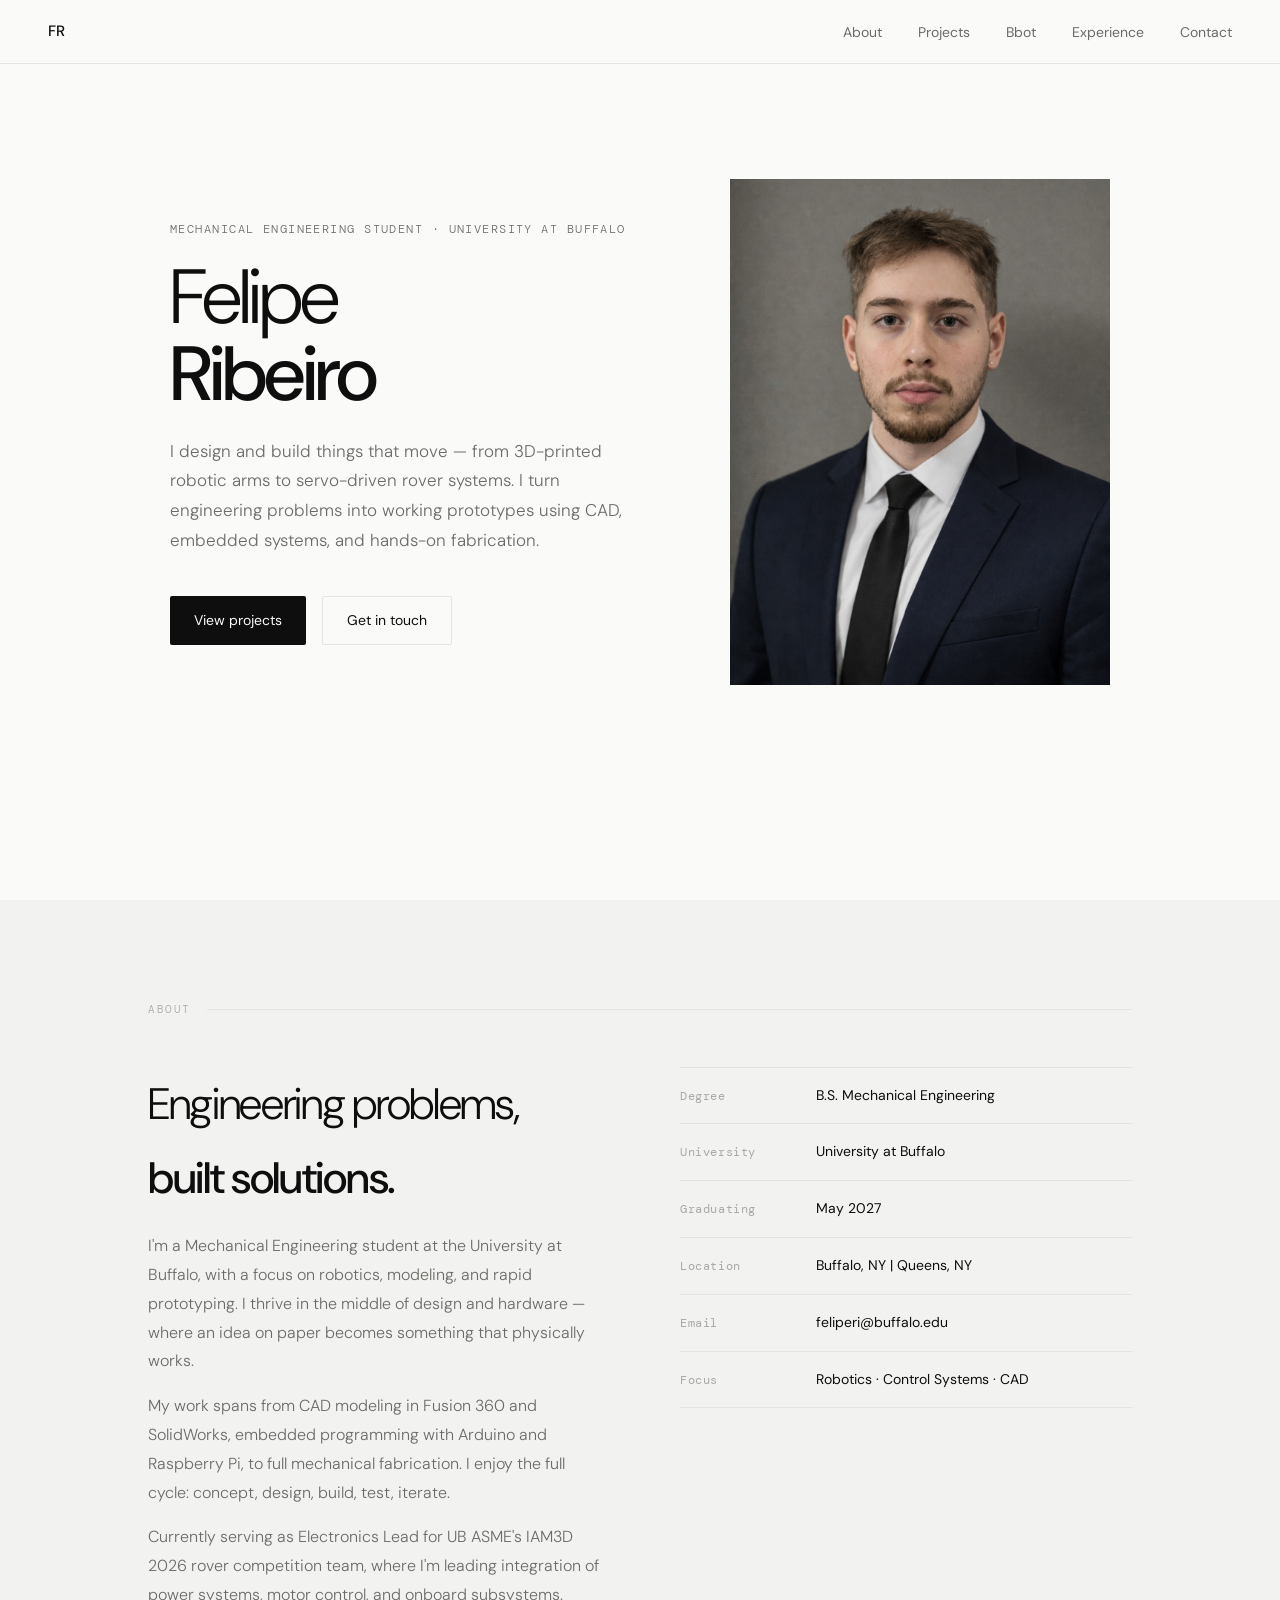
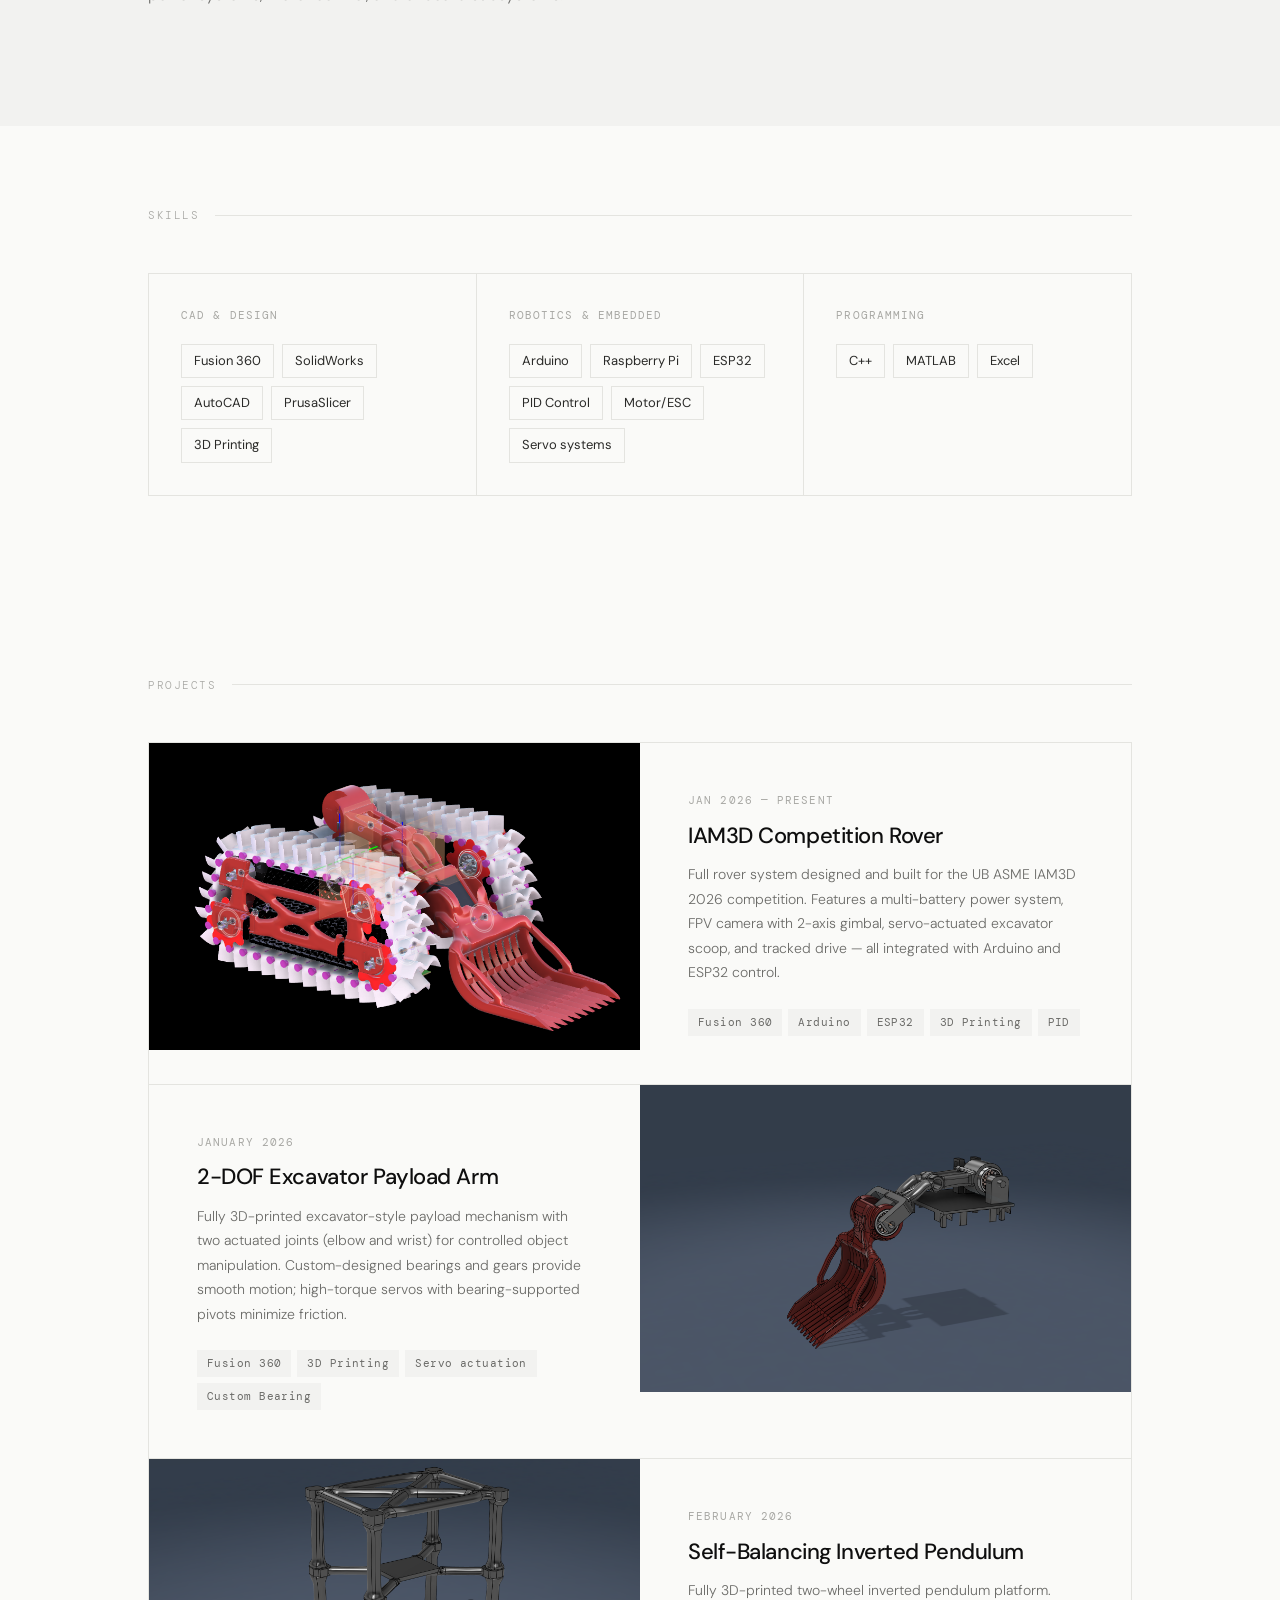
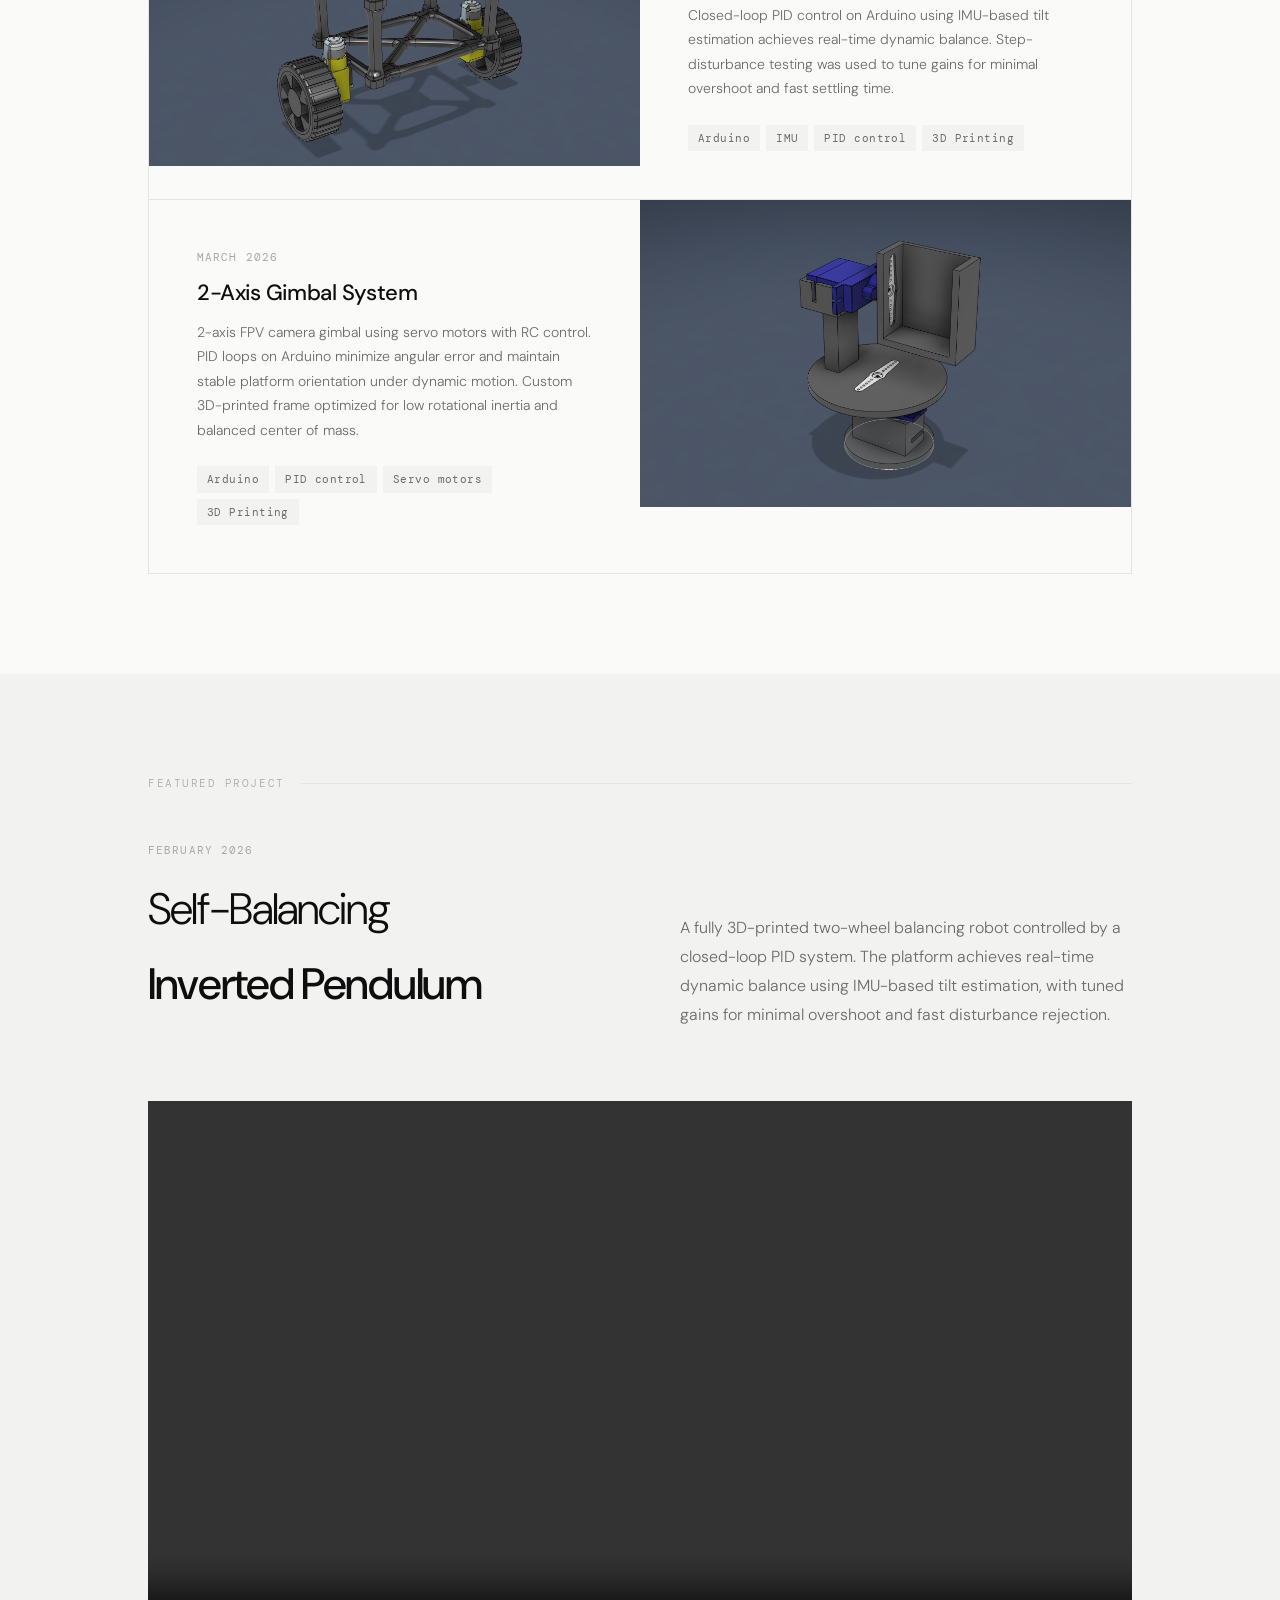
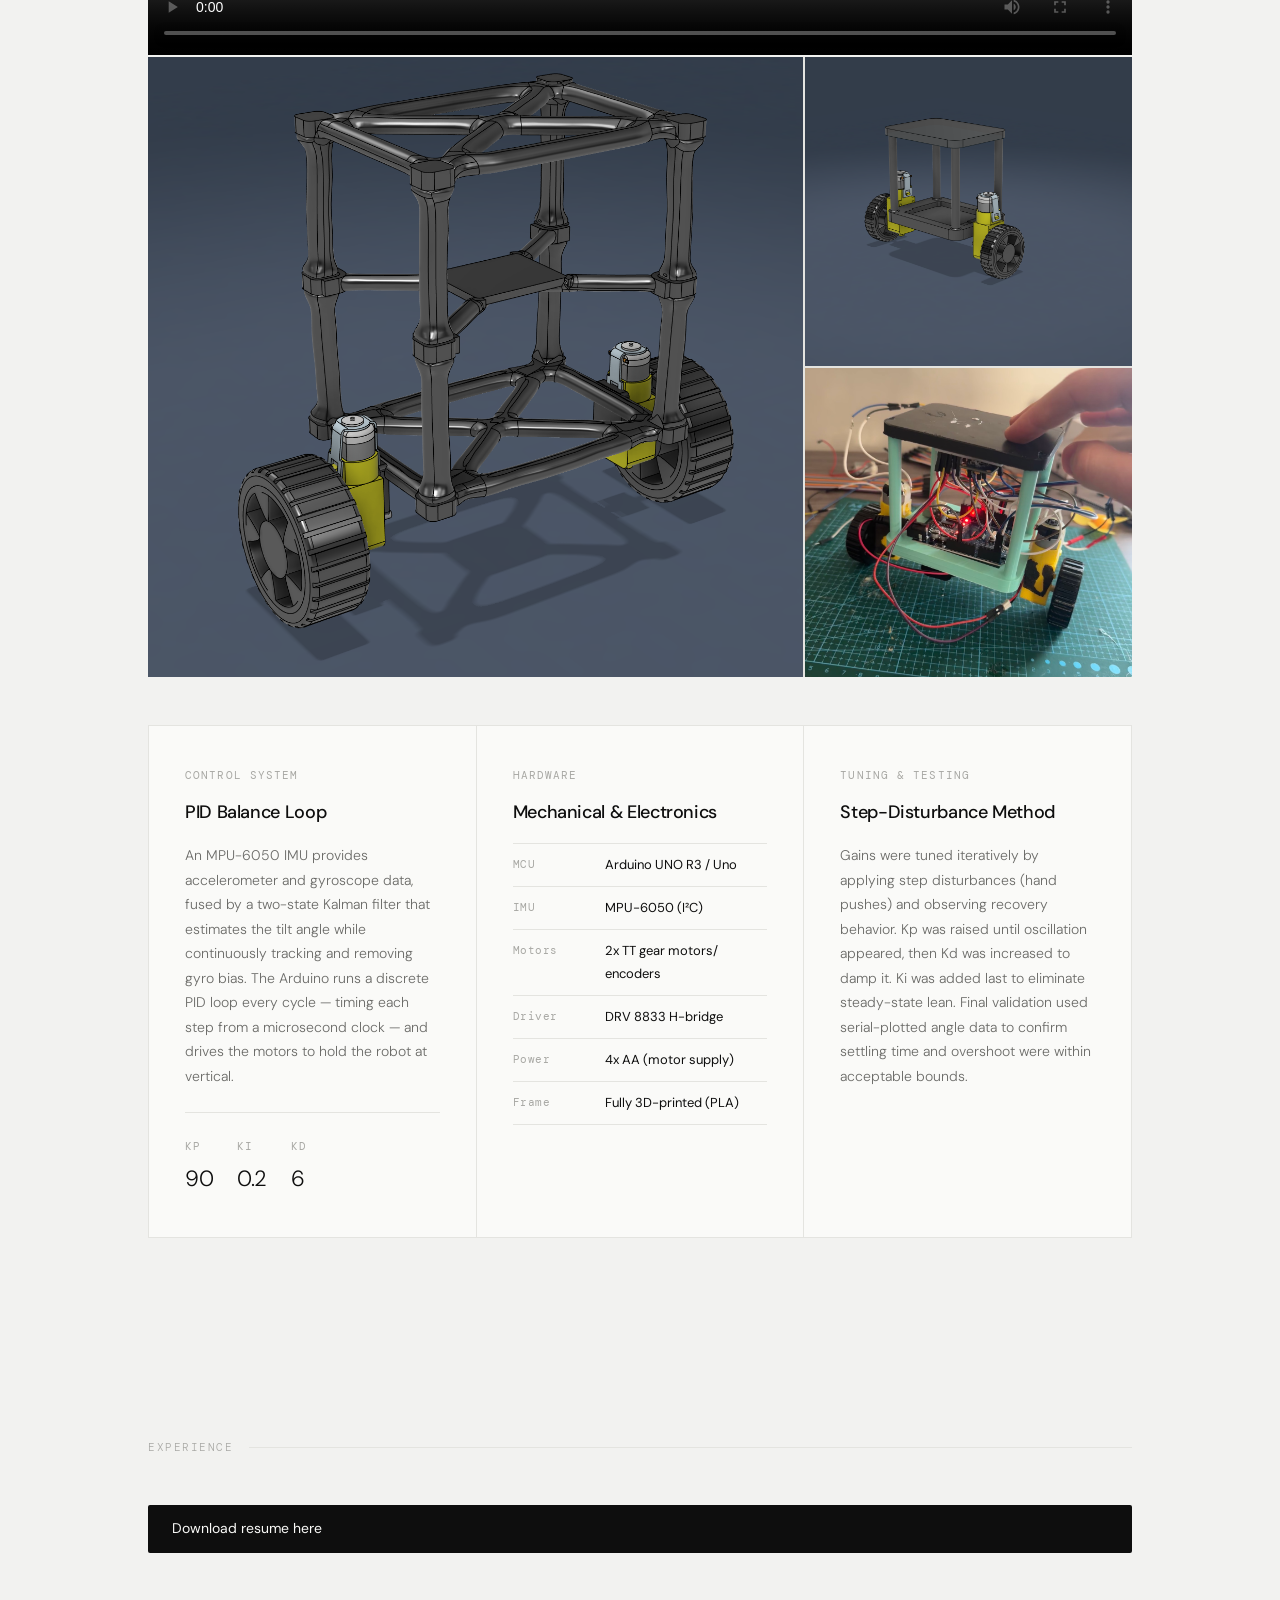
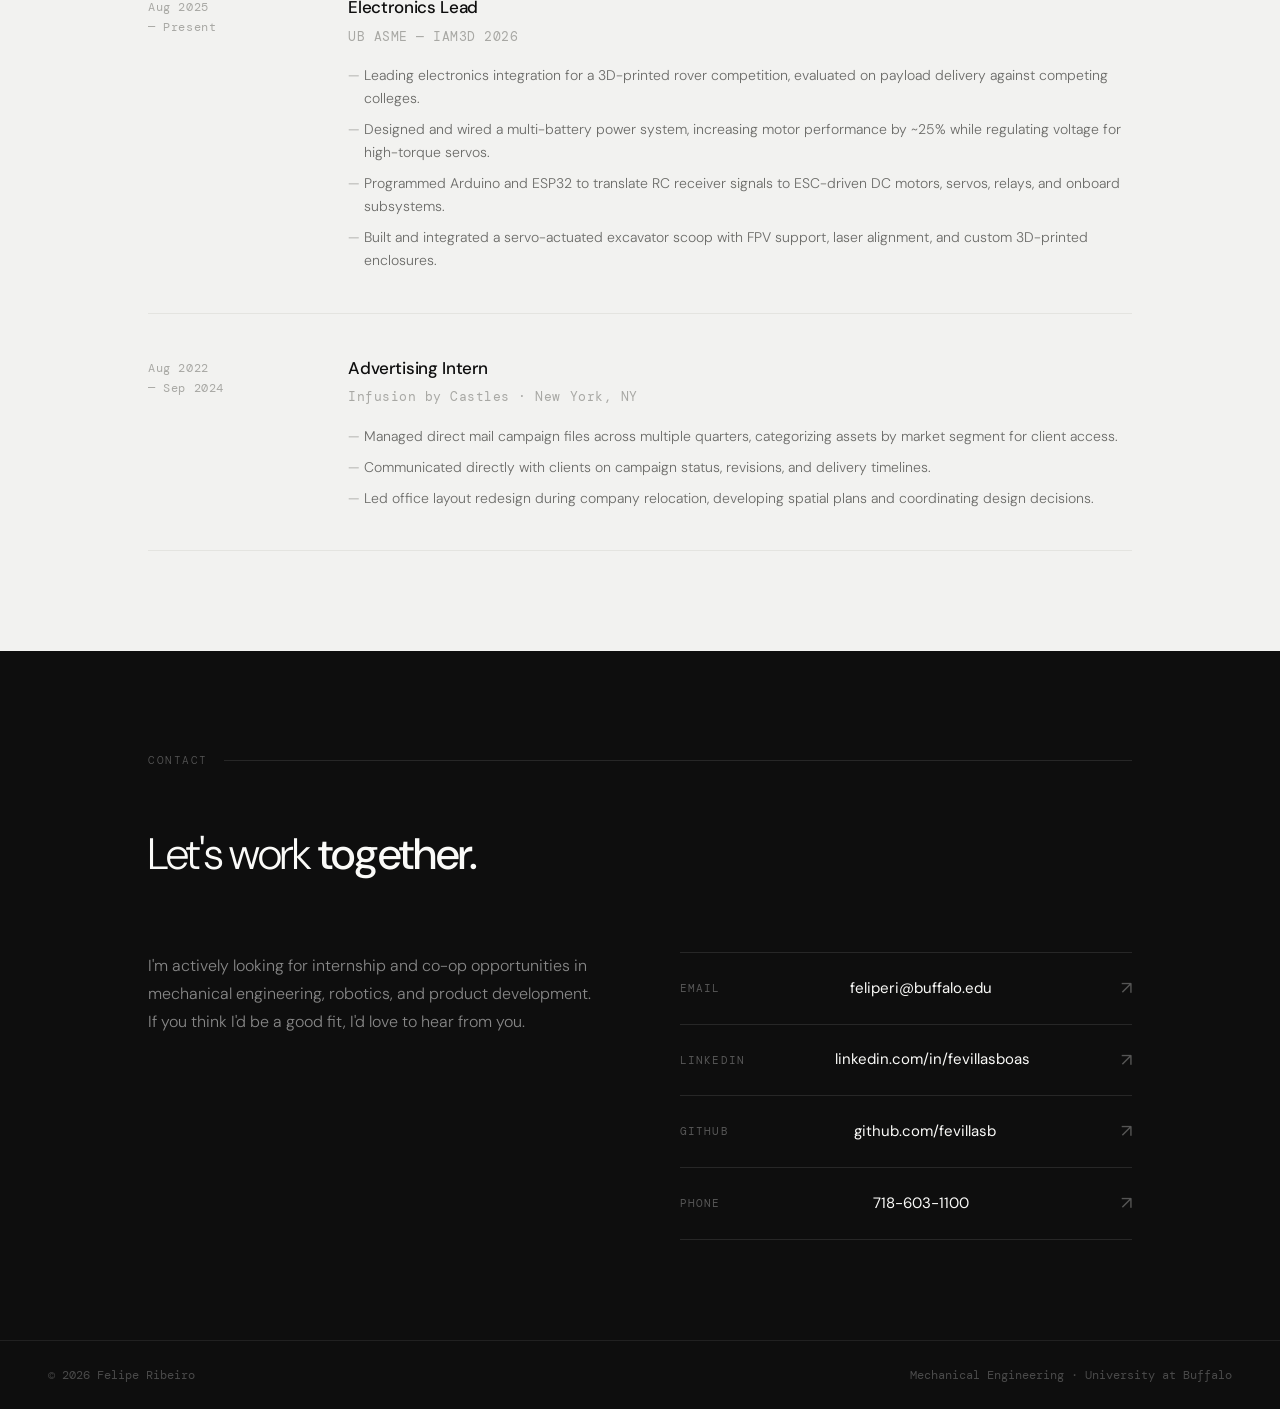
==== index.html @ d01c7d81 "Update index.html" ====
<!DOCTYPE html>
<html lang="en">
<head>
<meta charset="UTF-8">
<meta name="viewport" content="width=device-width, initial-scale=1.0">
<title>Felipe Ribeiro — Mechanical Engineering</title>
<link rel="preconnect" href="https://fonts.googleapis.com">
<link rel="preconnect" href="https://fonts.gstatic.com" crossorigin>
<link href="https://fonts.googleapis.com/css2?family=DM+Sans:ital,opsz,wght@0,9..40,300;0,9..40,400;0,9..40,500;1,9..40,300&family=DM+Mono:wght@300;400&display=swap" rel="stylesheet">
<link rel="stylesheet" href="style.css">
</head>
<body>

<!-- NAV -->
<nav>
  <!-- 📝 EDIT: Your name initials or short name -->
  <a href="#hero" class="nav-logo">FR</a>
  <ul class="nav-links">
    <li><a href="#about">About</a></li>
    <li><a href="#projects">Projects</a></li>
    <li><a href="#bbot">Bbot</a></li>
    <li><a href="#experience">Experience</a></li>
    <li><a href="#contact">Contact</a></li>
  </ul>
</nav>

<!-- HERO -->
<section id="hero">
  <div class="container">
    <div class="hero-grid">
      <div>
        <!-- 📝 EDIT: Tagline -->
        <p class="hero-eyebrow">Mechanical Engineering Student · University at Buffalo</p>
        <!-- 📝 EDIT: Your name -->
        <h1 class="hero-name">
          Felipe<br>
          <strong>Ribeiro</strong>
        </h1>
        <!-- 📝 EDIT: Short bio -->
        <p class="hero-bio">
          I design and build things that move — from 3D-printed robotic arms to servo-driven rover systems.
          I turn engineering problems into working prototypes using CAD, embedded systems, and hands-on fabrication.
        </p>
        <div class="hero-cta">
          <a href="#projects" class="btn btn-primary">View projects</a>
          <a href="#contact" class="btn btn-secondary">Get in touch</a>
        </div>
      </div>
      <div class="hero-photo-wrap fade-up">
        <div class="hero-photo-frame"></div>
        <!-- 📝 EDIT: Drop your photo into assets/ and update the filename here -->
        <img class="hero-photo" src="assets/profile.png" alt="Felipe Ribeiro">
      </div>
    </div>
  </div>
</section>

<!-- ABOUT -->
<section id="about">
  <div class="container">
    <p class="section-label">About</p>
    <div class="about-grid">
      <div class="about-text fade-up">
        <h2 class="section-title">Engineering problems, <strong>built solutions.</strong></h2>
        <!-- 📝 EDIT: Your bio paragraphs -->
        <p>
          I'm a Mechanical Engineering student at the University at Buffalo, with a focus on robotics,
          modeling, and rapid prototyping. I thrive in the middle of design and hardware —
          where an idea on paper becomes something that physically works.
        </p>
        <p>
          My work spans from CAD modeling in Fusion 360 and SolidWorks, embedded programming with Arduino and
          Raspberry Pi, to full mechanical fabrication. I enjoy the full cycle: concept, design, build, test, iterate.
        </p>
        <p>
          Currently serving as Electronics Lead for UB ASME's IAM3D 2026 rover competition team,
          where I'm leading integration of power systems, motor control, and onboard subsystems.
        </p>
      </div>
      <div class="about-details fade-up">
        <!-- 📝 EDIT: Your personal details -->
        <div class="detail-row">
          <span class="detail-label">Degree</span>
          <span class="detail-value">B.S. Mechanical Engineering</span>
        </div>
        <div class="detail-row">
          <span class="detail-label">University</span>
          <span class="detail-value">University at Buffalo</span>
        </div>
        <div class="detail-row">
          <span class="detail-label">Graduating</span>
          <span class="detail-value">May 2027</span>
        </div>
        <div class="detail-row">
          <span class="detail-label">Location</span>
          <span class="detail-value">Buffalo, NY | Queens, NY</span>
        </div>
        <div class="detail-row">
          <span class="detail-label">Email</span>
          <!-- 📝 EDIT: Your email -->
          <span class="detail-value">feliperi@buffalo.edu</span>
        </div>
        <div class="detail-row">
          <span class="detail-label">Focus</span>
          <span class="detail-value">Robotics · Control Systems · CAD</span>
        </div>
      </div>
    </div>
  </div>
</section>

<!-- SKILLS -->
<section id="skills" style="padding: 0; background: var(--white);">
  <div class="container" style="padding-top: 80px; padding-bottom: 80px;">
    <p class="section-label">Skills</p>
    <div class="skills-grid fade-up">
      <!-- 📝 EDIT: Your skill groups and tags -->
      <div class="skill-group">
        <p class="skill-group-title">CAD &amp; Design</p>
        <div class="skill-tags">
          <span class="skill-tag">Fusion 360</span>
          <span class="skill-tag">SolidWorks</span>
          <span class="skill-tag">AutoCAD</span>
          <span class="skill-tag">PrusaSlicer</span>
          <span class="skill-tag">3D Printing</span>
        </div>
      </div>
      <div class="skill-group">
        <p class="skill-group-title">Robotics &amp; Embedded</p>
        <div class="skill-tags">
          <span class="skill-tag">Arduino</span>
          <span class="skill-tag">Raspberry Pi</span>
          <span class="skill-tag">ESP32</span>
          <span class="skill-tag">PID Control</span>
          <span class="skill-tag">Motor/ESC</span>
          <span class="skill-tag">Servo systems</span>
        </div>
      </div>
      <div class="skill-group">
        <p class="skill-group-title">Programming</p>
        <div class="skill-tags">
          <span class="skill-tag">C++</span>
          <span class="skill-tag">MATLAB</span>
          <span class="skill-tag">Excel</span>
        </div>
      </div>
    </div>
  </div>
</section>

<!-- PROJECTS -->
<section id="projects">
  <div class="container">
    <p class="section-label">Projects</p>
    <div class="projects-list">

      <!-- 📝 EDIT PROJECT 1 -->
      <div class="project-card fade-up">
        <div class="project-img-wrap">
          <!-- 📝 EDIT: Drop your image into assets/ and update the filename -->
          <img src="assets/YA.png" alt="IAM3D Competition Rover">
        </div>
        <div class="project-info">
          <p class="project-date">Jan 2026 — Present</p>
          <h3 class="project-name">IAM3D Competition Rover</h3>
          <p class="project-desc">
            Full rover system designed and built for the UB ASME IAM3D 2026 competition.
            Features a multi-battery power system, FPV camera with 2-axis gimbal, servo-actuated
            excavator scoop, and tracked drive — all integrated with Arduino and ESP32 control.
          </p>
          <div class="project-tools">
            <span class="tool-tag">Fusion 360</span>
            <span class="tool-tag">Arduino</span>
            <span class="tool-tag">ESP32</span>
            <span class="tool-tag">3D Printing</span>
            <span class="tool-tag">PID</span>
          </div>
        </div>
      </div>

      <!-- 📝 EDIT PROJECT 2 — image on the right, text on the left -->
      <div class="project-card fade-up" style="direction: rtl;">
        <div class="project-img-wrap" style="direction: ltr;">
          <!-- 📝 EDIT: Drop your image into assets/ and update the filename -->
          <img src="assets/Arm.png" alt="2-DOF Excavator Arm">
        </div>
        <div class="project-info" style="direction: ltr;">
          <p class="project-date">January 2026</p>
          <h3 class="project-name">2-DOF Excavator Payload Arm</h3>
          <p class="project-desc">
            Fully 3D-printed excavator-style payload mechanism with two actuated joints (elbow and wrist)
            for controlled object manipulation. Custom-designed bearings and gears provide smooth motion;
            high-torque servos with bearing-supported pivots minimize friction.
          </p>
          <div class="project-tools">
            <span class="tool-tag">Fusion 360</span>
            <span class="tool-tag">3D Printing</span>
            <span class="tool-tag">Servo actuation</span>
            <span class="tool-tag">Custom Bearing</span>
          </div>
        </div>
      </div>

      <!-- 📝 EDIT PROJECT 3 -->
     <div class="project-card fade-up">
  <div class="project-img-wrap" style="direction: ltr;">
    <img src="assets/Bbot V3.png" alt="Self-Balancing Inverted Pendulum">
  </div>
       
  <div class="project-info">
    <p class="project-date">February 2026</p>
    <h3 class="project-name">Self-Balancing Inverted Pendulum</h3>
    <p class="project-desc">
      Fully 3D-printed two-wheel inverted pendulum platform. Closed-loop PID control on Arduino
      using IMU-based tilt estimation achieves real-time dynamic balance. Step-disturbance testing
      was used to tune gains for minimal overshoot and fast settling time.
    </p>
    <div class="project-tools">
      <span class="tool-tag">Arduino</span>
      <span class="tool-tag">IMU</span>
      <span class="tool-tag">PID control</span>
      <span class="tool-tag">3D Printing</span>
    </div>
  </div>
</div>

      <!-- 📝 EDIT PROJECT 4 — image on the right, text on the left -->
      <div class="project-card fade-up" style="direction: rtl;">
          <div class="project-img-wrap">
        <img src="assets/newgimbal.png" alt="2-Axis Gimbal">
        </div>
        <div class="project-info" style="direction: ltr;">
          <p class="project-date">March 2026</p>
          <h3 class="project-name">2-Axis Gimbal System</h3>
          <p class="project-desc">
            2-axis FPV camera gimbal using servo motors with RC control. PID loops on Arduino minimize
            angular error and maintain stable platform orientation under dynamic motion.
            Custom 3D-printed frame optimized for low rotational inertia and balanced center of mass.
          </p>
          <div class="project-tools">
            <span class="tool-tag">Arduino</span>
            <span class="tool-tag">PID control</span>
            <span class="tool-tag">Servo motors</span>
            <span class="tool-tag">3D Printing</span>
          </div>
        </div>
      </div>

    </div>
  </div>
</section>

<!-- BBOT SPOTLIGHT -->
<section id="bbot">
  <div class="container">
    <p class="section-label">Featured Project</p>
    <div class="bbot-header fade-up">
      <div>
        <p class="project-date">February 2026</p>
        <h2 class="section-title">Self-Balancing<br><strong>Inverted Pendulum</strong></h2>
      </div>
      <p class="bbot-intro">
        A fully 3D-printed two-wheel balancing robot controlled by a closed-loop PID system.
        The platform achieves real-time dynamic balance using IMU-based tilt estimation,
        with tuned gains for minimal overshoot and fast disturbance rejection.
      </p>
    </div>

    <!-- VIDEO -->
<div class="bbot-video-wrap fade-up">
  <video controls width="100%" playsinline>
    <source src="assets/Bbot%20move.mp4" type="video/mp4">
    Your browser doesn't support video playback.
  </video>
</div>

  <!-- IMAGE GALLERY -->
<div class="bbot-gallery fade-up">
  <div class="bbot-gallery-main">
    <img src="assets/Bbot V3.png" alt="Self-balancing robot — front view">
  </div>
  <div class="bbot-gallery-side">
    <div class="bbot-gallery-thumb">
      <img src="assets/Balanceing.png" alt="Robot balancing upright">
    </div>
    <div class="bbot-gallery-thumb">
      <img src="assets/ogbot.jpeg" alt="Robot build detail">
    </div>
  </div>
</div>

    <!-- TECHNICAL DEEP DIVE -->
    <div class="bbot-tech fade-up">
      <div class="bbot-tech-block">
        <p class="bbot-tech-label">Control System</p>
        <h3 class="bbot-tech-title">PID Balance Loop</h3>
        <p class="bbot-tech-body">
          An MPU-6050 IMU provides accelerometer and gyroscope data,
          fused by a two-state Kalman filter that estimates the tilt angle while continuously tracking and removing gyro bias.
          The Arduino runs a discrete PID loop every cycle — timing each step from a
          microsecond clock — and drives the motors to hold the robot at vertical.
        </p>
        <!-- 📝 EDIT: Update with your actual tuned values -->
        <div class="bbot-gains">
          <div class="bbot-gain"><span class="gain-label">Kp</span><span class="gain-val">90</span></div>
          <div class="bbot-gain"><span class="gain-label">Ki</span><span class="gain-val">0.2</span></div>
          <div class="bbot-gain"><span class="gain-label">Kd</span><span class="gain-val">6</span></div>
        </div>
      </div>

      <div class="bbot-tech-block">
        <p class="bbot-tech-label">Hardware</p>
        <h3 class="bbot-tech-title">Mechanical &amp; Electronics</h3>
        <ul class="bbot-spec-list">
          <!-- 📝 EDIT: Update with your actual components -->
          <li><span class="spec-key">MCU</span><span class="spec-val">Arduino UNO R3 / Uno</span></li>
          <li><span class="spec-key">IMU</span><span class="spec-val">MPU-6050 (I²C)</span></li>
          <li><span class="spec-key">Motors</span><span class="spec-val">2x TT gear motors/ encoders</span></li>
          <li><span class="spec-key">Driver</span><span class="spec-val">DRV 8833 H-bridge</span></li>
          <li><span class="spec-key">Power</span><span class="spec-val">4x AA (motor supply)</span></li>
          <li><span class="spec-key">Frame</span><span class="spec-val">Fully 3D-printed (PLA)</span></li>
        </ul>
      </div>

      <div class="bbot-tech-block">
        <p class="bbot-tech-label">Tuning &amp; Testing</p>
        <h3 class="bbot-tech-title">Step-Disturbance Method</h3>
        <p class="bbot-tech-body">
Gains were tuned iteratively by applying step disturbances (hand pushes) and observing recovery behavior. 
          Kp was raised until oscillation appeared, then Kd was increased to damp it. 
          Ki was added last to eliminate steady-state lean. 
          Final validation used serial-plotted angle data to confirm settling time and overshoot were within acceptable bounds.
        </p>
      </div>
    </div>

  </div>
</section>

<!-- EXPERIENCE -->
<section id="experience">
  <div class="container">
    <p class="section-label">Experience</p>
    <div class="exp-list">
<a href="assets/Felipe_Ribeiro.pdf" download class="btn btn-primary">Download resume here</a>
     
      <!-- 📝 EDIT EXPERIENCE 1 -->
      <div class="exp-item fade-up">
        <p class="exp-period">Aug 2025<br>— Present</p>
        <div>
          <h3 class="exp-title">Electronics Lead</h3>
          <p class="exp-org">UB ASME — IAM3D 2026</p>
          <ul class="exp-bullets">
            <li>Leading electronics integration for a 3D-printed rover competition, evaluated on payload delivery against competing colleges.</li>
            <li>Designed and wired a multi-battery power system, increasing motor performance by ~25% while regulating voltage for high-torque servos.</li>
            <li>Programmed Arduino and ESP32 to translate RC receiver signals to ESC-driven DC motors, servos, relays, and onboard subsystems.</li>
            <li>Built and integrated a servo-actuated excavator scoop with FPV support, laser alignment, and custom 3D-printed enclosures.</li>
          </ul>
        </div>
      </div>

      <!-- 📝 EDIT EXPERIENCE 2 -->
      <div class="exp-item fade-up">
        <p class="exp-period">Aug 2022<br>— Sep 2024</p>
        <div>
          <h3 class="exp-title">Advertising Intern</h3>
          <p class="exp-org">Infusion by Castles · New York, NY</p>
          <ul class="exp-bullets">
            <li>Managed direct mail campaign files across multiple quarters, categorizing assets by market segment for client access.</li>
            <li>Communicated directly with clients on campaign status, revisions, and delivery timelines.</li>
            <li>Led office layout redesign during company relocation, developing spatial plans and coordinating design decisions.</li>
          </ul>
        </div>
      </div>

    </div>
  </div>
</section>

<!-- CONTACT -->
<section id="contact">
  <div class="container">
    <p class="section-label">Contact</p>
    <h2 class="section-title" style="color: var(--white);">Let's work <strong>together.</strong></h2>
    <div class="contact-grid">
      <!-- 📝 EDIT: Contact blurb -->
      <p class="contact-sub">
        I'm actively looking for internship and co-op opportunities in mechanical engineering, robotics,
        and product development. If you think I'd be a good fit, I'd love to hear from you.
      </p>
      <div class="contact-links">
        <!-- 📝 EDIT: Update href values with your real links -->
        <a href="mailto:nyc76332@gmail.com" class="contact-link">
          <span class="contact-link-label">Email</span>
          <span>feliperi@buffalo.edu</span>
          <span class="contact-arrow">↗</span>
        </a>
        <a href="https://linkedin.com/in/fevillasboas" target="_blank" class="contact-link">
          <span class="contact-link-label">LinkedIn</span>
          <span>linkedin.com/in/fevillasboas</span>
          <span class="contact-arrow">↗</span>
        </a>
        <!-- 📝 EDIT: Add your GitHub username -->
        <a href="https://github.com/" target="_blank" class="contact-link">
          <span class="contact-link-label">GitHub</span>
          <span>github.com/fevillasb</span>
          <span class="contact-arrow">↗</span>
        </a>
        <a href="tel:7186031100" class="contact-link">
          <span class="contact-link-label">Phone</span>
          <span>718-603-1100</span>
          <span class="contact-arrow">↗</span>
        </a>
      </div>
    </div>
  </div>
</section>

<footer>
  <!-- 📝 EDIT: Your name -->
  <span>© 2026 Felipe Ribeiro</span>
  <span>Mechanical Engineering · University at Buffalo</span>
</footer>

<script src="script.js"></script>

</body>
</html>
---- style.css ----
/* ============================================
   PORTFOLIO — Felipe Ribeiro
   Edit sections marked with 📝 EDIT
============================================ */

:root {
  --black: #0e0e0e;
  --white: #fafaf8;
  --gray-100: #f2f2f0;
  --gray-200: #e4e4e0;
  --gray-400: #a8a8a4;
  --gray-600: #6b6b68;
  --gray-800: #2a2a28;
  --accent: #1a1a1a;
  --font-sans: 'DM Sans', sans-serif;
  --font-mono: 'DM Mono', monospace;
  --nav-h: 64px;
}

*, *::before, *::after { box-sizing: border-box; margin: 0; padding: 0; }

html { scroll-behavior: smooth; }

body {
  font-family: var(--font-sans);
  background: var(--white);
  color: var(--black);
  font-size: 16px;
  line-height: 1.7;
  -webkit-font-smoothing: antialiased;
}

/* NAV */
nav {
  position: fixed;
  top: 0; left: 0; right: 0;
  height: var(--nav-h);
  background: rgba(250,250,248,0.88);
  backdrop-filter: blur(12px);
  -webkit-backdrop-filter: blur(12px);
  border-bottom: 1px solid var(--gray-200);
  display: flex;
  align-items: center;
  justify-content: space-between;
  padding: 0 48px;
  z-index: 100;
}

.nav-logo {
  font-size: 15px;
  font-weight: 500;
  letter-spacing: -0.01em;
  text-decoration: none;
  color: var(--black);
}

.nav-links {
  display: flex;
  gap: 36px;
  list-style: none;
}

.nav-links a {
  font-size: 14px;
  font-weight: 400;
  color: var(--gray-600);
  text-decoration: none;
  transition: color 0.2s;
}
.nav-links a:hover { color: var(--black); }

/* SECTIONS */
section { padding: 100px 0; }
.container { max-width: 1080px; margin: 0 auto; padding: 0 48px; }

/* HERO */
#hero {
  min-height: 100vh;
  display: flex;
  align-items: center;
  padding-top: var(--nav-h);
  background: var(--white);
  position: relative;
  overflow: hidden;
}

.hero-grid {
  display: grid;
  grid-template-columns: 1fr 380px;
  gap: 80px;
  align-items: center;
  width: 100%;
}

.hero-eyebrow {
  font-family: var(--font-mono);
  font-size: 12px;
  font-weight: 300;
  letter-spacing: 0.12em;
  text-transform: uppercase;
  color: var(--gray-600);
  margin-bottom: 20px;
}

.hero-name {
  font-size: clamp(48px, 6vw, 80px);
  font-weight: 300;
  letter-spacing: -0.04em;
  line-height: 1.0;
  color: var(--black);
  margin-bottom: 24px;
}

.hero-name strong {
  font-weight: 500;
  display: block;
}

.hero-bio {
  font-size: 17px;
  color: var(--gray-600);
  line-height: 1.75;
  max-width: 480px;
  margin-bottom: 40px;
  font-weight: 300;
}

.hero-cta {
  display: flex;
  gap: 16px;
  flex-wrap: wrap;
}

.btn {
  display: inline-flex;
  align-items: center;
  gap: 8px;
  padding: 12px 24px;
  border-radius: 2px;
  font-size: 14px;
  font-weight: 400;
  text-decoration: none;
  transition: all 0.2s;
  cursor: pointer;
  border: none;
}

.btn-primary {
  background: var(--black);
  color: var(--white);
}
.btn-primary:hover { background: var(--gray-800); }

.btn-secondary {
  background: transparent;
  color: var(--black);
  border: 1px solid var(--gray-200);
}
.btn-secondary:hover { border-color: var(--gray-400); }

.hero-photo-wrap {
  position: relative;
}

.hero-photo {
  width: 100%;
  aspect-ratio: 3/4;
  object-fit: cover;
  display: block;
  filter: grayscale(8%);
}

.hero-photo-frame {
  position: absolute;
  top: 16px;
  left: 16px;
  right: -16px;
  bottom: -16px;
  border: none;
  pointer-events: none;
  z-index: -1;
}

/* SECTION LABELS */
.section-label {
  font-family: var(--font-mono);
  font-size: 11px;
  font-weight: 300;
  letter-spacing: 0.14em;
  text-transform: uppercase;
  color: var(--gray-400);
  margin-bottom: 48px;
  display: flex;
  align-items: center;
  gap: 16px;
}
.section-label::after {
  content: '';
  flex: 1;
  height: 1px;
  background: var(--gray-200);
}

.section-title {
  font-size: clamp(28px, 4vw, 44px);
  font-weight: 300;
  letter-spacing: -0.03em;
  margin-bottom: 16px;
}
.section-title strong { font-weight: 500; }

/* ABOUT */
#about { background: var(--gray-100); }

.about-grid {
  display: grid;
  grid-template-columns: 1fr 1fr;
  gap: 80px;
  align-items: start;
}

.about-text p {
  font-size: 16px;
  color: var(--gray-600);
  margin-bottom: 16px;
  font-weight: 300;
  line-height: 1.8;
}

.about-details {
  display: flex;
  flex-direction: column;
  gap: 0;
}

.detail-row {
  display: grid;
  grid-template-columns: 120px 1fr;
  gap: 16px;
  padding: 16px 0;
  border-bottom: 1px solid var(--gray-200);
  font-size: 14px;
}
.detail-row:first-child { border-top: 1px solid var(--gray-200); }

.detail-label {
  color: var(--gray-400);
  font-weight: 400;
  font-family: var(--font-mono);
  font-size: 12px;
  letter-spacing: 0.05em;
  padding-top: 2px;
}

.detail-value {
  color: var(--black);
  font-weight: 400;
}

/* SKILLS */
.skills-grid {
  display: grid;
  grid-template-columns: repeat(3, 1fr);
  gap: 1px;
  background: var(--gray-200);
  border: 1px solid var(--gray-200);
}

.skill-group {
  background: var(--white);
  padding: 32px;
}

.skill-group-title {
  font-family: var(--font-mono);
  font-size: 11px;
  letter-spacing: 0.1em;
  text-transform: uppercase;
  color: var(--gray-400);
  margin-bottom: 20px;
}

.skill-tags {
  display: flex;
  flex-wrap: wrap;
  gap: 8px;
}

.skill-tag {
  font-size: 13px;
  font-weight: 400;
  padding: 5px 12px;
  border: 1px solid var(--gray-200);
  color: var(--gray-800);
  background: var(--white);
  white-space: nowrap;
}

/* PROJECTS */
#projects { background: var(--white); }

.projects-list {
  display: flex;
  flex-direction: column;
  gap: 1px;
  background: var(--gray-200);
  border: 1px solid var(--gray-200);
}

.project-card {
  background: var(--white);
  display: grid;
  grid-template-columns: 1fr 1fr;
  gap: 0;
  transition: background 0.2s;
}
.project-card:hover { background: var(--gray-100); }

.project-img-wrap {
  aspect-ratio: 16/10;
  overflow: hidden;
  background: var(--gray-100);
}

.project-img-wrap img {
  width: 100%;
  height: 100%;
  object-fit: cover;
  display: block;
  transition: transform 0.5s ease;
}
.project-card:hover .project-img-wrap img { transform: scale(1.03); }

.project-info {
  padding: 48px;
  display: flex;
  flex-direction: column;
  justify-content: center;
}

.project-date {
  font-family: var(--font-mono);
  font-size: 11px;
  letter-spacing: 0.1em;
  color: var(--gray-400);
  text-transform: uppercase;
  margin-bottom: 12px;
}

.project-name {
  font-size: 22px;
  font-weight: 500;
  letter-spacing: -0.02em;
  margin-bottom: 12px;
  line-height: 1.3;
}

.project-desc {
  font-size: 14px;
  color: var(--gray-600);
  font-weight: 300;
  line-height: 1.75;
  margin-bottom: 24px;
}

.project-tools {
  display: flex;
  flex-wrap: wrap;
  gap: 6px;
}

.tool-tag {
  font-family: var(--font-mono);
  font-size: 11px;
  padding: 4px 10px;
  background: var(--gray-100);
  color: var(--gray-600);
  letter-spacing: 0.04em;
}

/* BBOT SPOTLIGHT */
#bbot { background: var(--gray-100); }

.bbot-header {
  display: grid;
  grid-template-columns: 1fr 1fr;
  gap: 80px;
  align-items: end;
  margin-bottom: 64px;
}

.bbot-intro {
  font-size: 16px;
  color: var(--gray-600);
  font-weight: 300;
  line-height: 1.8;
  padding-bottom: 8px;
}

/* Video */
.bbot-video-wrap {
  width: 100%;
  margin-bottom: 2px;
  background: var(--black);
  aspect-ratio: 16/9;
  overflow: hidden;
  display: flex;
}

.bbot-video-wrap iframe,
.bbot-video-wrap video {
  width: 100%;
  height: 100%;
  border: none;
  display: block;
}

.bbot-video-placeholder {
  width: 100%;
  display: flex;
  flex-direction: column;
  align-items: center;
  justify-content: center;
  gap: 8px;
  color: rgba(255,255,255,0.3);
  font-family: var(--font-mono);
  font-size: 13px;
}
.bbot-video-placeholder span { font-size: 24px; }

/* Gallery */
.bbot-gallery {
  display: grid;
  grid-template-columns: 2fr 1fr;
  gap: 2px;
  margin-bottom: 2px;
  background: var(--gray-200);
}

.bbot-gallery-main {
  overflow: hidden;
  background: var(--gray-200);
}
.bbot-gallery-main img {
  width: 100%;
  height: 100%;
  object-fit: cover;
  display: block;
  transition: transform 0.5s ease;
}
.bbot-gallery-main:hover img { transform: scale(1.03); }

.bbot-gallery-side {
  display: flex;
  flex-direction: column;
  gap: 2px;
}

.bbot-gallery-thumb {
  flex: 1;
  overflow: hidden;
  background: var(--gray-200);
}

.bbot-gallery-thumb img {
  width: 100%;
  height: 100%;
  object-fit: cover;
  display: block;
  transition: transform 0.5s ease;
}
.bbot-gallery-thumb:hover img { transform: scale(1.03); }

.bbot-placeholder {
  display: flex;
  align-items: center;
  justify-content: center;
  font-family: var(--font-mono);
  font-size: 11px;
  color: var(--gray-400);
  letter-spacing: 0.08em;
}

/* Tech deep dive */
.bbot-tech {
  display: grid;
  grid-template-columns: repeat(3, 1fr);
  gap: 1px;
  background: var(--gray-200);
  border: 1px solid var(--gray-200);
  margin-top: 48px;
}

.bbot-tech-block {
  background: var(--white);
  padding: 40px 36px;
}

.bbot-tech-label {
  font-family: var(--font-mono);
  font-size: 11px;
  letter-spacing: 0.1em;
  text-transform: uppercase;
  color: var(--gray-400);
  margin-bottom: 12px;
}

.bbot-tech-title {
  font-size: 18px;
  font-weight: 500;
  letter-spacing: -0.02em;
  margin-bottom: 16px;
}

.bbot-tech-body {
  font-size: 14px;
  color: var(--gray-600);
  font-weight: 300;
  line-height: 1.75;
}

.bbot-gains {
  display: flex;
  gap: 24px;
  margin-top: 24px;
  padding-top: 24px;
  border-top: 1px solid var(--gray-200);
}

.bbot-gain {
  display: flex;
  flex-direction: column;
  gap: 4px;
}

.gain-label {
  font-family: var(--font-mono);
  font-size: 11px;
  color: var(--gray-400);
  letter-spacing: 0.08em;
  text-transform: uppercase;
}

.gain-val {
  font-size: 22px;
  font-weight: 300;
  letter-spacing: -0.02em;
  color: var(--black);
}

.bbot-spec-list {
  list-style: none;
  display: flex;
  flex-direction: column;
  gap: 0;
}

.bbot-spec-list li {
  display: grid;
  grid-template-columns: 80px 1fr;
  gap: 12px;
  padding: 10px 0;
  border-bottom: 1px solid var(--gray-200);
  font-size: 13px;
}
.bbot-spec-list li:first-child { border-top: 1px solid var(--gray-200); }

.spec-key {
  font-family: var(--font-mono);
  font-size: 11px;
  color: var(--gray-400);
  letter-spacing: 0.05em;
  padding-top: 1px;
}

.spec-val {
  color: var(--black);
  font-weight: 400;
}

@media (max-width: 860px) {
  .bbot-header { grid-template-columns: 1fr; gap: 24px; }
  .bbot-gallery { grid-template-columns: 1fr; }
  .bbot-gallery-side { flex-direction: row; }
  .bbot-gallery-thumb { aspect-ratio: 4/3; }
  .bbot-tech { grid-template-columns: 1fr; }
}

/* EXPERIENCE */
#experience { background: var(--gray-100); }

.exp-list {
  display: flex;
  flex-direction: column;
  gap: 0;
}

.exp-item {
  display: grid;
  grid-template-columns: 160px 1fr;
  gap: 40px;
  padding: 40px 0;
  border-bottom: 1px solid var(--gray-200);
}
.exp-item:first-child { border-top: 1px solid var(--gray-200); }

.exp-period {
  font-family: var(--font-mono);
  font-size: 12px;
  color: var(--gray-400);
  letter-spacing: 0.05em;
  padding-top: 4px;
}

.exp-title {
  font-size: 17px;
  font-weight: 500;
  margin-bottom: 4px;
  letter-spacing: -0.01em;
}

.exp-org {
  font-size: 13px;
  color: var(--gray-400);
  margin-bottom: 16px;
  font-family: var(--font-mono);
  letter-spacing: 0.04em;
}

.exp-bullets {
  list-style: none;
  display: flex;
  flex-direction: column;
  gap: 8px;
}

.exp-bullets li {
  font-size: 14px;
  color: var(--gray-600);
  font-weight: 300;
  line-height: 1.65;
  padding-left: 16px;
  position: relative;
}

.exp-bullets li::before {
  content: '—';
  position: absolute;
  left: 0;
  color: var(--gray-400);
}

/* CONTACT */
#contact {
  background: var(--black);
  color: var(--white);
  padding: 100px 0;
}

#contact .section-label { color: rgba(255,255,255,0.3); }
#contact .section-label::after { background: rgba(255,255,255,0.1); }
#contact .section-title { color: var(--white); }

.contact-grid {
  display: grid;
  grid-template-columns: 1fr 1fr;
  gap: 80px;
  align-items: start;
  margin-top: 60px;
}

.contact-sub {
  font-size: 16px;
  color: rgba(255,255,255,0.5);
  font-weight: 300;
  line-height: 1.75;
}

.contact-links {
  display: flex;
  flex-direction: column;
  gap: 0;
}

.contact-link {
  display: flex;
  justify-content: space-between;
  align-items: center;
  padding: 20px 0;
  border-bottom: 1px solid rgba(255,255,255,0.1);
  text-decoration: none;
  color: var(--white);
  transition: all 0.2s;
  font-size: 15px;
}
.contact-link:first-child { border-top: 1px solid rgba(255,255,255,0.1); }
.contact-link:hover { color: rgba(255,255,255,0.6); }

.contact-link-label {
  font-family: var(--font-mono);
  font-size: 11px;
  color: rgba(255,255,255,0.3);
  letter-spacing: 0.1em;
  text-transform: uppercase;
}

.contact-arrow { font-size: 18px; opacity: 0.3; }

/* FOOTER */
footer {
  background: var(--black);
  border-top: 1px solid rgba(255,255,255,0.08);
  padding: 24px 48px;
  display: flex;
  justify-content: space-between;
  align-items: center;
}

footer span {
  font-size: 12px;
  color: rgba(255,255,255,0.25);
  font-family: var(--font-mono);
}

/* ANIMATIONS */
.fade-up {
  opacity: 0;
  transform: translateY(24px);
  transition: opacity 0.7s ease, transform 0.7s ease;
}
.fade-up.visible {
  opacity: 1;
  transform: translateY(0);
}

/* RESPONSIVE */
@media (max-width: 860px) {
  nav { padding: 0 24px; }
  .container { padding: 0 24px; }
  .hero-grid { grid-template-columns: 1fr; gap: 48px; }
  .hero-photo-wrap { order: -1; max-width: 280px; }
  .about-grid { grid-template-columns: 1fr; gap: 40px; }
  .skills-grid { grid-template-columns: 1fr; }
  .project-card { grid-template-columns: 1fr; }
  .exp-item { grid-template-columns: 1fr; gap: 8px; }
  .contact-grid { grid-template-columns: 1fr; gap: 40px; }
  footer { flex-direction: column; gap: 8px; text-align: center; }
}
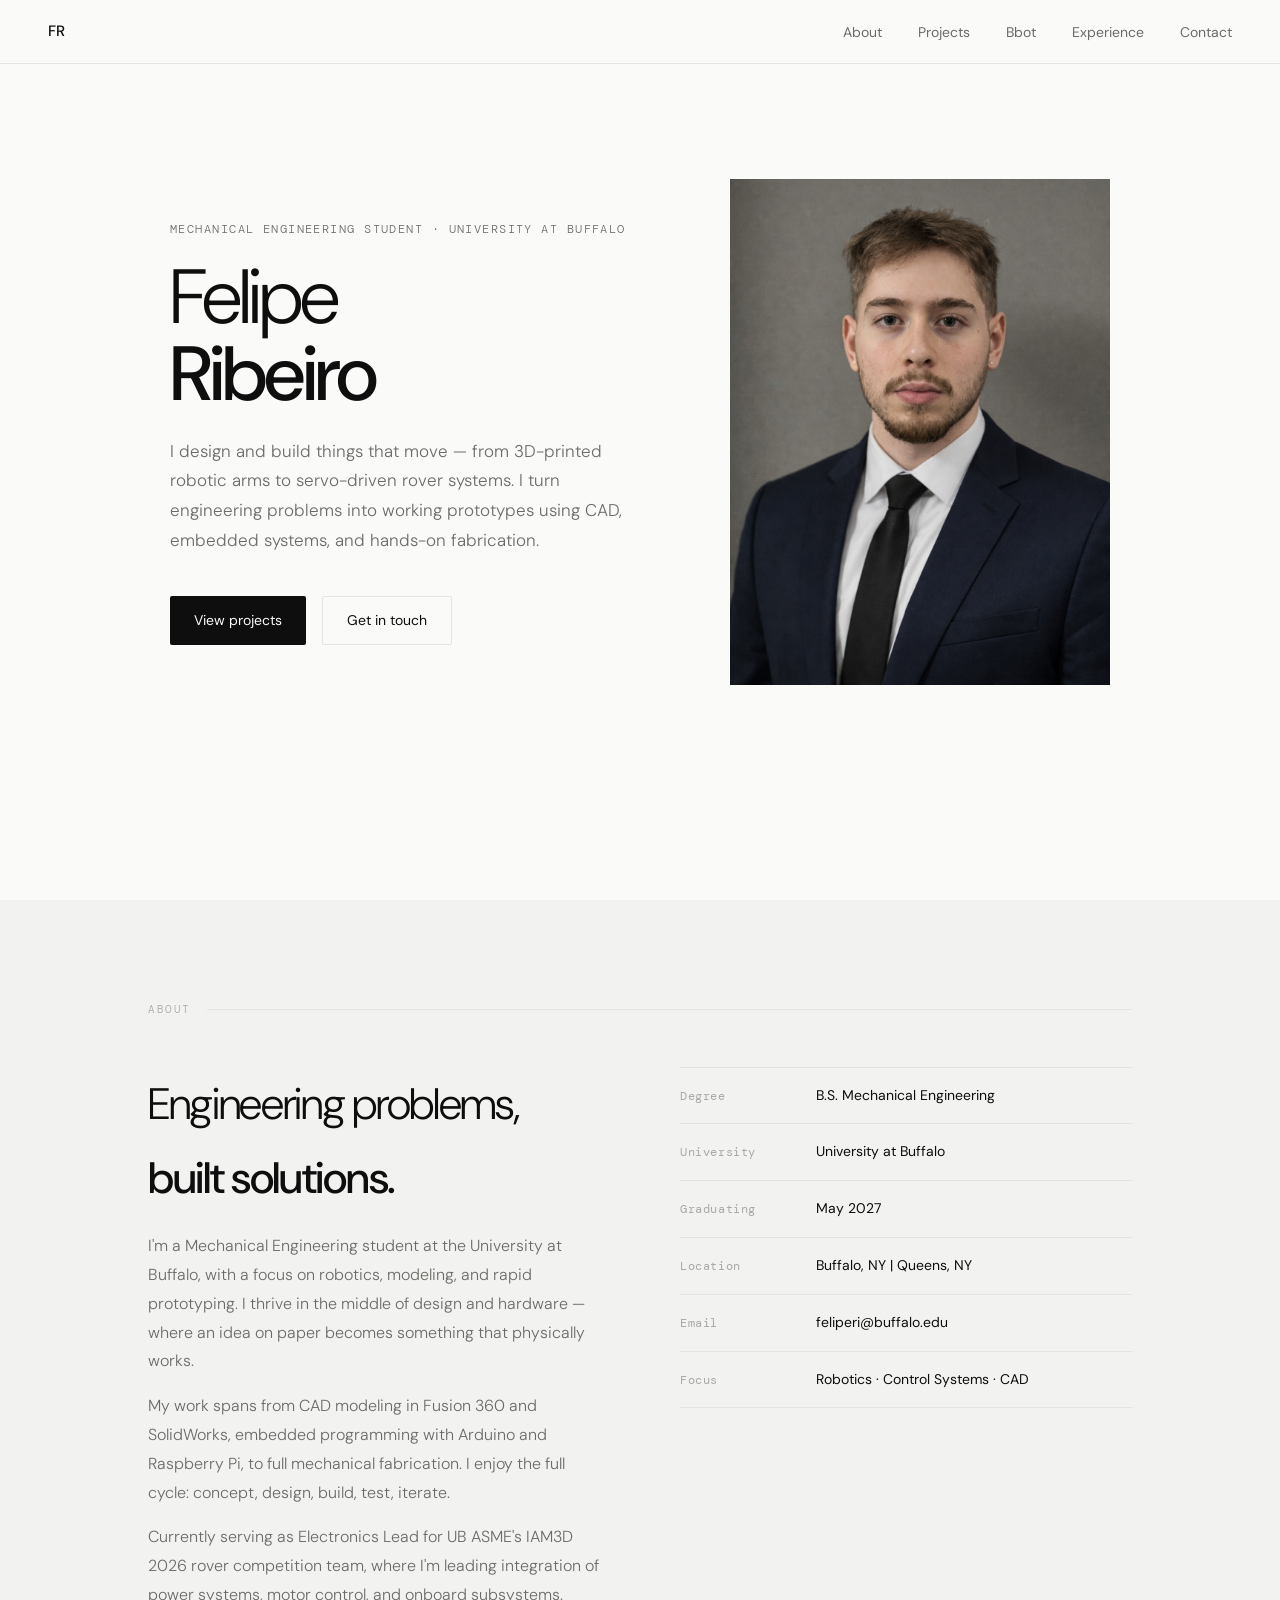
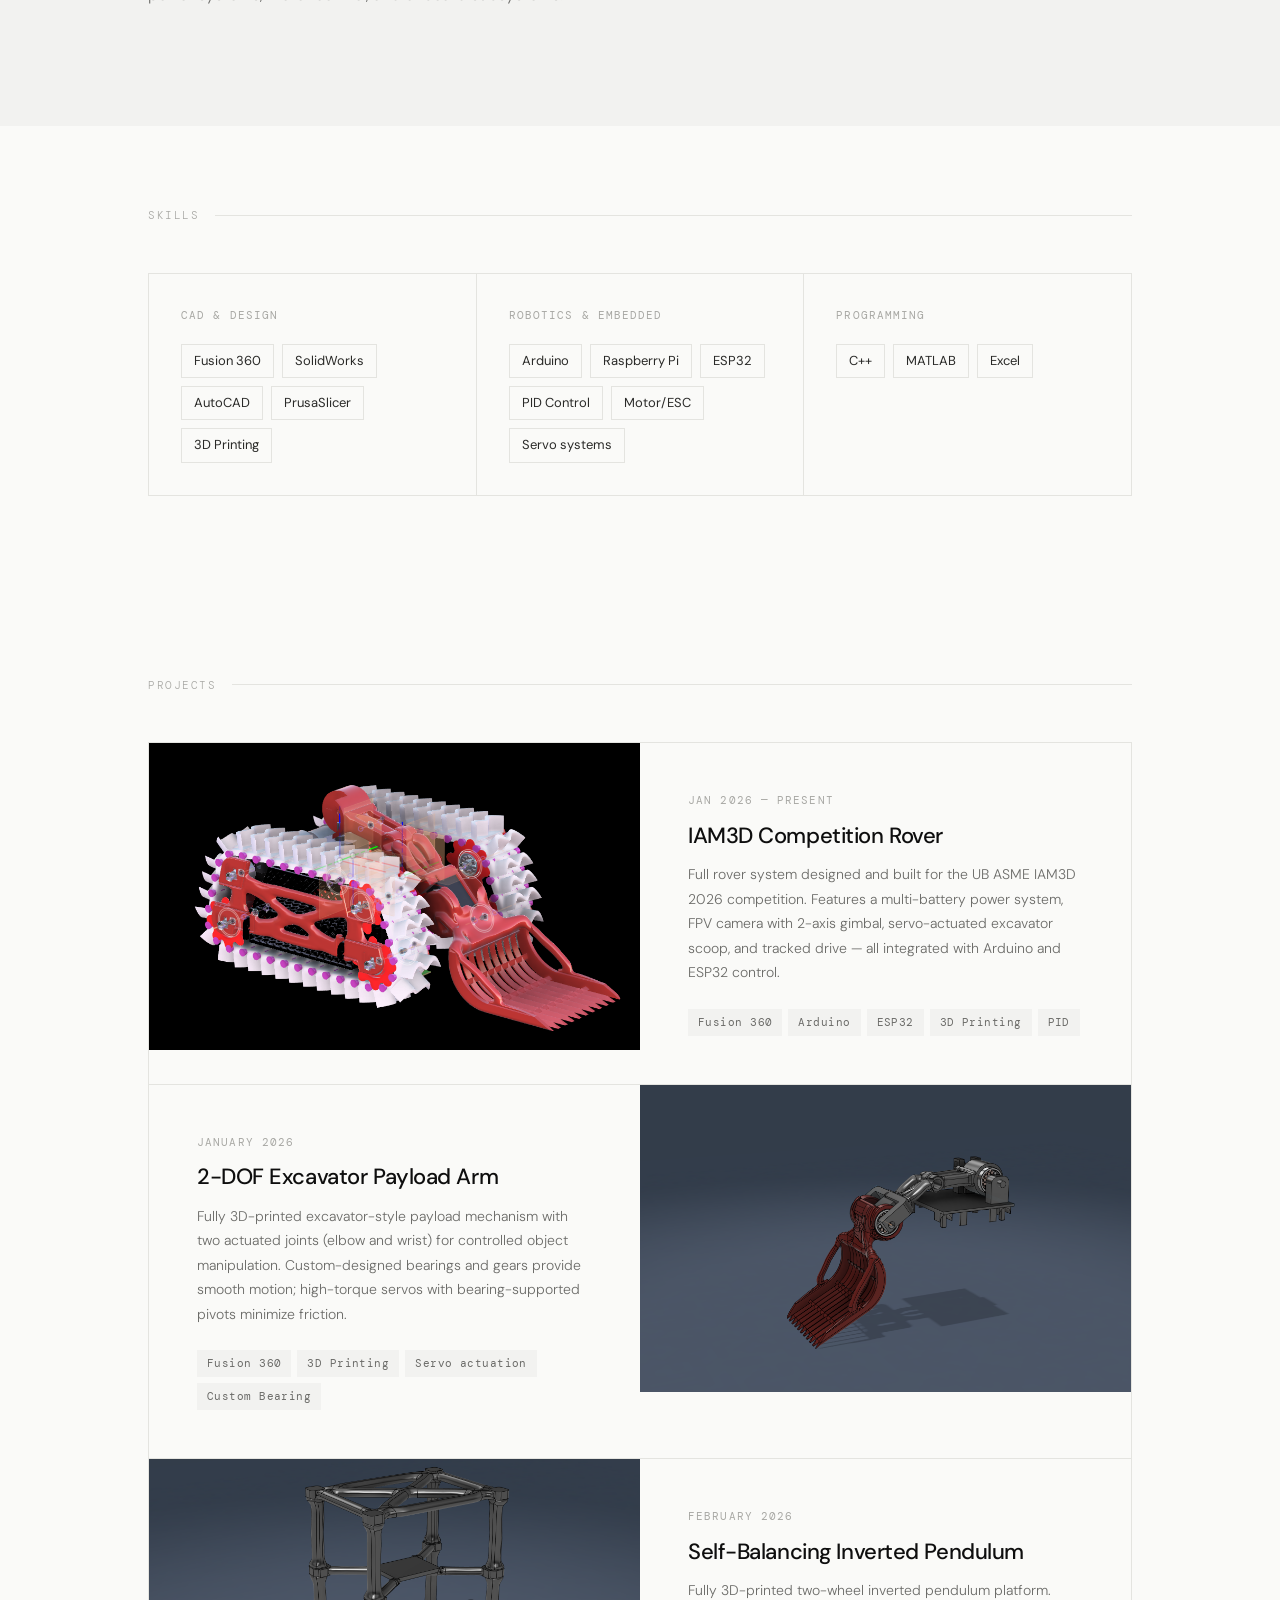
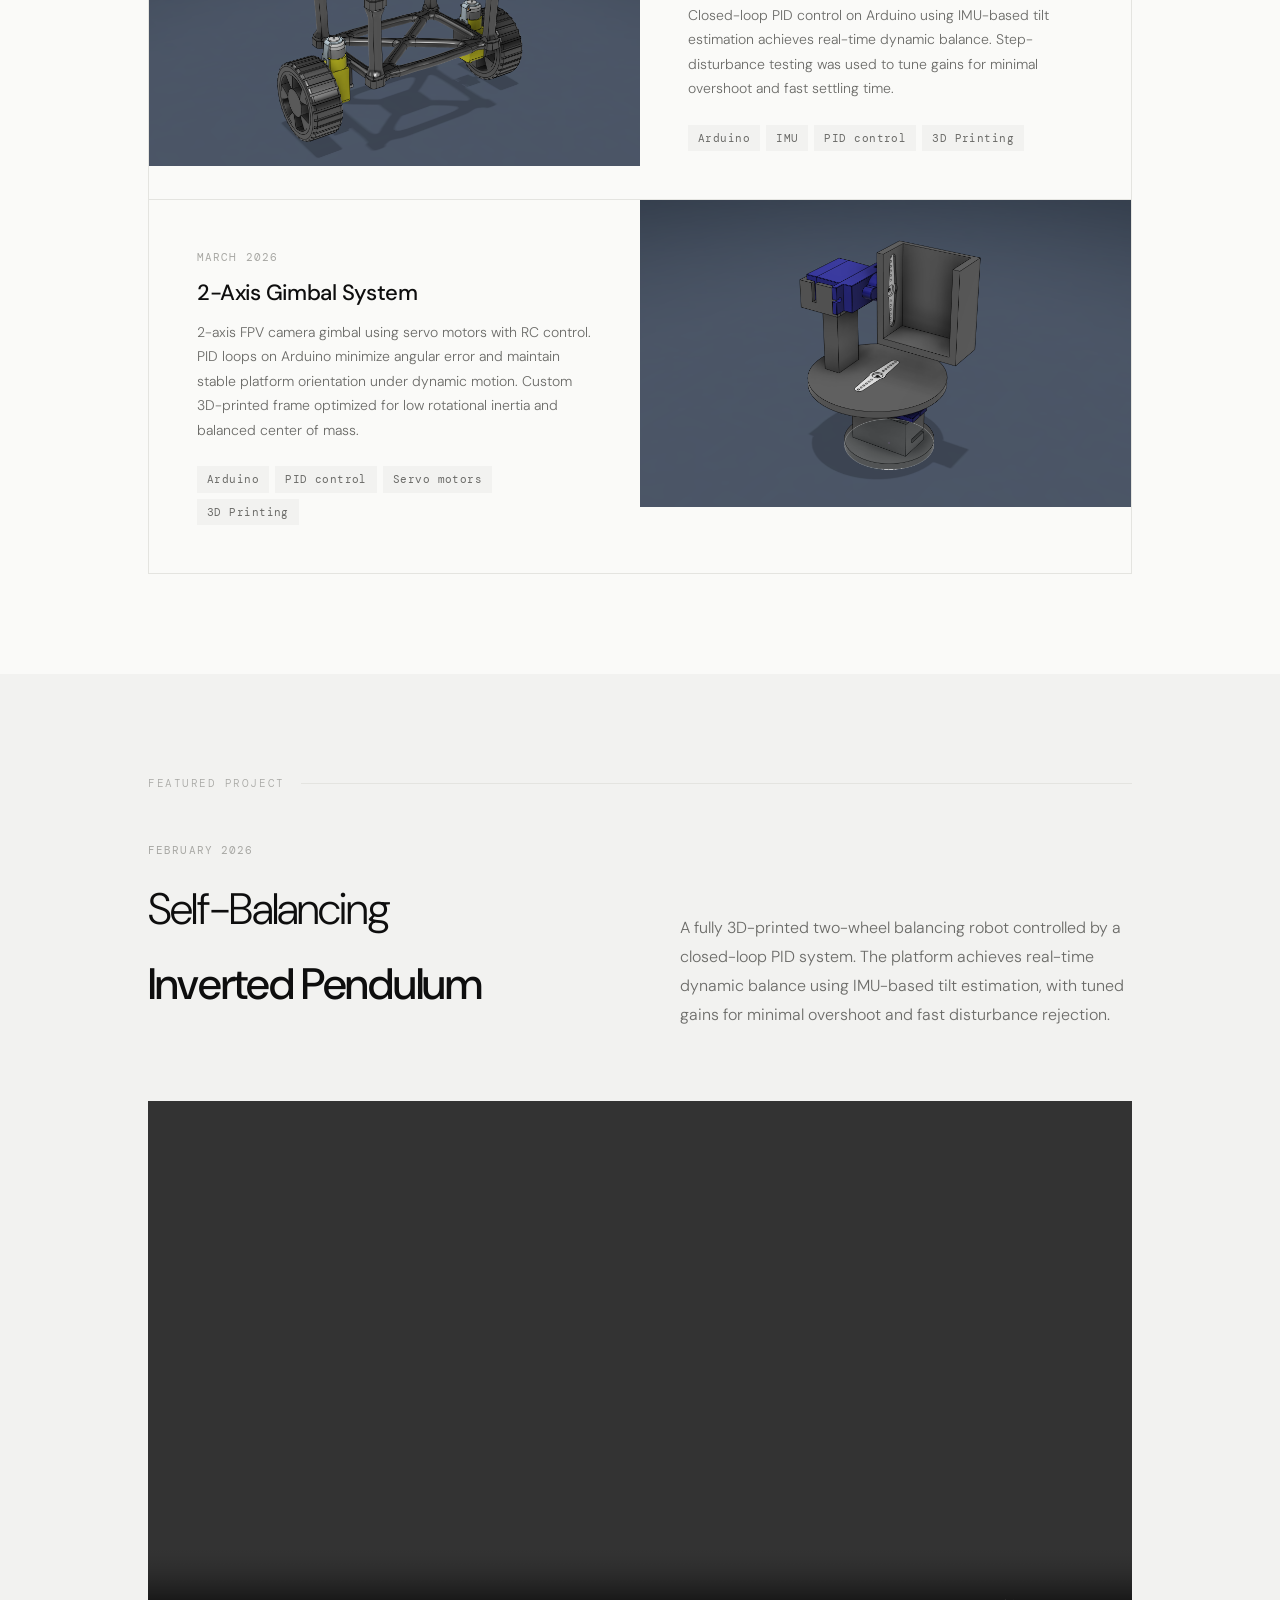
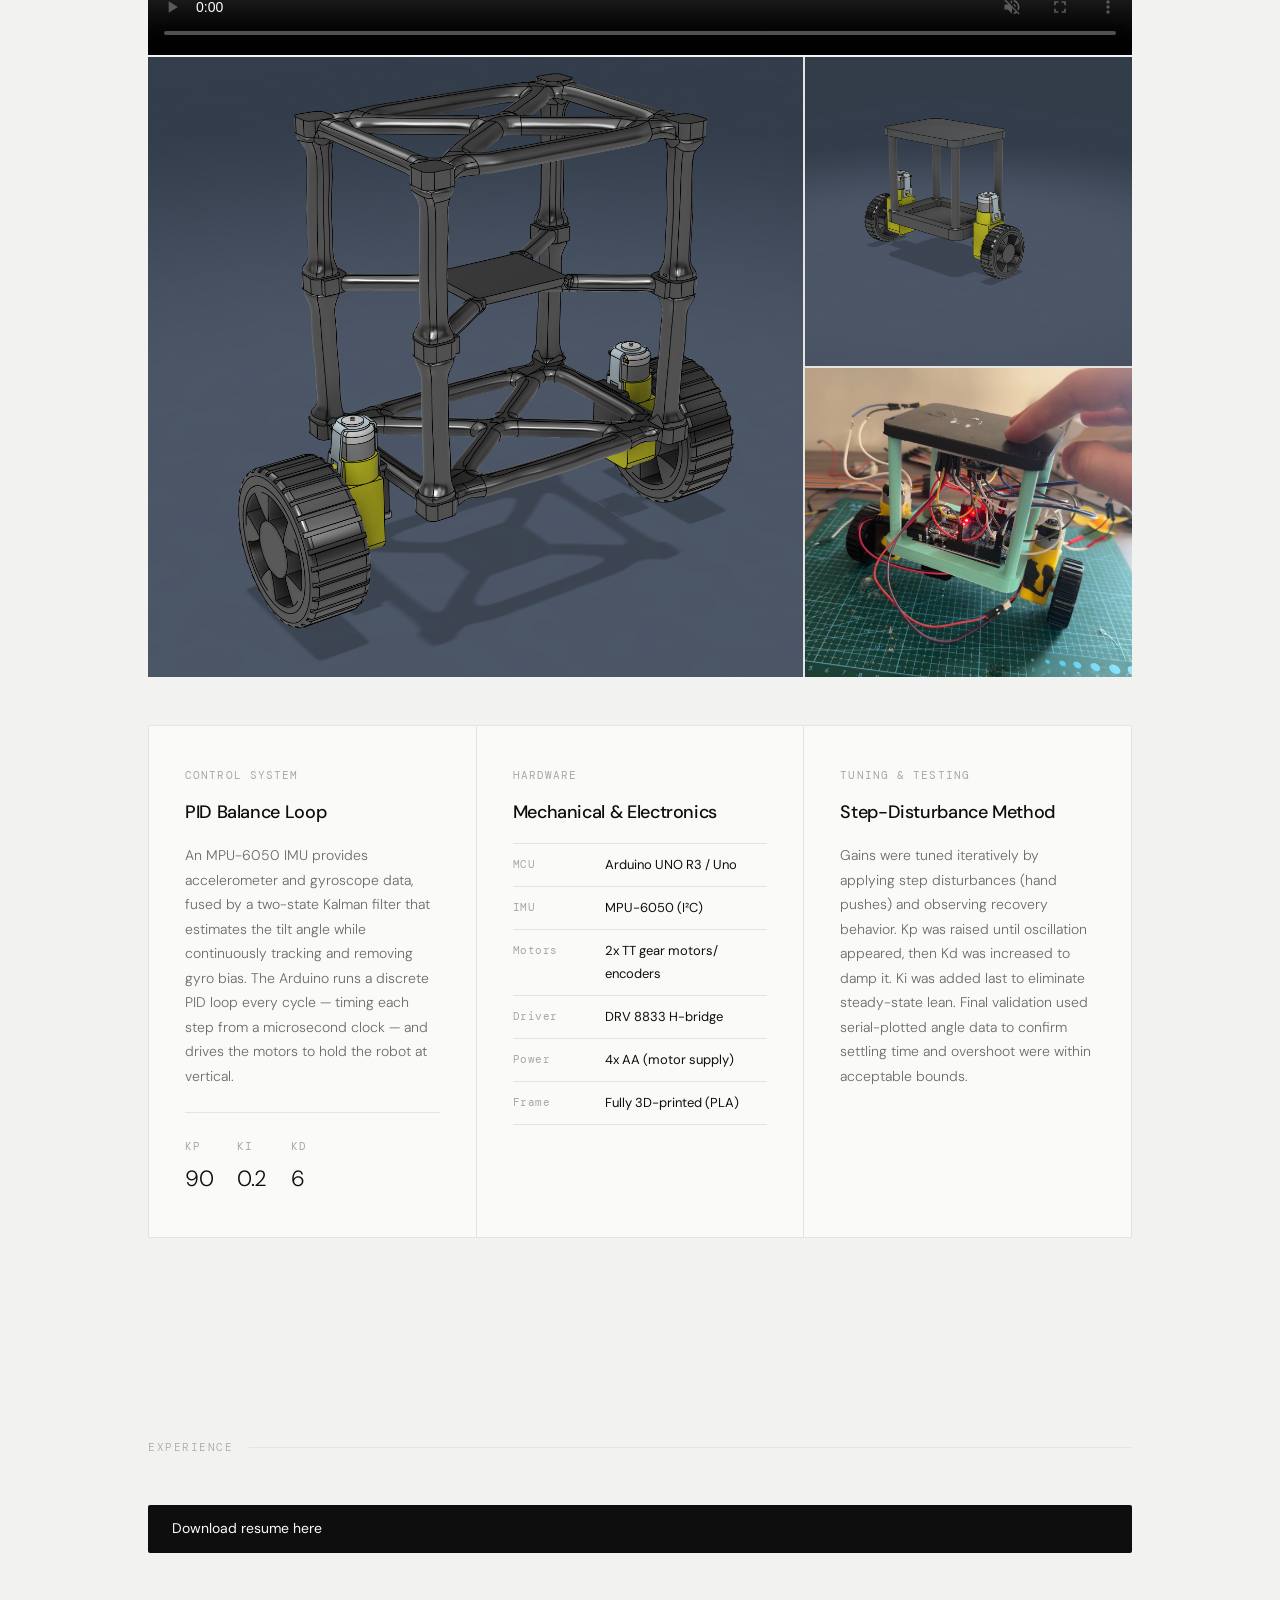
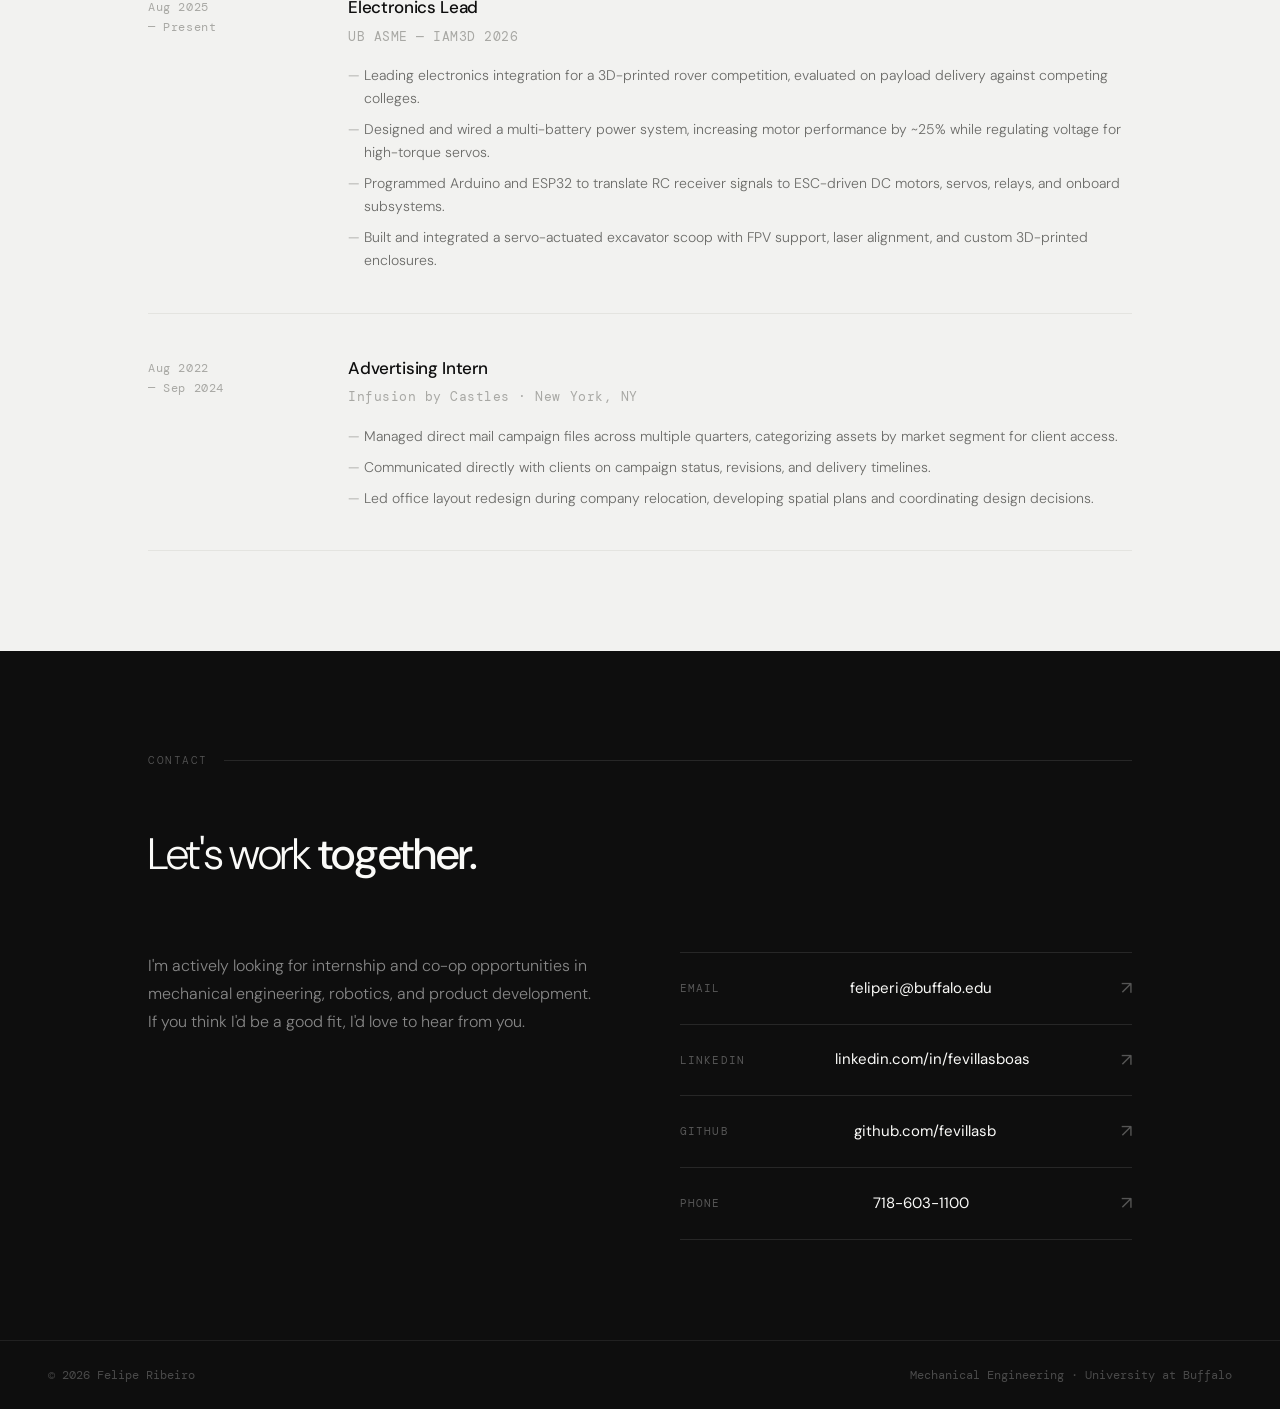
==== commit 20c09b9a: "Update index.html" ====
--- a/index.html
+++ b/index.html
@@ -266,14 +266,13 @@
       </p>
     </div>
 
-    <!-- VIDEO -->
+<!-- VIDEO -->
 <div class="bbot-video-wrap fade-up">
-  <video controls width="100%" playsinline>
+  <video controls muted width="100%" playsinline>
     <source src="assets/Bbot%20move.mp4" type="video/mp4">
     Your browser doesn't support video playback.
   </video>
 </div>
-
   <!-- IMAGE GALLERY -->
 <div class="bbot-gallery fade-up">
   <div class="bbot-gallery-main">
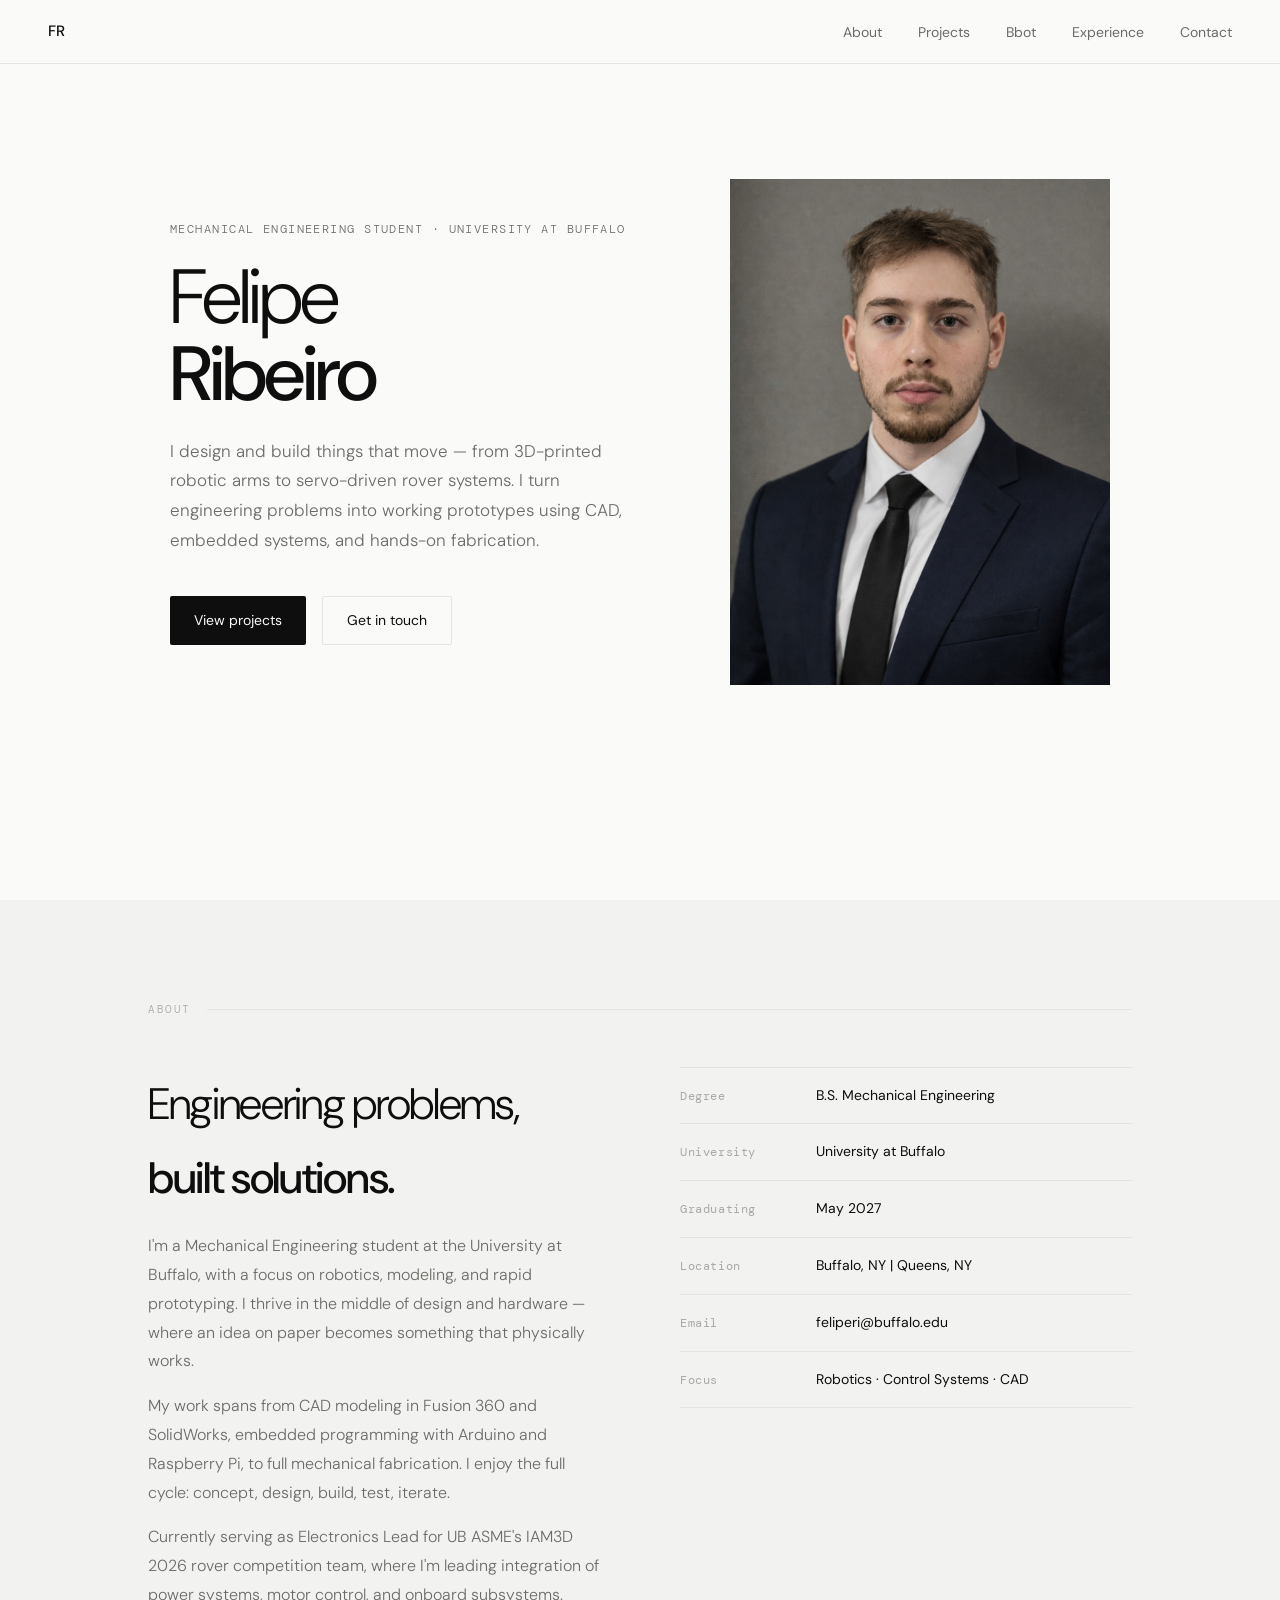
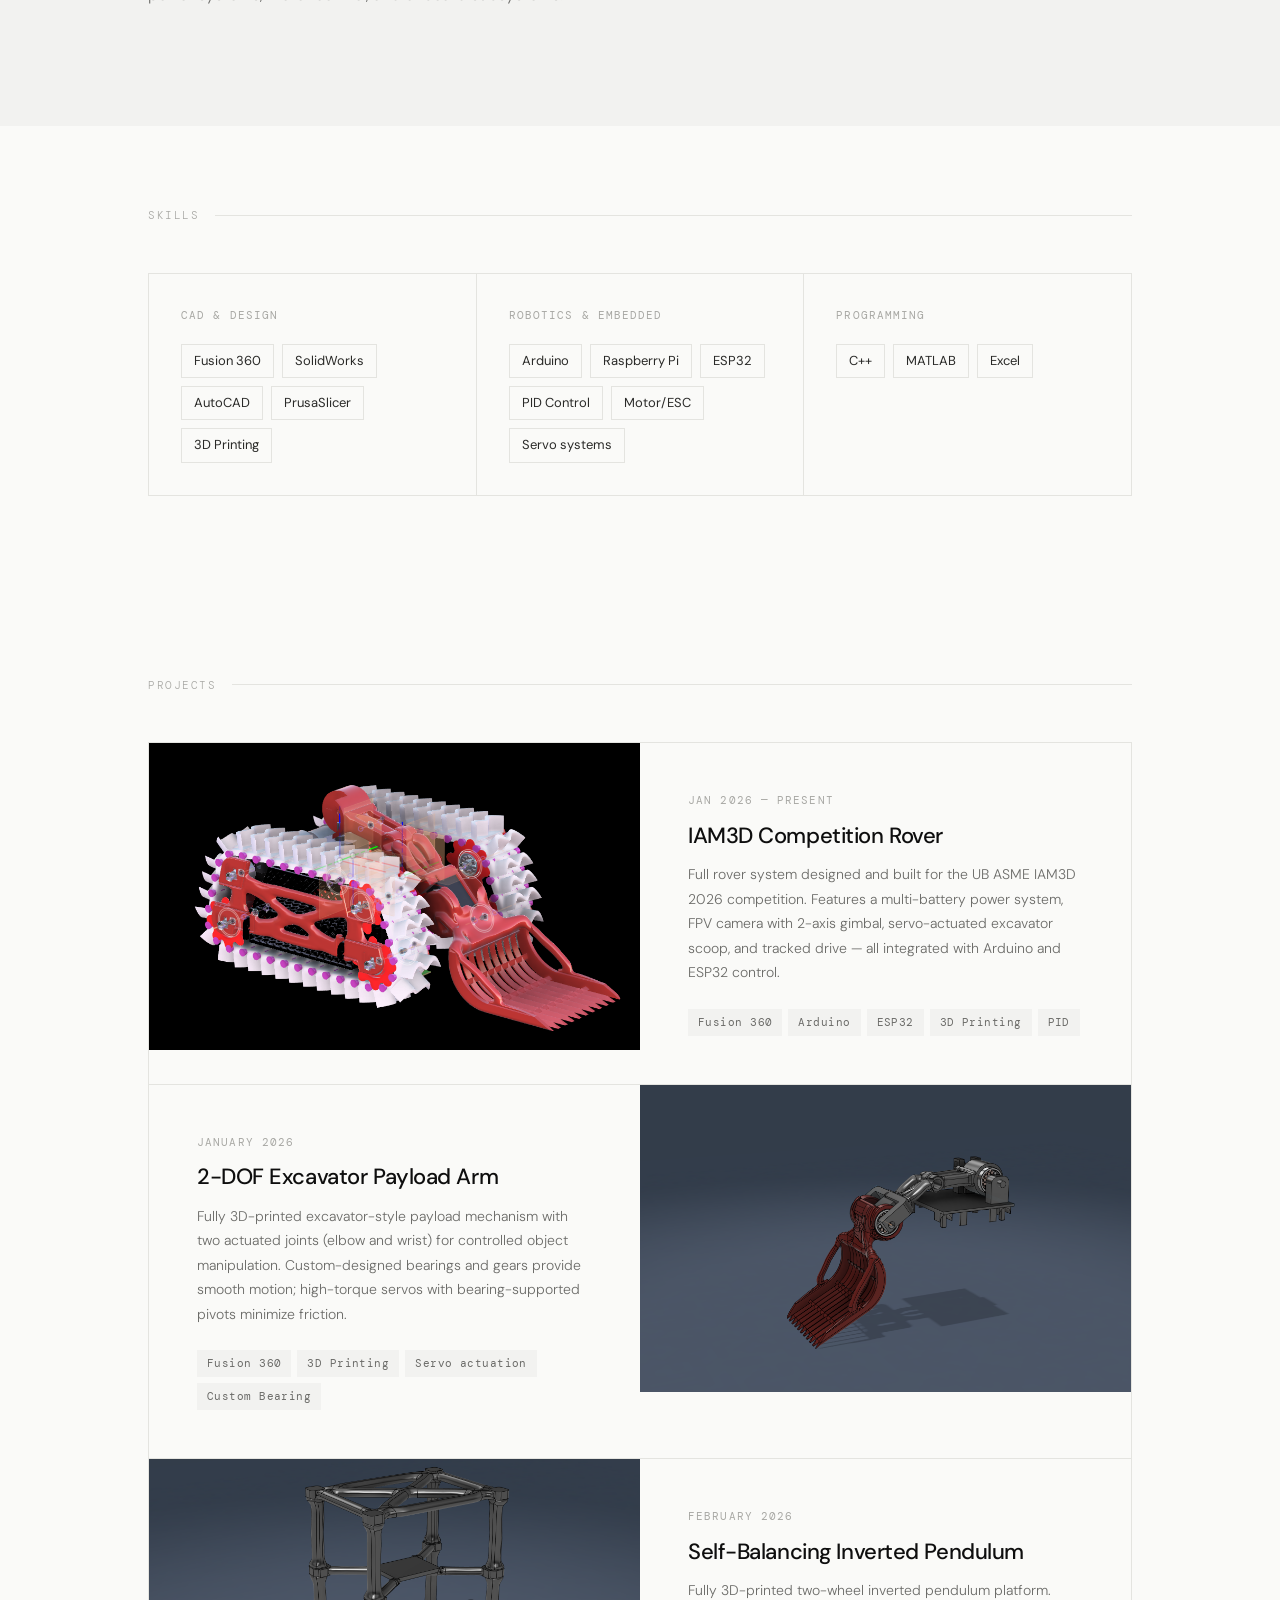
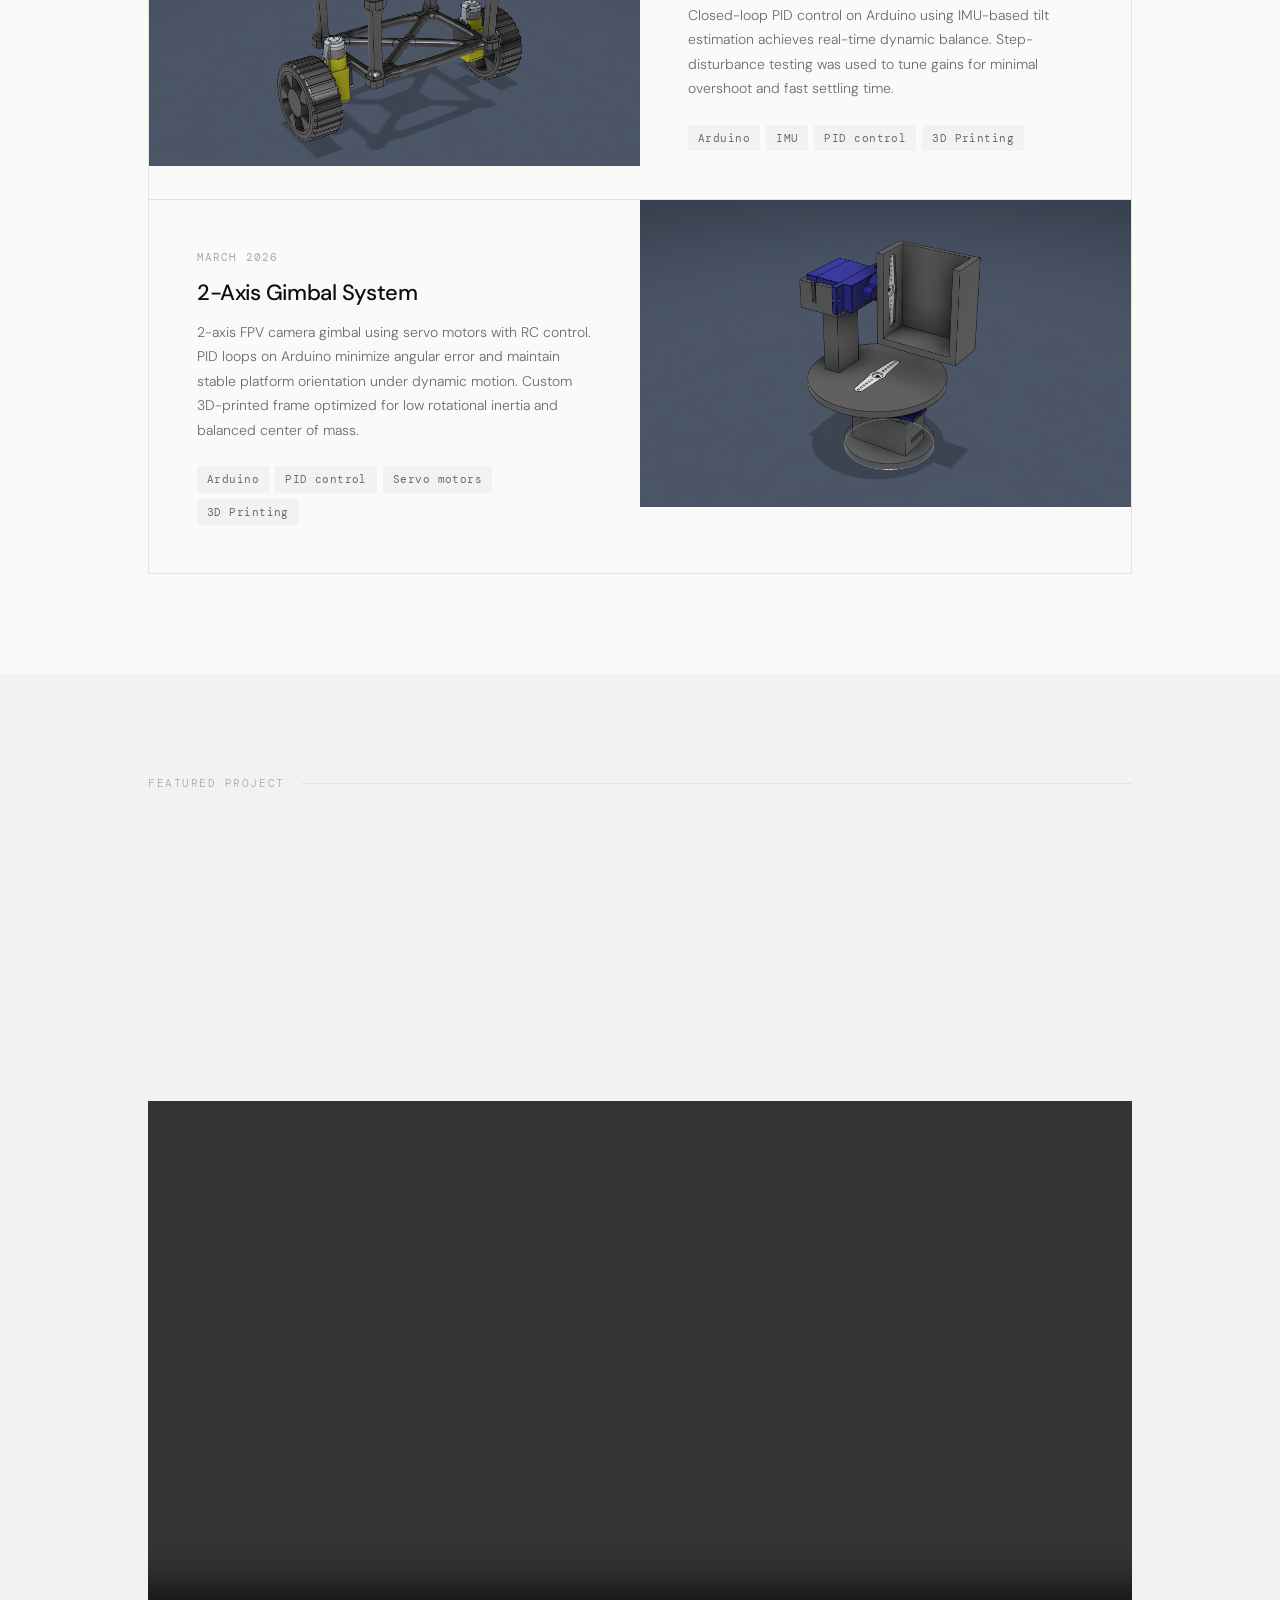
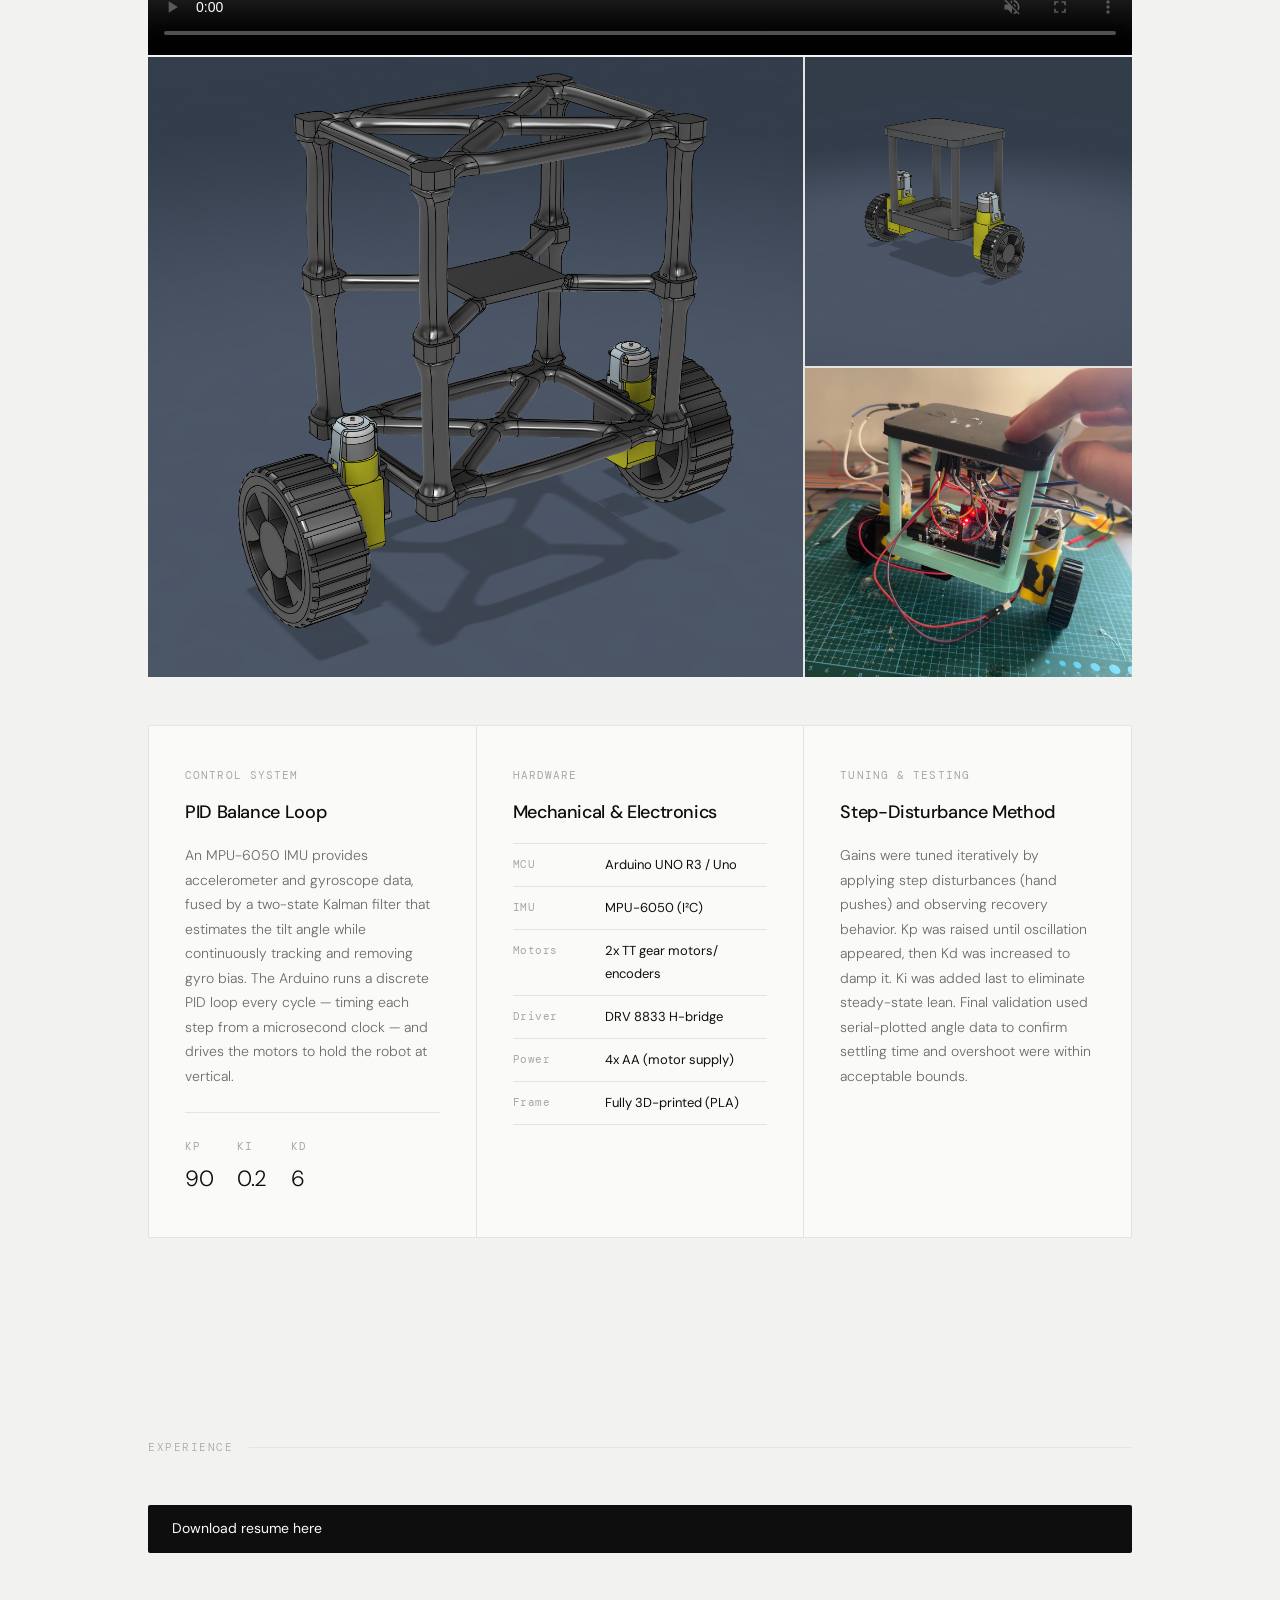
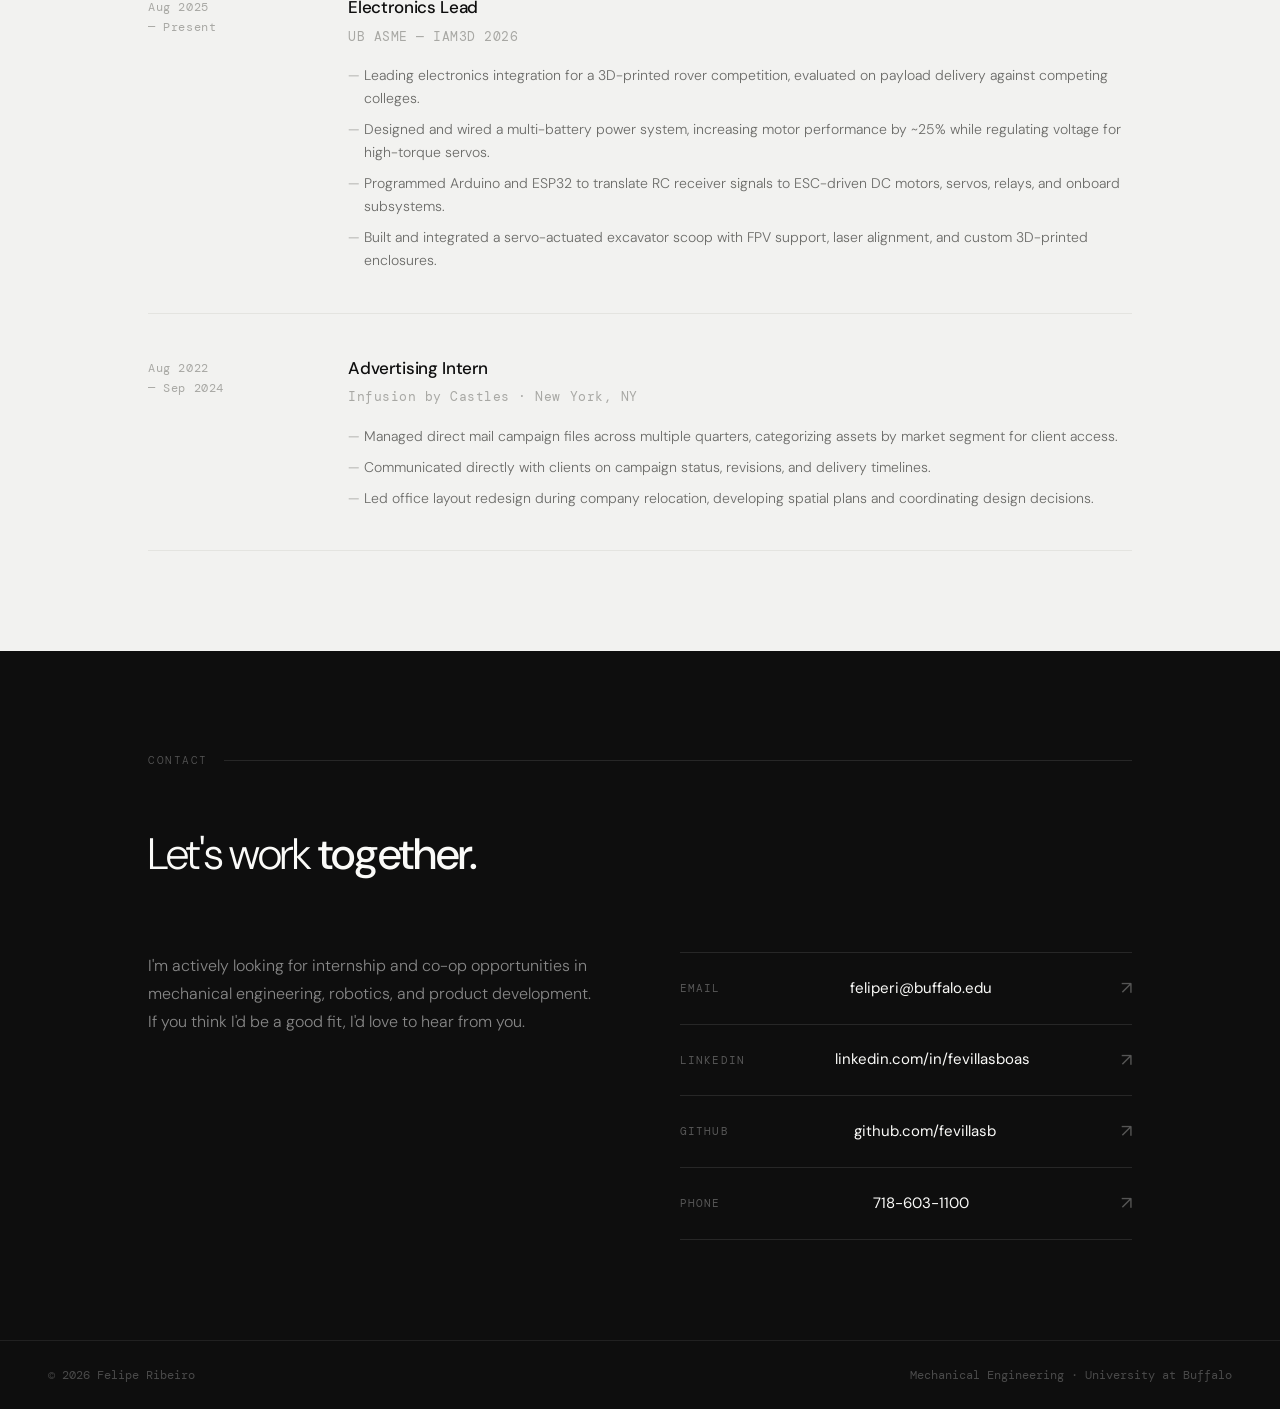
==== commit 60b7c8cf: "Update index.html" ====
--- a/index.html
+++ b/index.html
@@ -268,7 +268,7 @@
 
 <!-- VIDEO -->
 <div class="bbot-video-wrap fade-up">
-  <video controls muted width="100%" playsinline>
+  <video controls muted width="100%" playsinline id="bbot-video">
     <source src="assets/Bbot%20move.mp4" type="video/mp4">
     Your browser doesn't support video playback.
   </video>
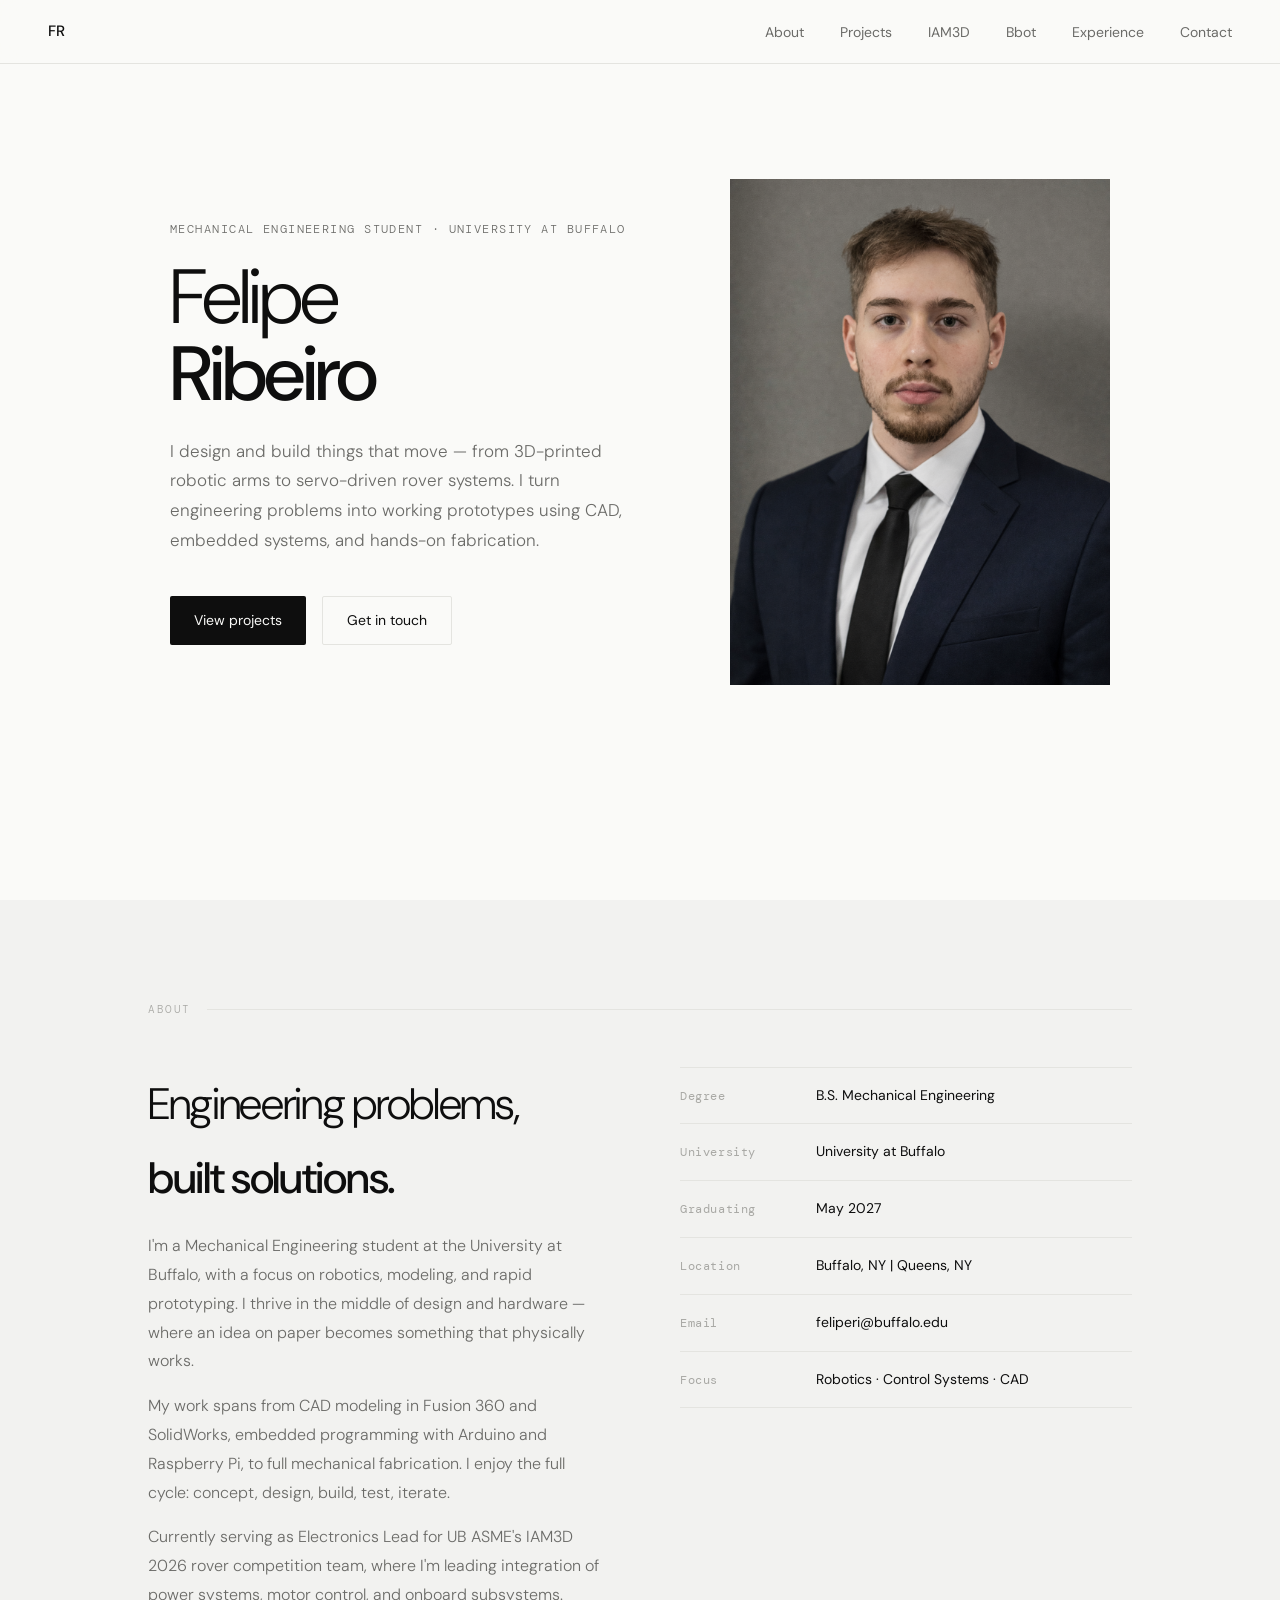
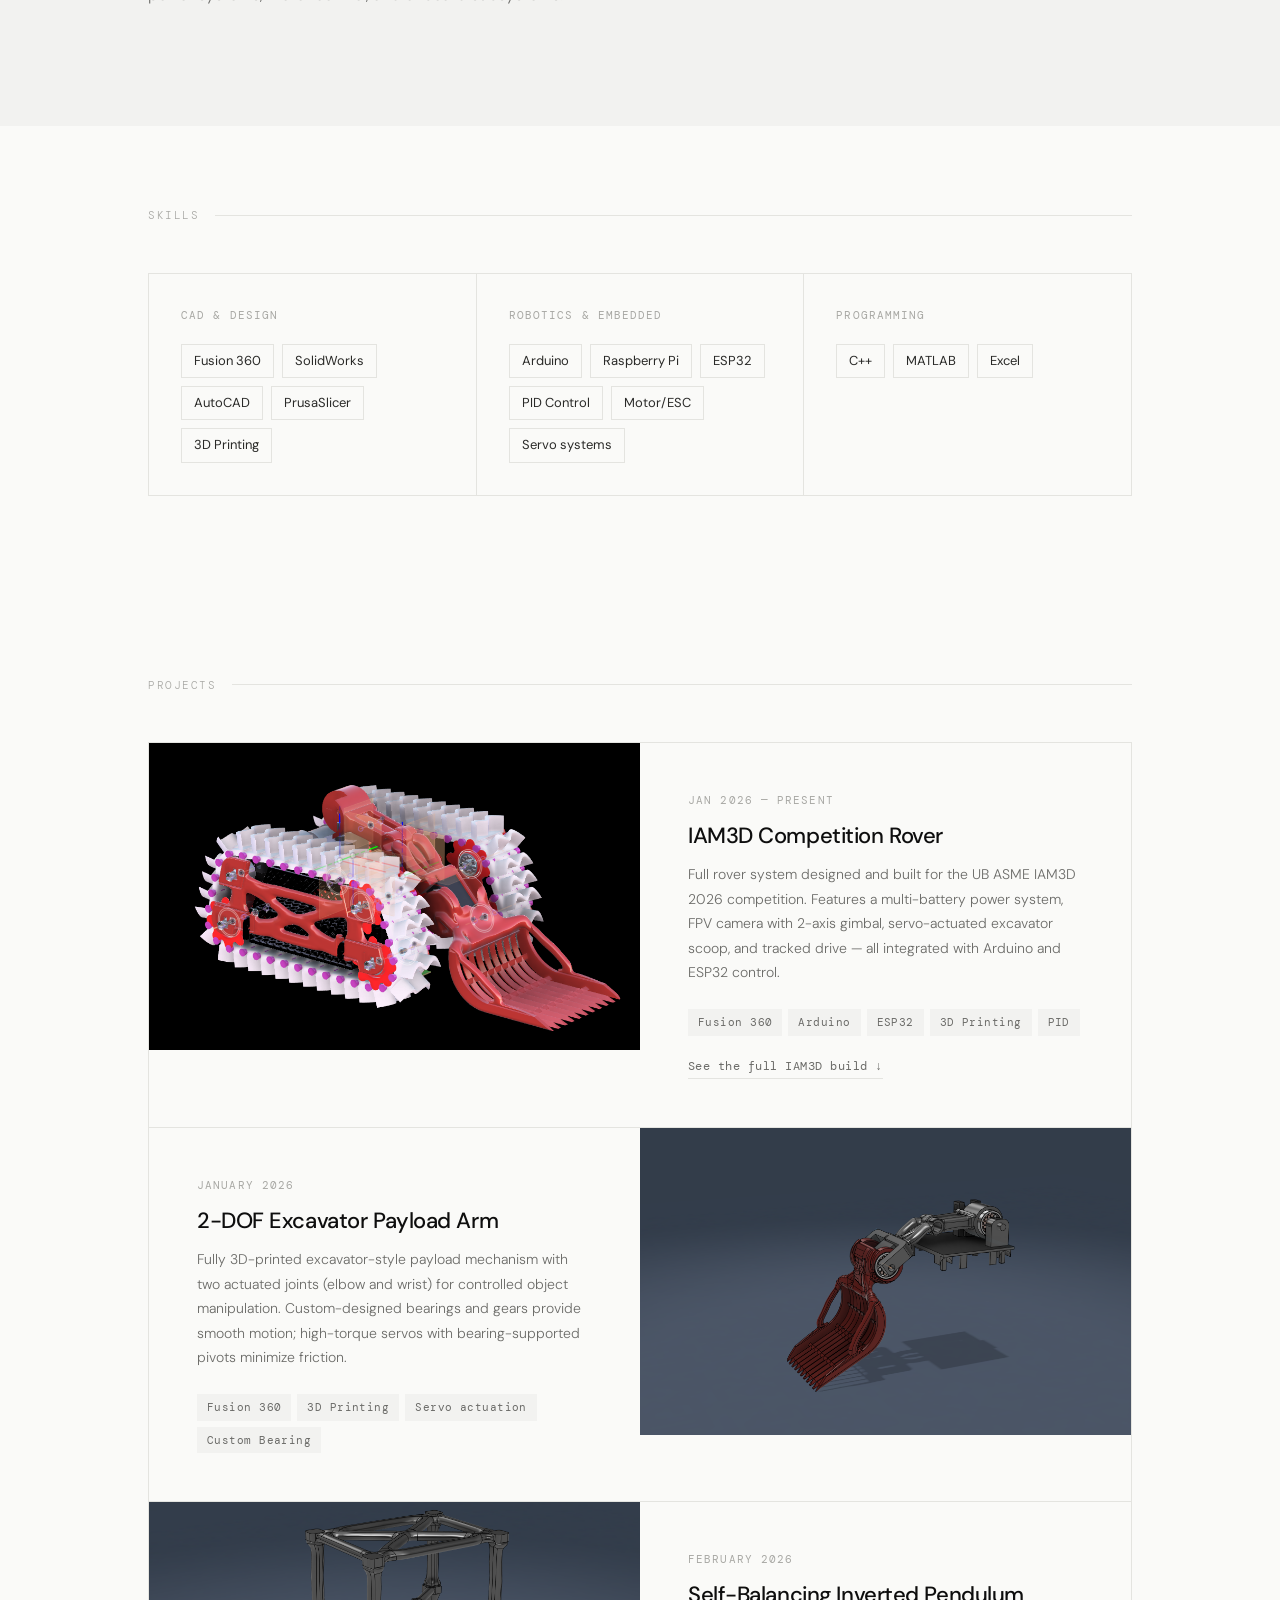
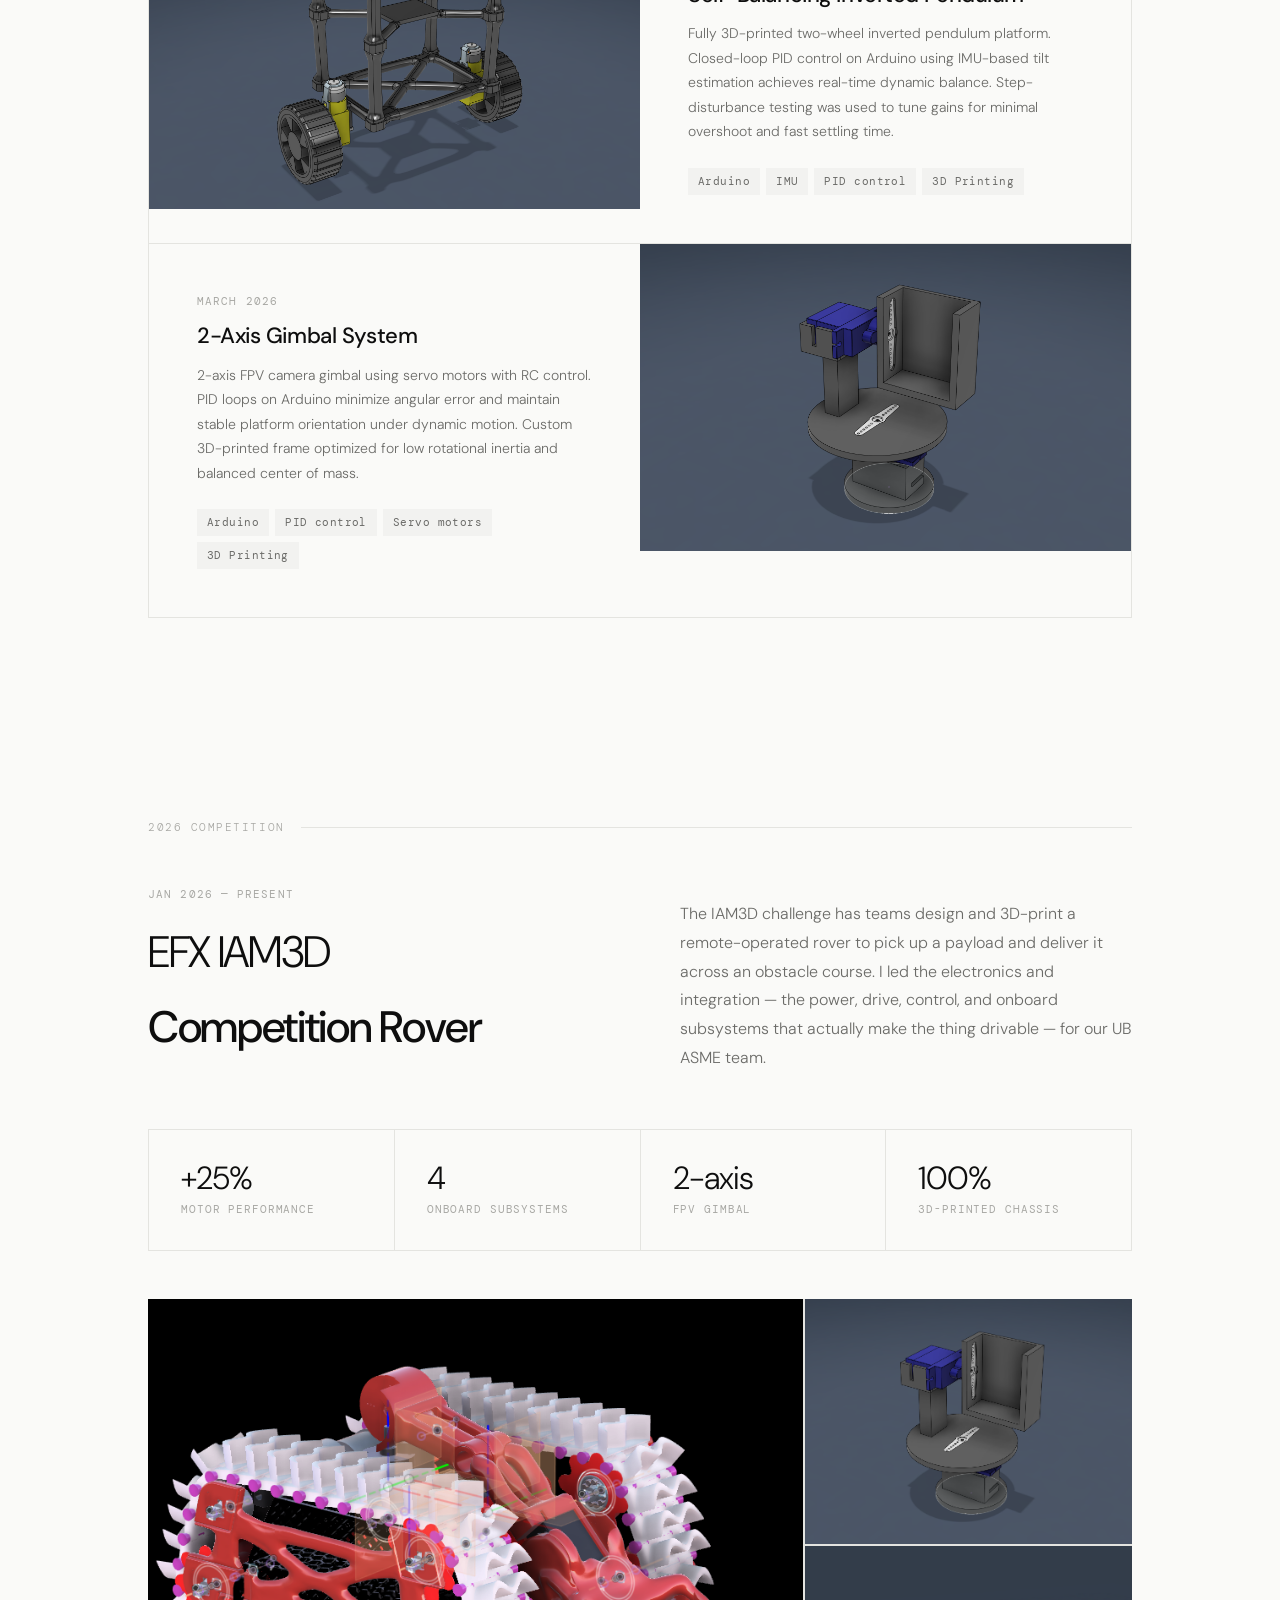
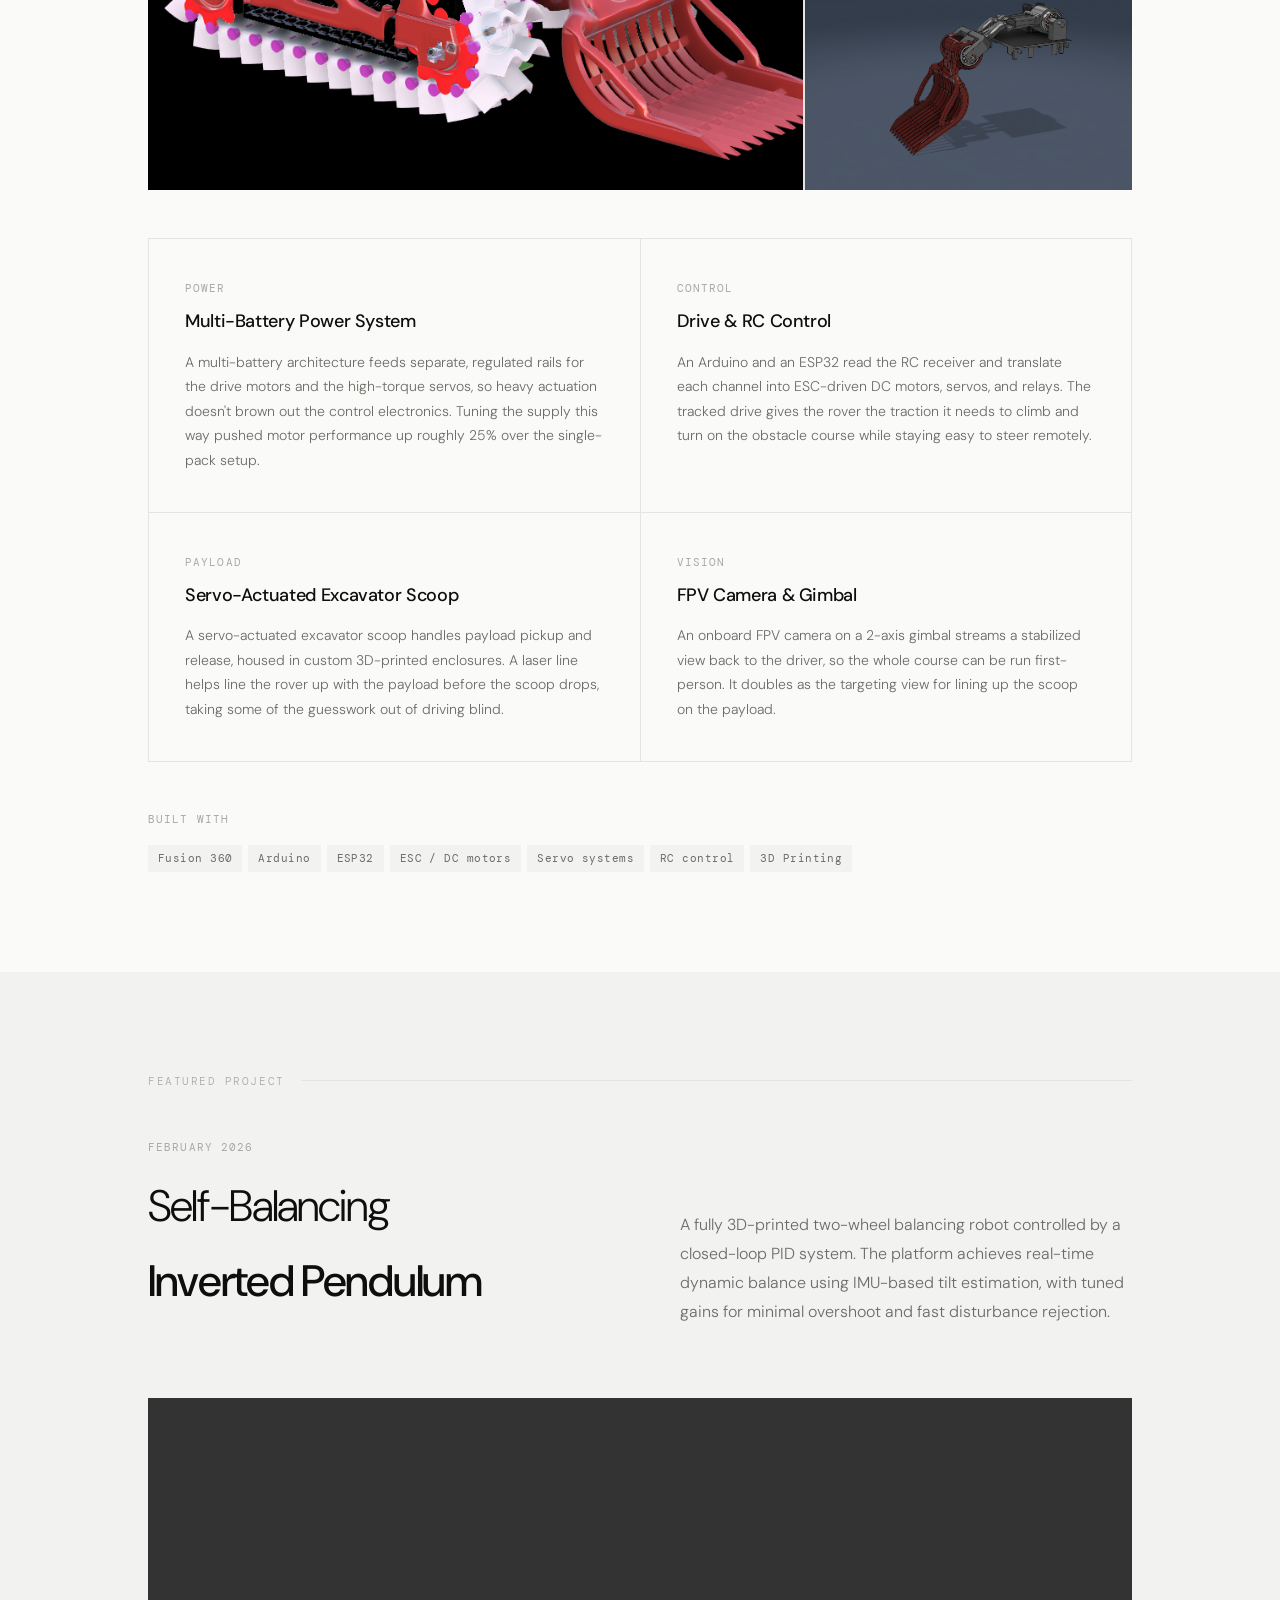
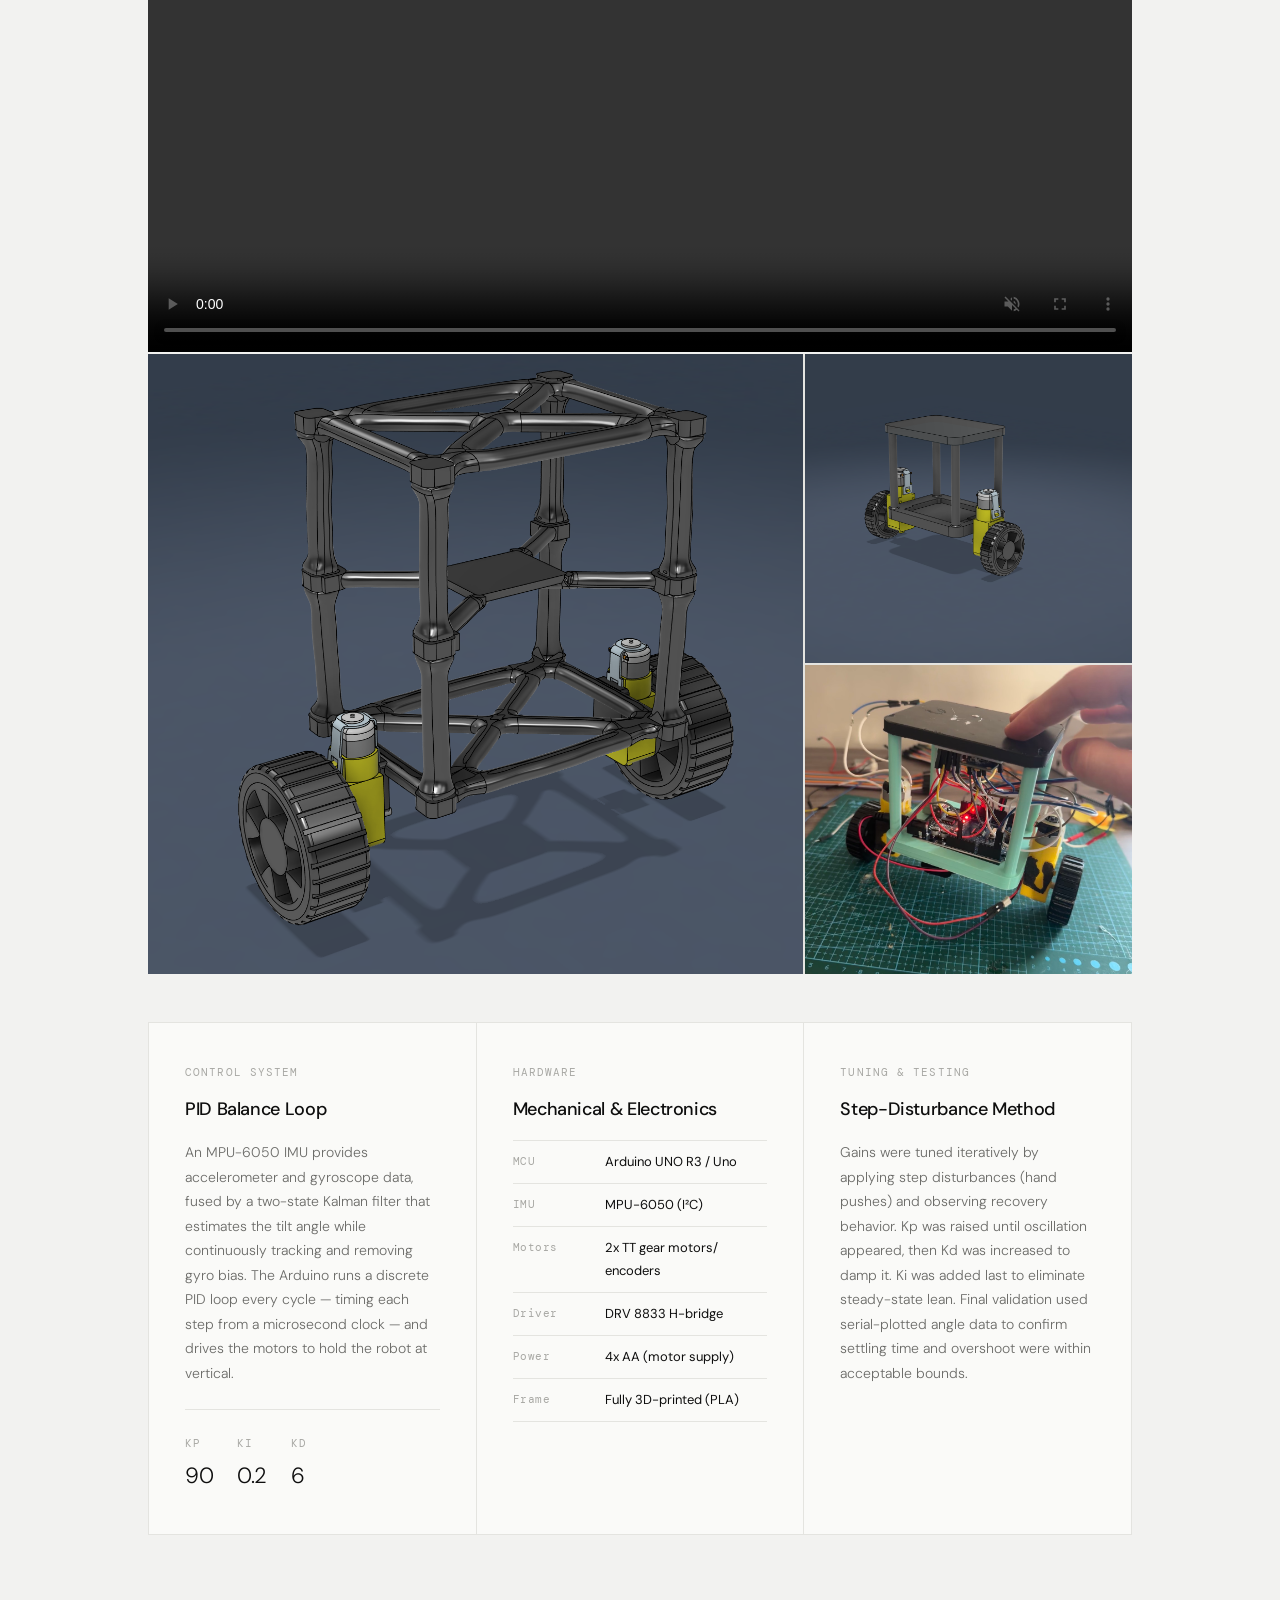
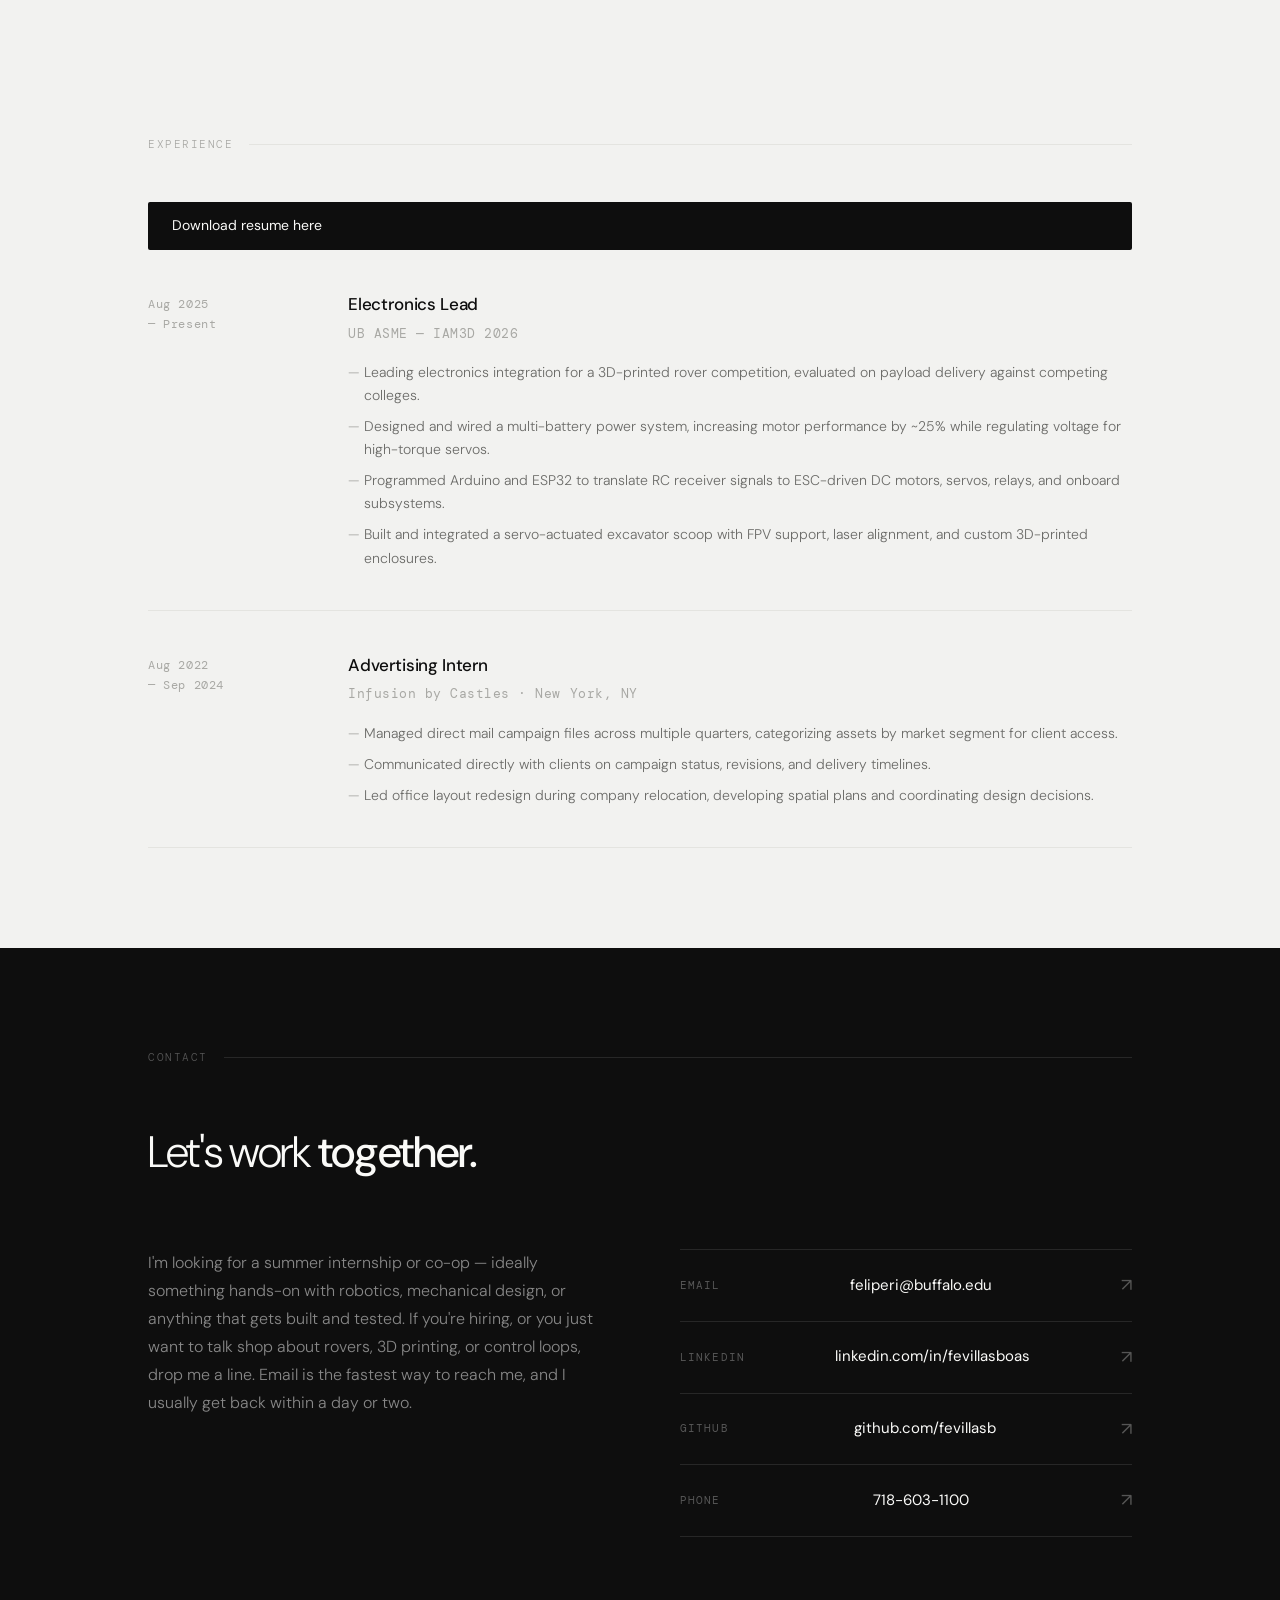
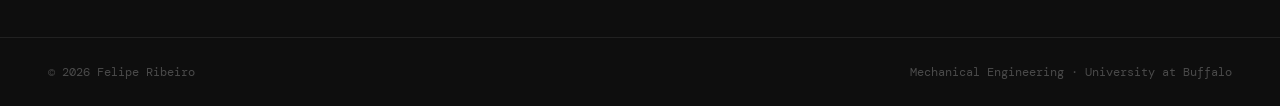
==== commit fa46dc42: "Add files via upload" ====
--- a/index.html
+++ b/index.html
@@ -18,6 +18,7 @@
   <ul class="nav-links">
     <li><a href="#about">About</a></li>
     <li><a href="#projects">Projects</a></li>
+    <li><a href="#iam3d">IAM3D</a></li>
     <li><a href="#bbot">Bbot</a></li>
     <li><a href="#experience">Experience</a></li>
     <li><a href="#contact">Contact</a></li>
@@ -175,6 +176,7 @@
             <span class="tool-tag">3D Printing</span>
             <span class="tool-tag">PID</span>
           </div>
+          <a href="#iam3d" class="project-link">See the full IAM3D build ↓</a>
         </div>
       </div>
 
@@ -247,6 +249,116 @@
       </div>
 
     </div>
+  </div>
+</section>
+
+<!-- IAM3D COMPETITION SPOTLIGHT -->
+<section id="iam3d">
+  <div class="container">
+    <p class="section-label">2026 Competition</p>
+
+    <div class="rover-header fade-up">
+      <div>
+        <p class="project-date">Jan 2026 — Present</p>
+        <h2 class="section-title">EFX IAM3D<br><strong>Competition Rover</strong></h2>
+      </div>
+      <p class="rover-intro">
+        The IAM3D challenge has teams design and 3D-print a remote-operated rover to pick up
+        a payload and deliver it across an obstacle course. I led the electronics and integration —
+        the power, drive, control, and onboard subsystems that actually make the thing drivable —
+        for our UB ASME team.
+      </p>
+    </div>
+
+    <!-- BUILD STATS — descriptive of the build, not competition results -->
+    <div class="rover-stats fade-up">
+      <div class="rover-stat">
+        <span class="rover-stat-num">+25%</span>
+        <span class="rover-stat-label">Motor performance</span>
+      </div>
+      <div class="rover-stat">
+        <span class="rover-stat-num">4</span>
+        <span class="rover-stat-label">Onboard subsystems</span>
+      </div>
+      <div class="rover-stat">
+        <span class="rover-stat-num">2-axis</span>
+        <span class="rover-stat-label">FPV gimbal</span>
+      </div>
+      <div class="rover-stat">
+        <span class="rover-stat-num">100%</span>
+        <span class="rover-stat-label">3D-printed chassis</span>
+      </div>
+    </div>
+
+    <!-- IMAGE GALLERY — 📝 EDIT: swap these for dedicated rover photos in assets/ -->
+    <div class="rover-gallery fade-up">
+      <div class="rover-gallery-main">
+        <img src="assets/YA.png" alt="IAM3D competition rover — full build">
+      </div>
+      <div class="rover-gallery-side">
+        <div class="rover-gallery-thumb">
+          <img src="assets/newgimbal.png" alt="Rover 2-axis FPV gimbal">
+        </div>
+        <div class="rover-gallery-thumb">
+          <img src="assets/Arm.png" alt="Rover excavator payload arm">
+        </div>
+      </div>
+    </div>
+
+    <!-- SUBSYSTEM BREAKDOWN -->
+    <div class="rover-systems fade-up">
+      <div class="rover-system">
+        <p class="rover-system-label">Power</p>
+        <h3 class="rover-system-title">Multi-Battery Power System</h3>
+        <p class="rover-system-body">
+          A multi-battery architecture feeds separate, regulated rails for the drive motors and the
+          high-torque servos, so heavy actuation doesn't brown out the control electronics. Tuning
+          the supply this way pushed motor performance up roughly 25% over the single-pack setup.
+        </p>
+      </div>
+      <div class="rover-system">
+        <p class="rover-system-label">Control</p>
+        <h3 class="rover-system-title">Drive &amp; RC Control</h3>
+        <p class="rover-system-body">
+          An Arduino and an ESP32 read the RC receiver and translate each channel into ESC-driven DC
+          motors, servos, and relays. The tracked drive gives the rover the traction it needs to climb
+          and turn on the obstacle course while staying easy to steer remotely.
+        </p>
+      </div>
+      <div class="rover-system">
+        <p class="rover-system-label">Payload</p>
+        <h3 class="rover-system-title">Servo-Actuated Excavator Scoop</h3>
+        <p class="rover-system-body">
+          A servo-actuated excavator scoop handles payload pickup and release, housed in custom
+          3D-printed enclosures. A laser line helps line the rover up with the payload before the
+          scoop drops, taking some of the guesswork out of driving blind.
+        </p>
+      </div>
+      <div class="rover-system">
+        <p class="rover-system-label">Vision</p>
+        <h3 class="rover-system-title">FPV Camera &amp; Gimbal</h3>
+        <p class="rover-system-body">
+          An onboard FPV camera on a 2-axis gimbal streams a stabilized view back to the driver, so the
+          whole course can be run first-person. It doubles as the targeting view for lining up the scoop
+          on the payload.
+        </p>
+      </div>
+    </div>
+
+    <!-- TOOLS -->
+    <div class="rover-tools fade-up">
+      <p class="rover-tools-label">Built with</p>
+      <div class="project-tools">
+        <span class="tool-tag">Fusion 360</span>
+        <span class="tool-tag">Arduino</span>
+        <span class="tool-tag">ESP32</span>
+        <span class="tool-tag">ESC / DC motors</span>
+        <span class="tool-tag">Servo systems</span>
+        <span class="tool-tag">RC control</span>
+        <span class="tool-tag">3D Printing</span>
+      </div>
+    </div>
+
   </div>
 </section>
 
@@ -382,14 +494,14 @@
     <p class="section-label">Contact</p>
     <h2 class="section-title" style="color: var(--white);">Let's work <strong>together.</strong></h2>
     <div class="contact-grid">
-      <!-- 📝 EDIT: Contact blurb -->
       <p class="contact-sub">
-        I'm actively looking for internship and co-op opportunities in mechanical engineering, robotics,
-        and product development. If you think I'd be a good fit, I'd love to hear from you.
+        I'm looking for a summer internship or co-op — ideally something hands-on with robotics,
+        mechanical design, or anything that gets built and tested. If you're hiring, or you just
+        want to talk shop about rovers, 3D printing, or control loops, drop me a line. Email is the
+        fastest way to reach me, and I usually get back within a day or two.
       </p>
       <div class="contact-links">
-        <!-- 📝 EDIT: Update href values with your real links -->
-        <a href="mailto:nyc76332@gmail.com" class="contact-link">
+        <a href="mailto:feliperi@buffalo.edu" class="contact-link">
           <span class="contact-link-label">Email</span>
           <span>feliperi@buffalo.edu</span>
           <span class="contact-arrow">↗</span>
@@ -399,8 +511,7 @@
           <span>linkedin.com/in/fevillasboas</span>
           <span class="contact-arrow">↗</span>
         </a>
-        <!-- 📝 EDIT: Add your GitHub username -->
-        <a href="https://github.com/" target="_blank" class="contact-link">
+        <a href="https://github.com/fevillasb" target="_blank" class="contact-link">
           <span class="contact-link-label">GitHub</span>
           <span>github.com/fevillasb</span>
           <span class="contact-arrow">↗</span>
--- a/style.css
+++ b/style.css
@@ -378,6 +378,20 @@
   letter-spacing: 0.04em;
 }
 
+.project-link {
+  font-family: var(--font-mono);
+  font-size: 12px;
+  letter-spacing: 0.04em;
+  color: var(--gray-600);
+  text-decoration: none;
+  margin-top: 20px;
+  border-bottom: 1px solid var(--gray-200);
+  padding-bottom: 2px;
+  align-self: flex-start;
+  transition: color 0.2s, border-color 0.2s;
+}
+.project-link:hover { color: var(--black); border-color: var(--gray-400); }
+
 /* BBOT SPOTLIGHT */
 #bbot { background: var(--gray-100); }
 
@@ -584,6 +598,160 @@
   .bbot-gallery-side { flex-direction: row; }
   .bbot-gallery-thumb { aspect-ratio: 4/3; }
   .bbot-tech { grid-template-columns: 1fr; }
+}
+
+/* IAM3D ROVER SPOTLIGHT */
+#iam3d { background: var(--white); }
+
+.rover-header {
+  display: grid;
+  grid-template-columns: 1fr 1fr;
+  gap: 80px;
+  align-items: end;
+  margin-bottom: 48px;
+}
+
+.rover-intro {
+  font-size: 16px;
+  color: var(--gray-600);
+  font-weight: 300;
+  line-height: 1.8;
+  padding-bottom: 8px;
+}
+
+/* Build stats */
+.rover-stats {
+  display: grid;
+  grid-template-columns: repeat(4, 1fr);
+  gap: 1px;
+  background: var(--gray-200);
+  border: 1px solid var(--gray-200);
+  margin-bottom: 48px;
+}
+
+.rover-stat {
+  background: var(--white);
+  padding: 32px;
+  display: flex;
+  flex-direction: column;
+  gap: 6px;
+}
+
+.rover-stat-num {
+  font-size: 32px;
+  font-weight: 300;
+  letter-spacing: -0.03em;
+  color: var(--black);
+  line-height: 1;
+}
+
+.rover-stat-label {
+  font-family: var(--font-mono);
+  font-size: 11px;
+  letter-spacing: 0.08em;
+  text-transform: uppercase;
+  color: var(--gray-400);
+}
+
+/* Gallery */
+.rover-gallery {
+  display: grid;
+  grid-template-columns: 2fr 1fr;
+  gap: 2px;
+  margin-bottom: 48px;
+  background: var(--gray-200);
+}
+
+.rover-gallery-main {
+  overflow: hidden;
+  background: var(--gray-200);
+  aspect-ratio: 4/3;
+}
+.rover-gallery-main img {
+  width: 100%;
+  height: 100%;
+  object-fit: cover;
+  display: block;
+  transition: transform 0.5s ease;
+}
+.rover-gallery-main:hover img { transform: scale(1.03); }
+
+.rover-gallery-side {
+  display: flex;
+  flex-direction: column;
+  gap: 2px;
+}
+
+.rover-gallery-thumb {
+  flex: 1;
+  overflow: hidden;
+  background: var(--gray-200);
+}
+.rover-gallery-thumb img {
+  width: 100%;
+  height: 100%;
+  object-fit: cover;
+  display: block;
+  transition: transform 0.5s ease;
+}
+.rover-gallery-thumb:hover img { transform: scale(1.03); }
+
+/* Subsystem breakdown */
+.rover-systems {
+  display: grid;
+  grid-template-columns: repeat(2, 1fr);
+  gap: 1px;
+  background: var(--gray-200);
+  border: 1px solid var(--gray-200);
+  margin-bottom: 48px;
+}
+
+.rover-system {
+  background: var(--white);
+  padding: 40px 36px;
+}
+
+.rover-system-label {
+  font-family: var(--font-mono);
+  font-size: 11px;
+  letter-spacing: 0.1em;
+  text-transform: uppercase;
+  color: var(--gray-400);
+  margin-bottom: 12px;
+}
+
+.rover-system-title {
+  font-size: 18px;
+  font-weight: 500;
+  letter-spacing: -0.02em;
+  margin-bottom: 16px;
+  line-height: 1.3;
+}
+
+.rover-system-body {
+  font-size: 14px;
+  color: var(--gray-600);
+  font-weight: 300;
+  line-height: 1.75;
+}
+
+/* Tools */
+.rover-tools-label {
+  font-family: var(--font-mono);
+  font-size: 11px;
+  letter-spacing: 0.1em;
+  text-transform: uppercase;
+  color: var(--gray-400);
+  margin-bottom: 16px;
+}
+
+@media (max-width: 860px) {
+  .rover-header { grid-template-columns: 1fr; gap: 24px; }
+  .rover-stats { grid-template-columns: repeat(2, 1fr); }
+  .rover-gallery { grid-template-columns: 1fr; }
+  .rover-gallery-side { flex-direction: row; }
+  .rover-gallery-thumb { aspect-ratio: 4/3; }
+  .rover-systems { grid-template-columns: 1fr; }
 }
 
 /* EXPERIENCE */
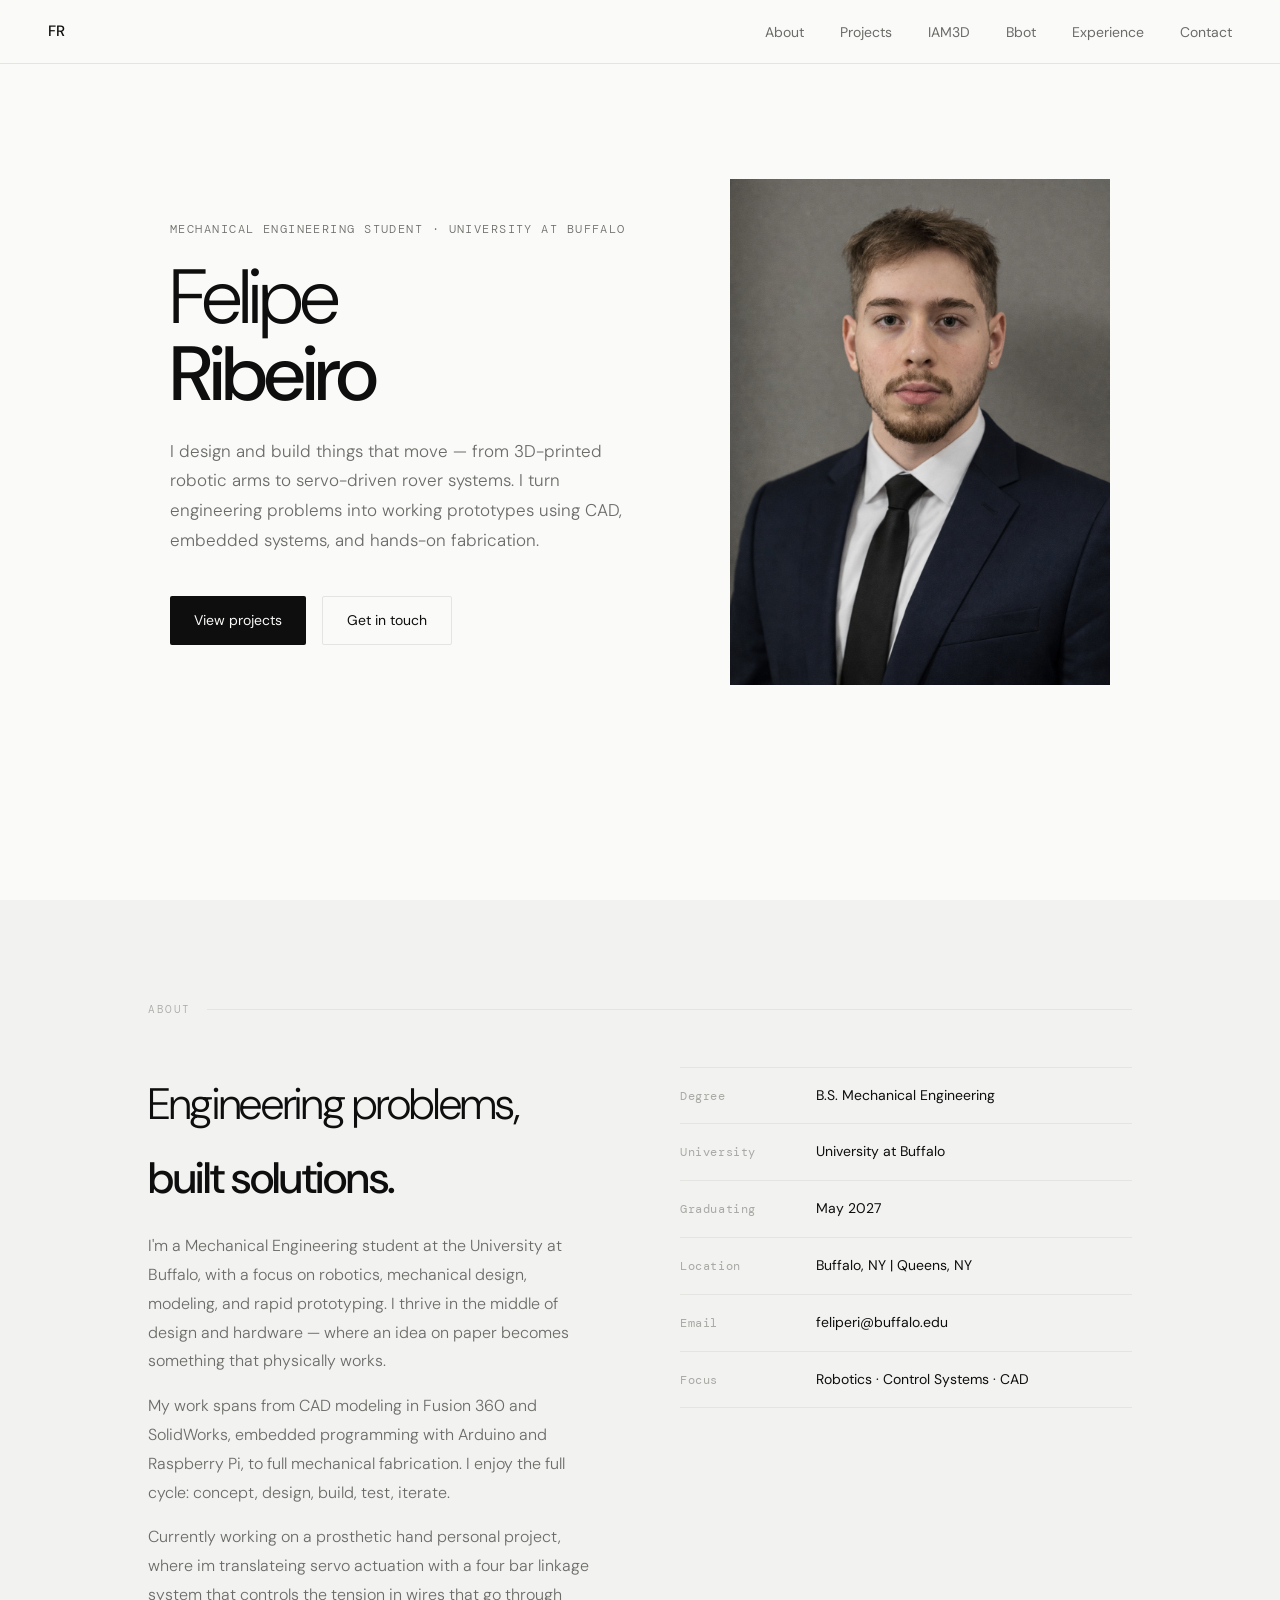
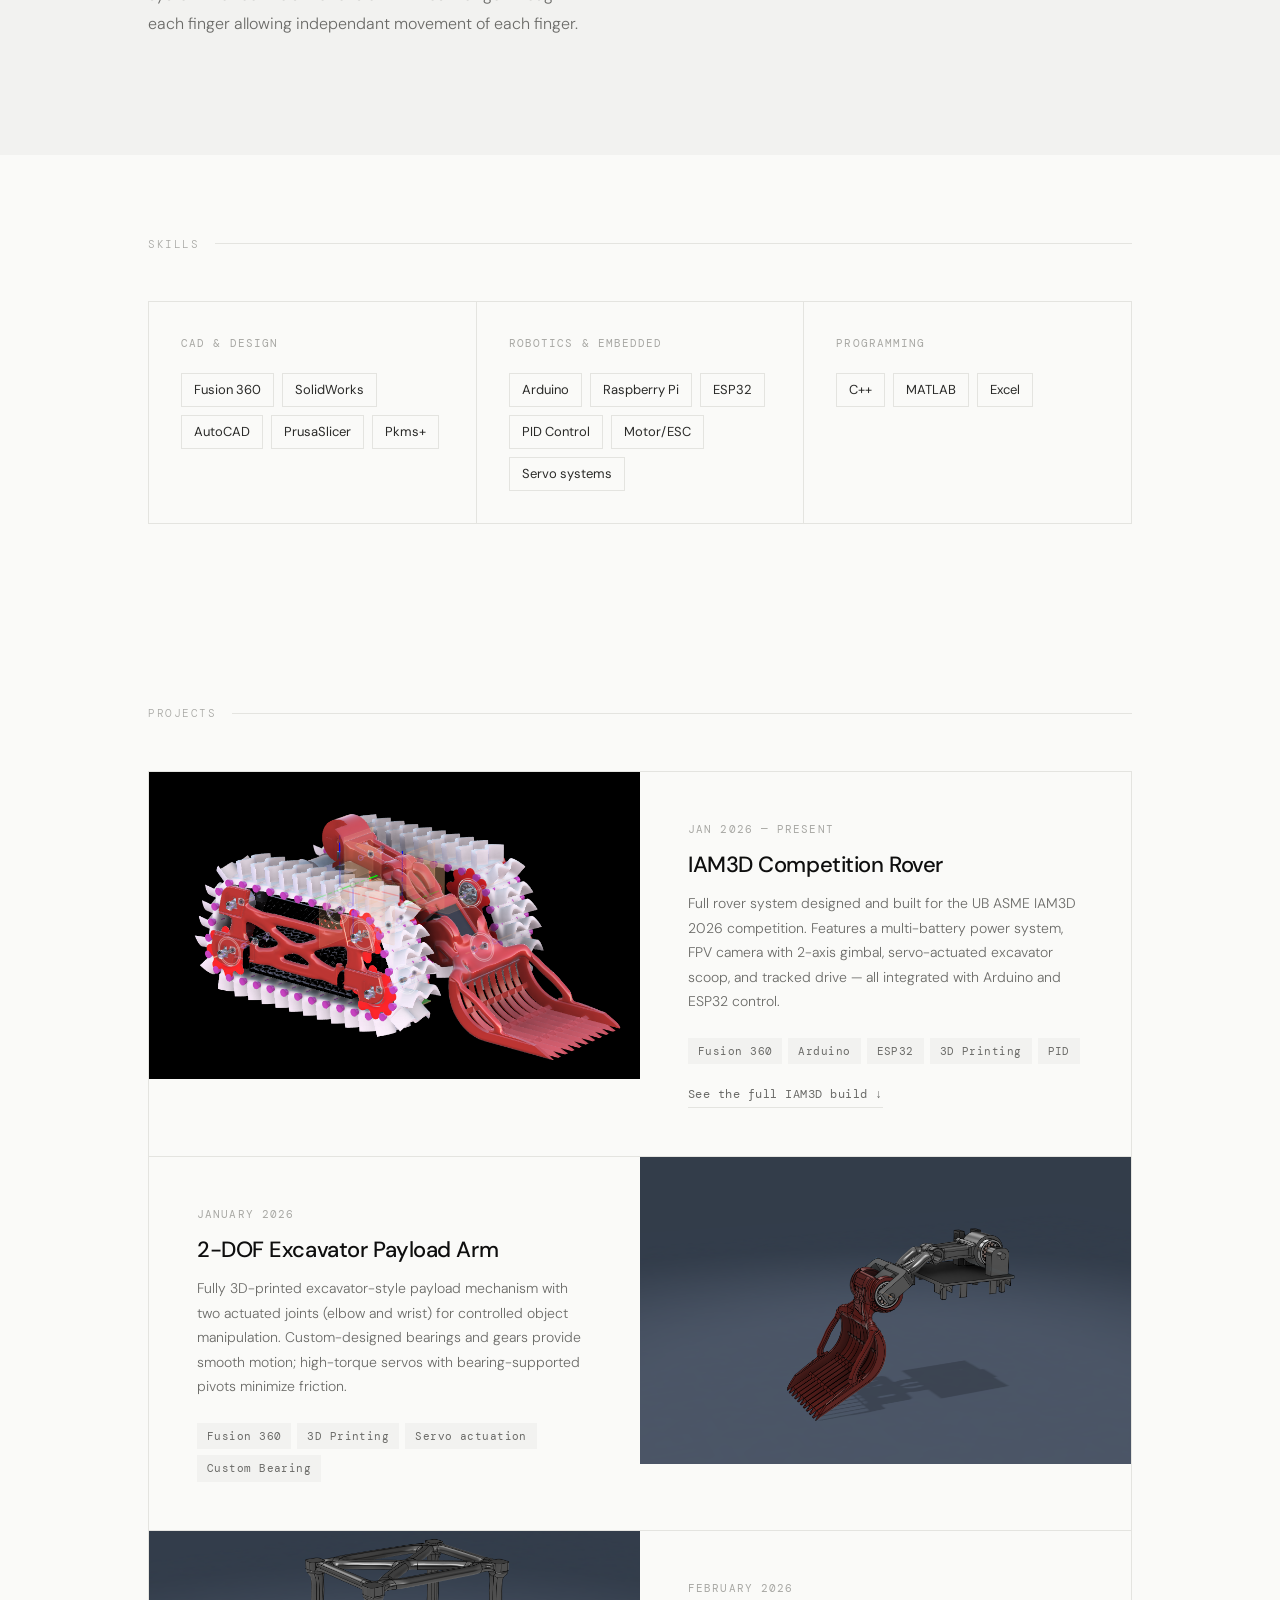
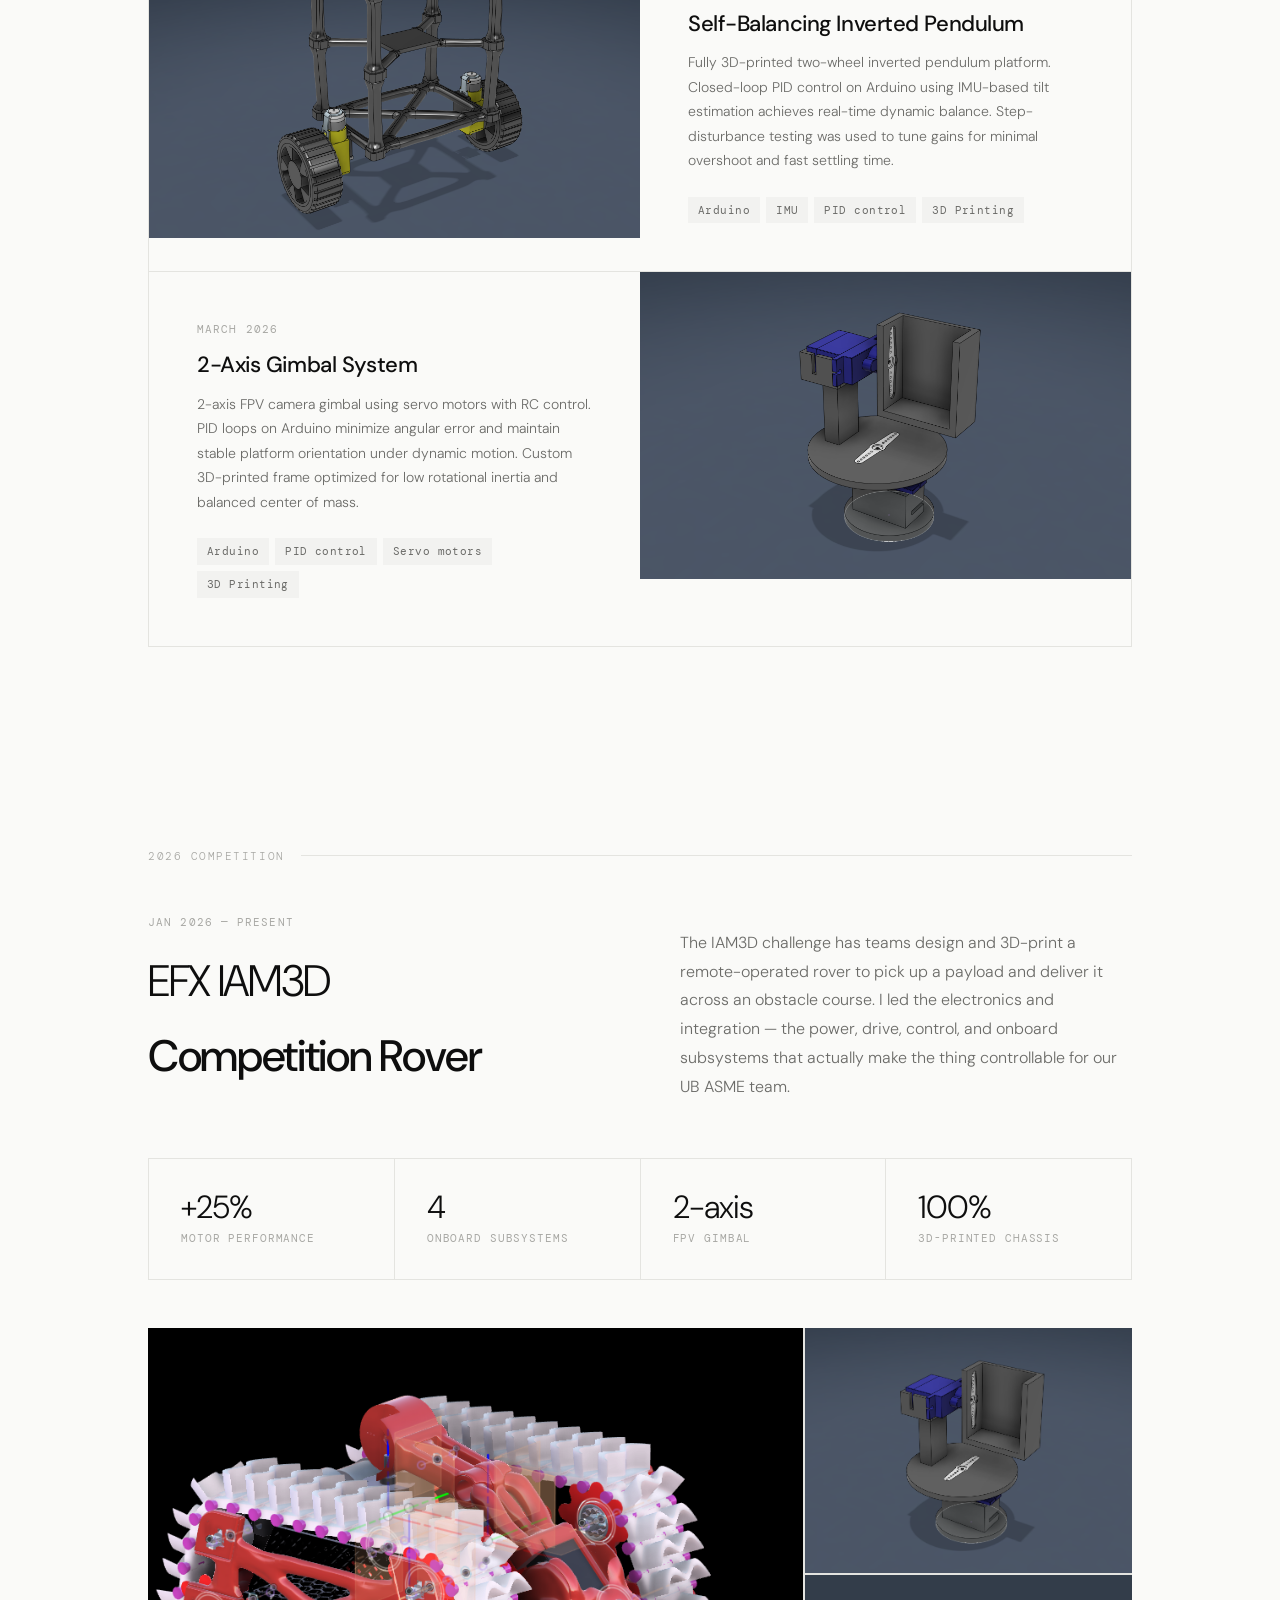
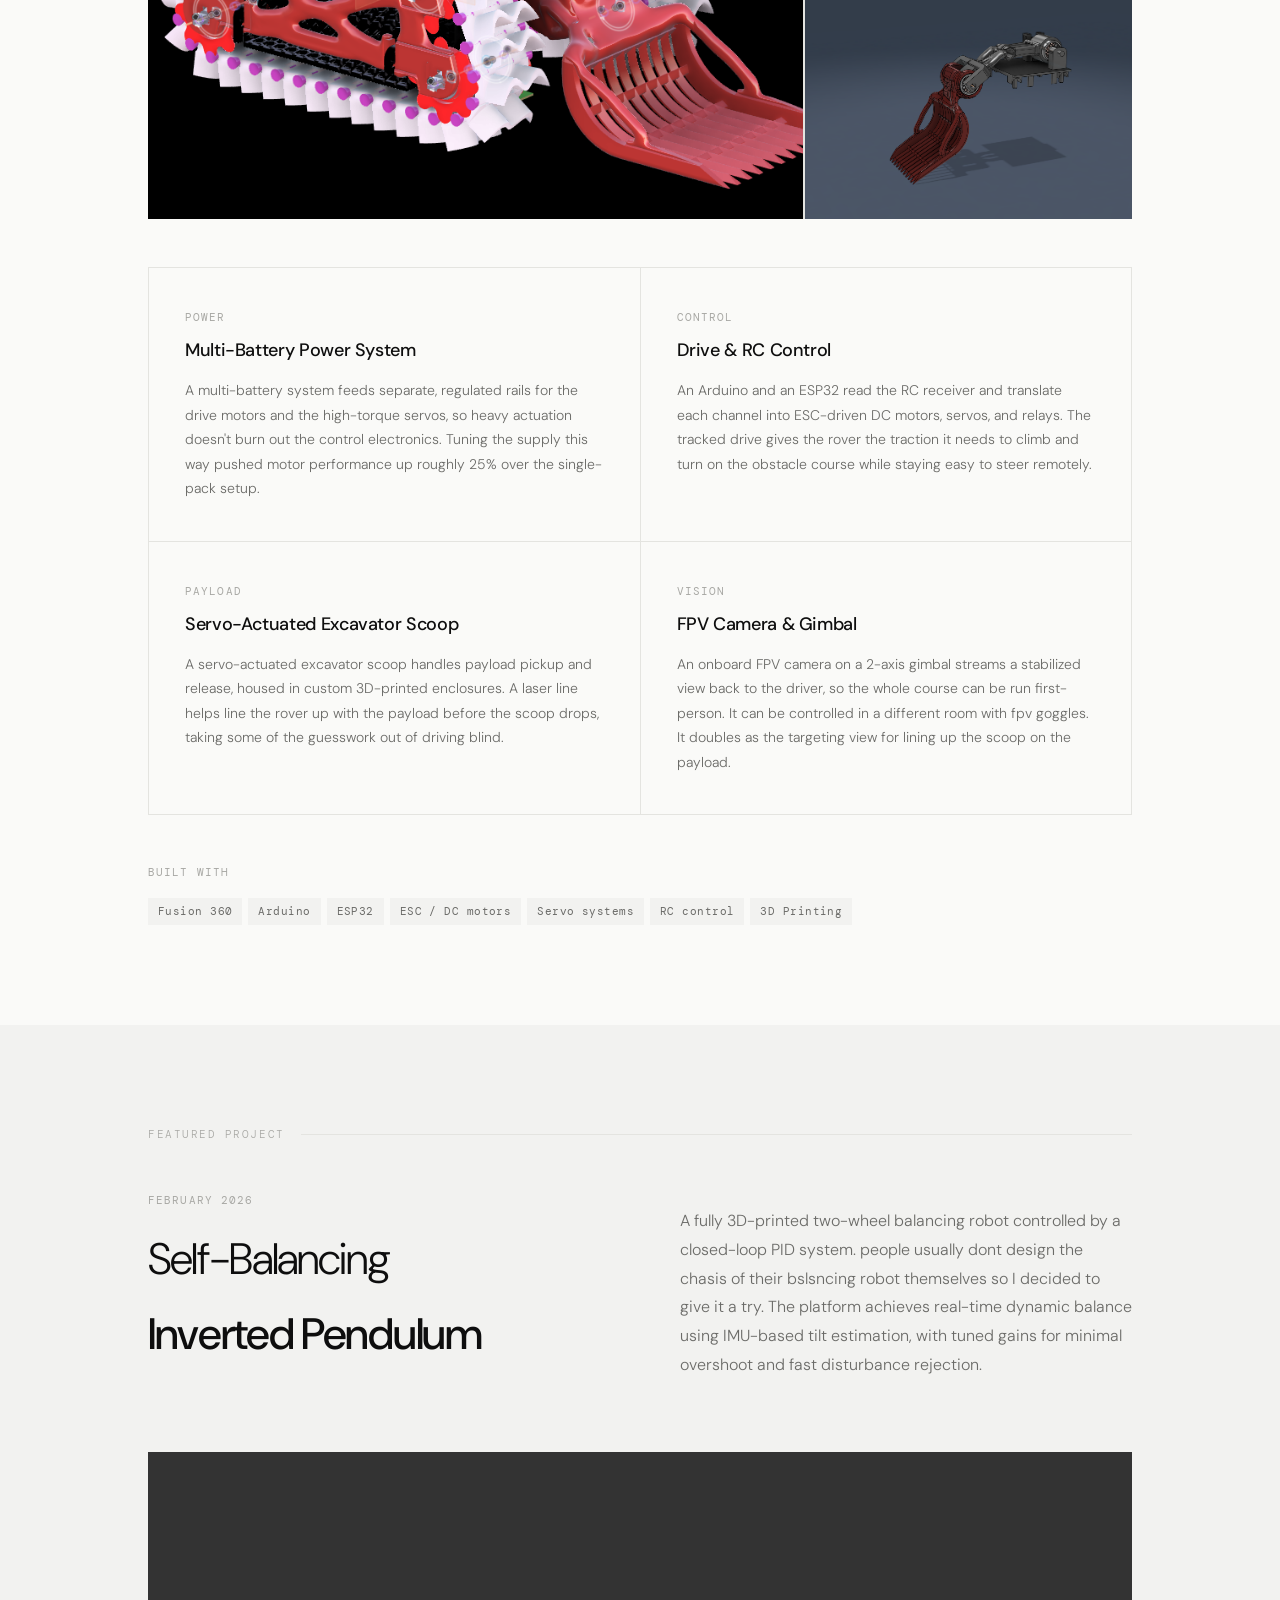
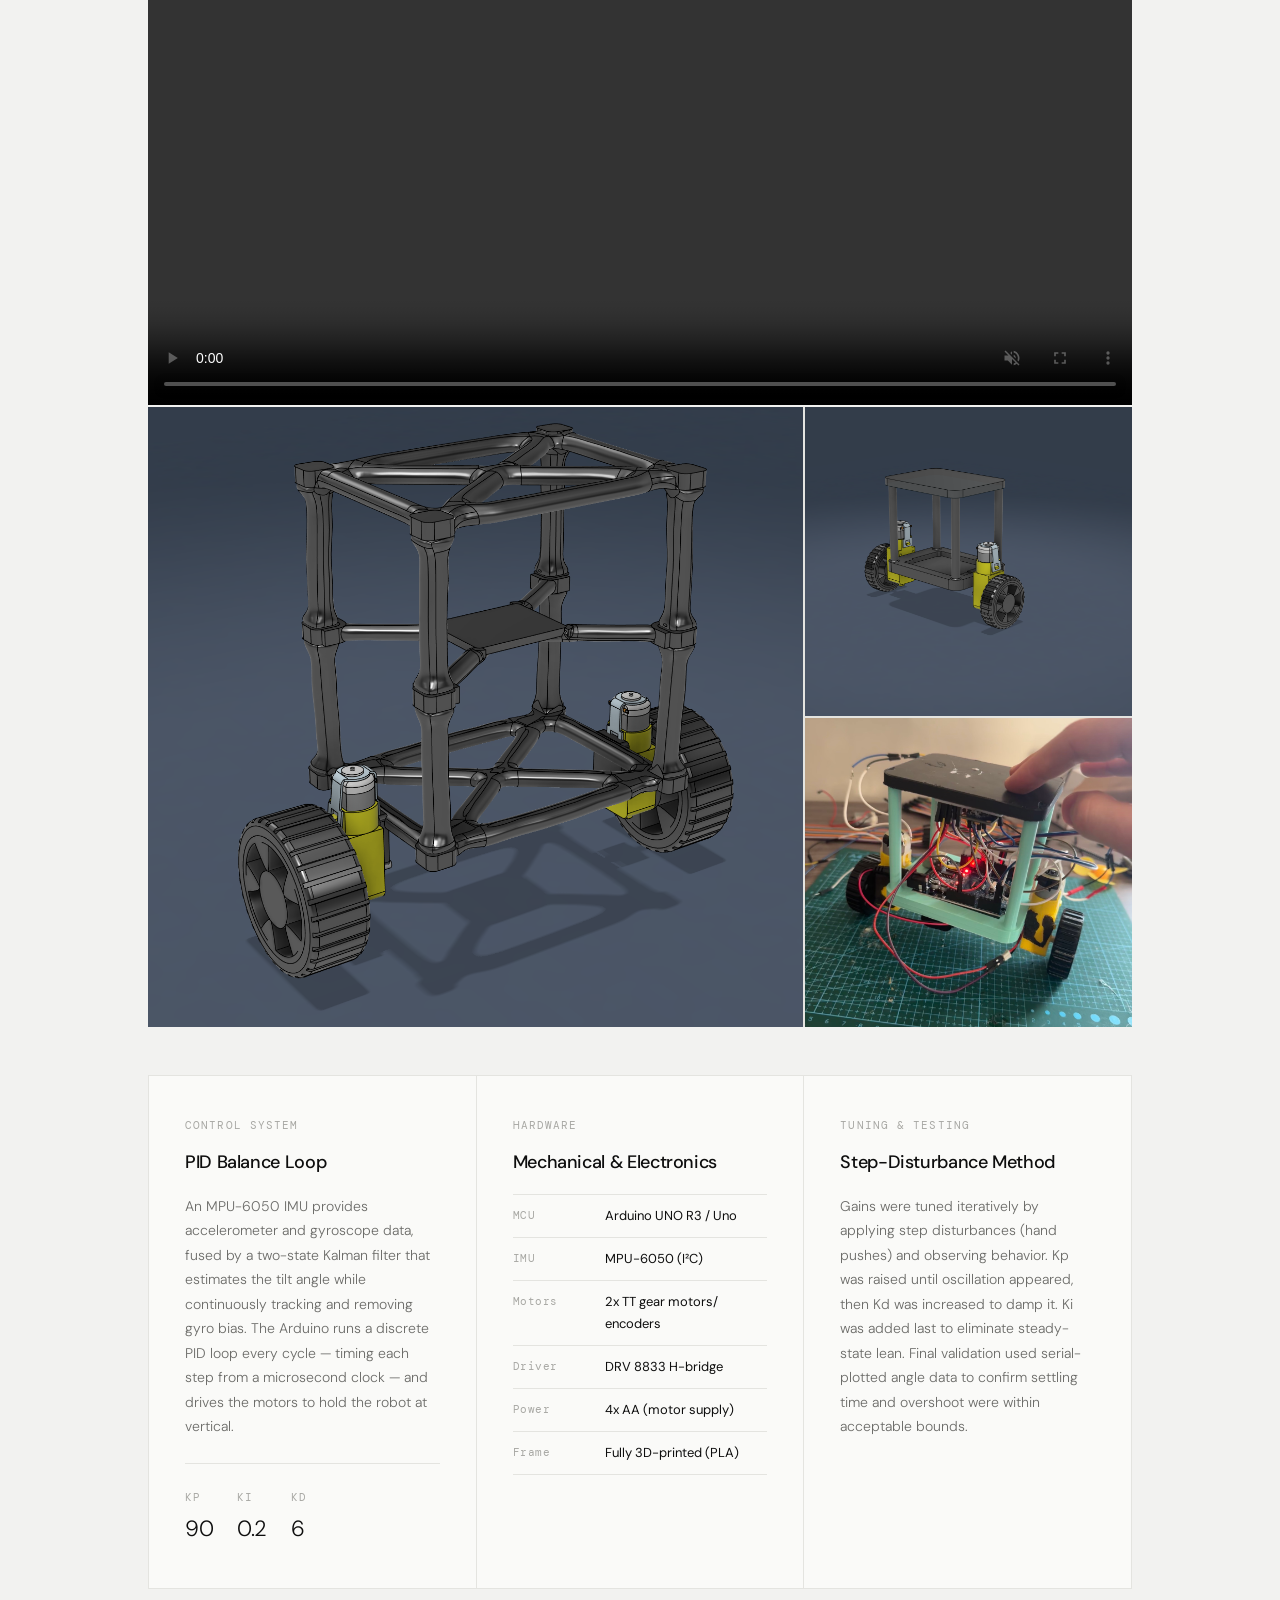
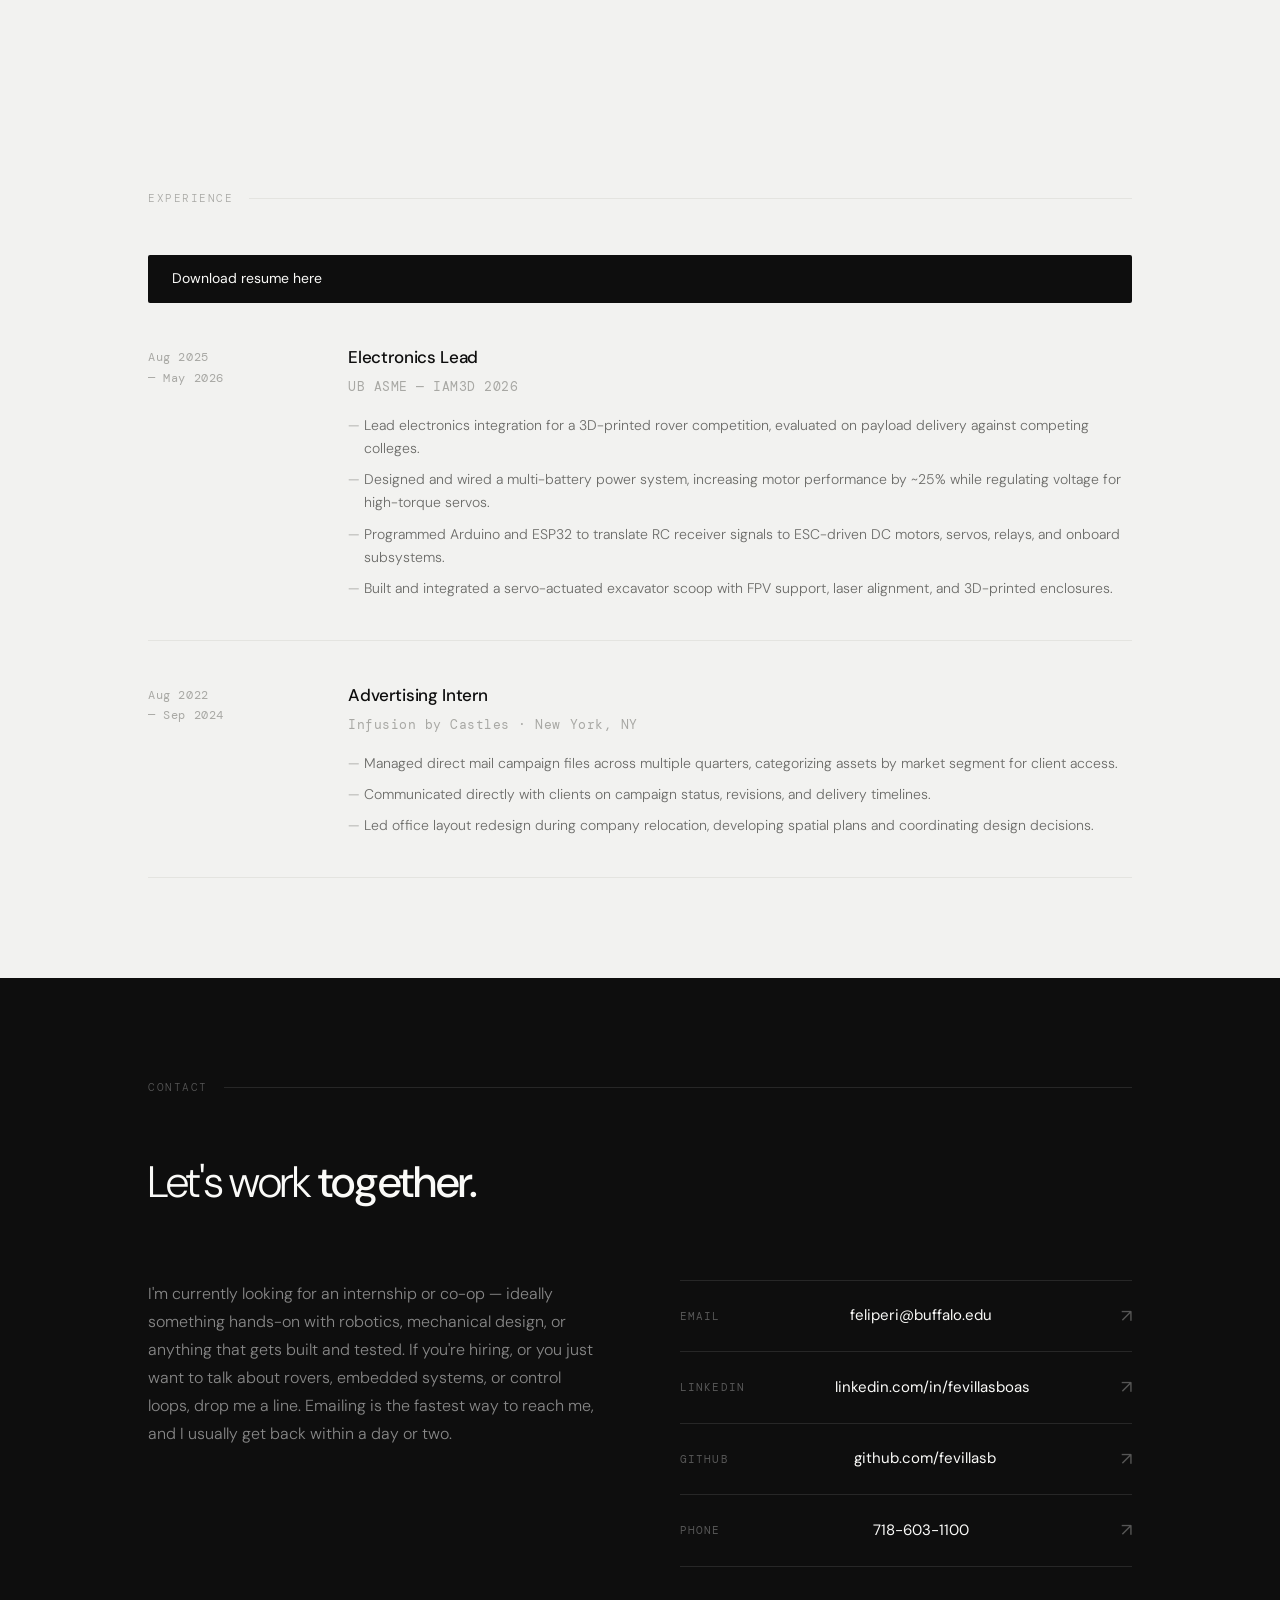
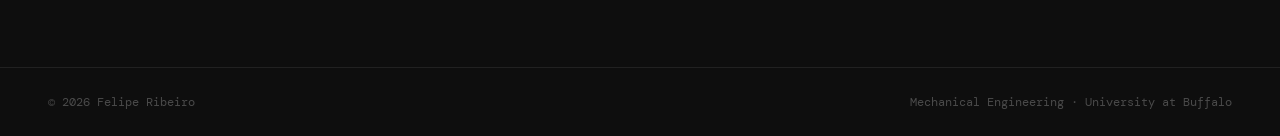
==== commit 66e48857: "Update index.html" ====
--- a/index.html
+++ b/index.html
@@ -65,7 +65,7 @@
         <h2 class="section-title">Engineering problems, <strong>built solutions.</strong></h2>
         <!-- 📝 EDIT: Your bio paragraphs -->
         <p>
-          I'm a Mechanical Engineering student at the University at Buffalo, with a focus on robotics,
+          I'm a Mechanical Engineering student at the University at Buffalo, with a focus on robotics, mechanical design,
           modeling, and rapid prototyping. I thrive in the middle of design and hardware —
           where an idea on paper becomes something that physically works.
         </p>
@@ -74,8 +74,7 @@
           Raspberry Pi, to full mechanical fabrication. I enjoy the full cycle: concept, design, build, test, iterate.
         </p>
         <p>
-          Currently serving as Electronics Lead for UB ASME's IAM3D 2026 rover competition team,
-          where I'm leading integration of power systems, motor control, and onboard subsystems.
+          Currently working on a prosthetic hand personal project, where im translateing servo actuation with a four bar linkage system that controls the tension in wires that go through each finger allowing independant movement of each finger.
         </p>
       </div>
       <div class="about-details fade-up">
@@ -123,7 +122,7 @@
           <span class="skill-tag">SolidWorks</span>
           <span class="skill-tag">AutoCAD</span>
           <span class="skill-tag">PrusaSlicer</span>
-          <span class="skill-tag">3D Printing</span>
+          <span class="skill-tag">Pkms+</span>
         </div>
       </div>
       <div class="skill-group">
@@ -265,7 +264,7 @@
       <p class="rover-intro">
         The IAM3D challenge has teams design and 3D-print a remote-operated rover to pick up
         a payload and deliver it across an obstacle course. I led the electronics and integration —
-        the power, drive, control, and onboard subsystems that actually make the thing drivable —
+        the power, drive, control, and onboard subsystems that actually make the thing controllable 
         for our UB ASME team.
       </p>
     </div>
@@ -311,8 +310,8 @@
         <p class="rover-system-label">Power</p>
         <h3 class="rover-system-title">Multi-Battery Power System</h3>
         <p class="rover-system-body">
-          A multi-battery architecture feeds separate, regulated rails for the drive motors and the
-          high-torque servos, so heavy actuation doesn't brown out the control electronics. Tuning
+          A multi-battery system feeds separate, regulated rails for the drive motors and the
+          high-torque servos, so heavy actuation doesn't burn out the control electronics. Tuning
           the supply this way pushed motor performance up roughly 25% over the single-pack setup.
         </p>
       </div>
@@ -339,7 +338,7 @@
         <h3 class="rover-system-title">FPV Camera &amp; Gimbal</h3>
         <p class="rover-system-body">
           An onboard FPV camera on a 2-axis gimbal streams a stabilized view back to the driver, so the
-          whole course can be run first-person. It doubles as the targeting view for lining up the scoop
+          whole course can be run first-person. It can be controlled in a different room with fpv goggles. It doubles as the targeting view for lining up the scoop
           on the payload.
         </p>
       </div>
@@ -372,7 +371,7 @@
         <h2 class="section-title">Self-Balancing<br><strong>Inverted Pendulum</strong></h2>
       </div>
       <p class="bbot-intro">
-        A fully 3D-printed two-wheel balancing robot controlled by a closed-loop PID system.
+        A fully 3D-printed two-wheel balancing robot controlled by a closed-loop PID system. people usually dont design the chasis of their bslsncing robot themselves so I decided to give it a try.
         The platform achieves real-time dynamic balance using IMU-based tilt estimation,
         with tuned gains for minimal overshoot and fast disturbance rejection.
       </p>
@@ -437,7 +436,7 @@
         <p class="bbot-tech-label">Tuning &amp; Testing</p>
         <h3 class="bbot-tech-title">Step-Disturbance Method</h3>
         <p class="bbot-tech-body">
-Gains were tuned iteratively by applying step disturbances (hand pushes) and observing recovery behavior. 
+Gains were tuned iteratively by applying step disturbances (hand pushes) and observing behavior. 
           Kp was raised until oscillation appeared, then Kd was increased to damp it. 
           Ki was added last to eliminate steady-state lean. 
           Final validation used serial-plotted angle data to confirm settling time and overshoot were within acceptable bounds.
@@ -457,15 +456,15 @@
      
       <!-- 📝 EDIT EXPERIENCE 1 -->
       <div class="exp-item fade-up">
-        <p class="exp-period">Aug 2025<br>— Present</p>
+        <p class="exp-period">Aug 2025<br>— May 2026</p>
         <div>
           <h3 class="exp-title">Electronics Lead</h3>
           <p class="exp-org">UB ASME — IAM3D 2026</p>
           <ul class="exp-bullets">
-            <li>Leading electronics integration for a 3D-printed rover competition, evaluated on payload delivery against competing colleges.</li>
+            <li>Lead electronics integration for a 3D-printed rover competition, evaluated on payload delivery against competing colleges.</li>
             <li>Designed and wired a multi-battery power system, increasing motor performance by ~25% while regulating voltage for high-torque servos.</li>
             <li>Programmed Arduino and ESP32 to translate RC receiver signals to ESC-driven DC motors, servos, relays, and onboard subsystems.</li>
-            <li>Built and integrated a servo-actuated excavator scoop with FPV support, laser alignment, and custom 3D-printed enclosures.</li>
+            <li>Built and integrated a servo-actuated excavator scoop with FPV support, laser alignment, and 3D-printed enclosures.</li>
           </ul>
         </div>
       </div>
@@ -495,9 +494,9 @@
     <h2 class="section-title" style="color: var(--white);">Let's work <strong>together.</strong></h2>
     <div class="contact-grid">
       <p class="contact-sub">
-        I'm looking for a summer internship or co-op — ideally something hands-on with robotics,
+        I'm currently looking for an internship or co-op — ideally something hands-on with robotics,
         mechanical design, or anything that gets built and tested. If you're hiring, or you just
-        want to talk shop about rovers, 3D printing, or control loops, drop me a line. Email is the
+        want to talk about rovers, embedded systems, or control loops, drop me a line. Emailing is the
         fastest way to reach me, and I usually get back within a day or two.
       </p>
       <div class="contact-links">
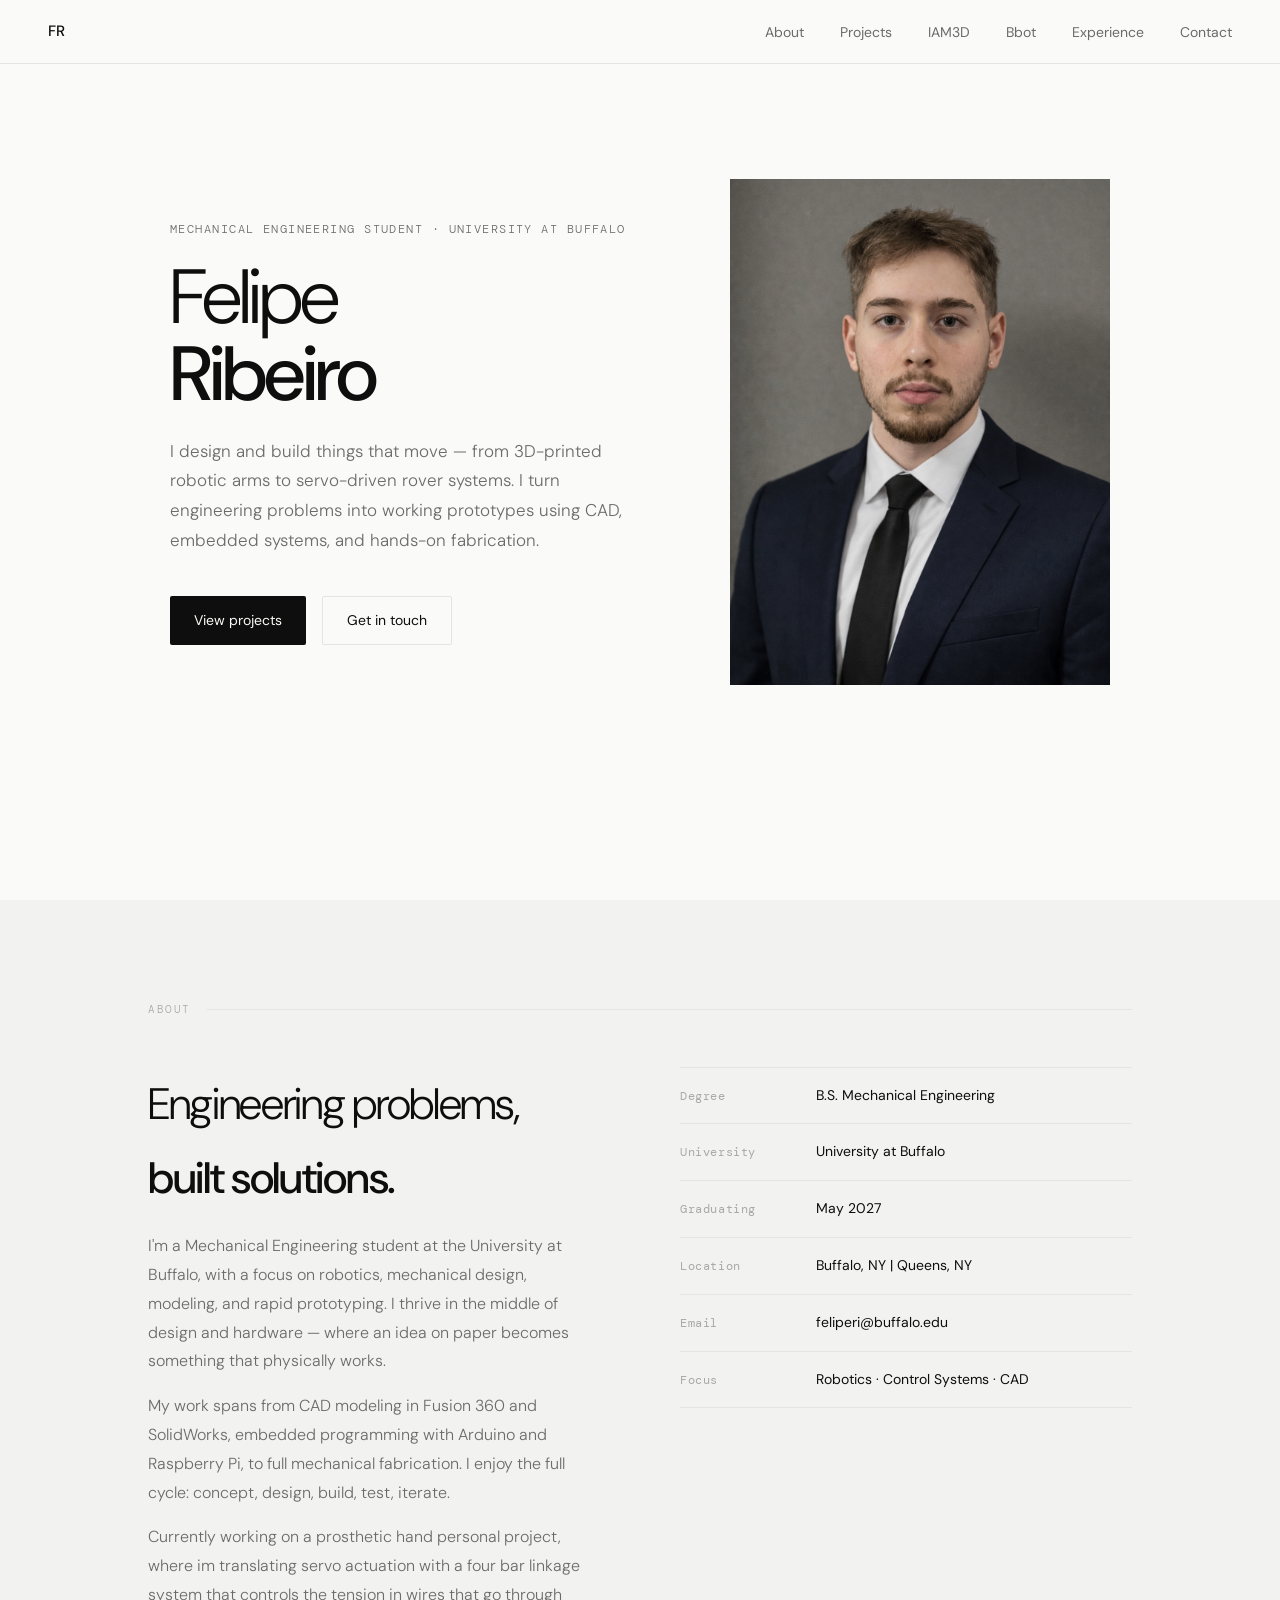
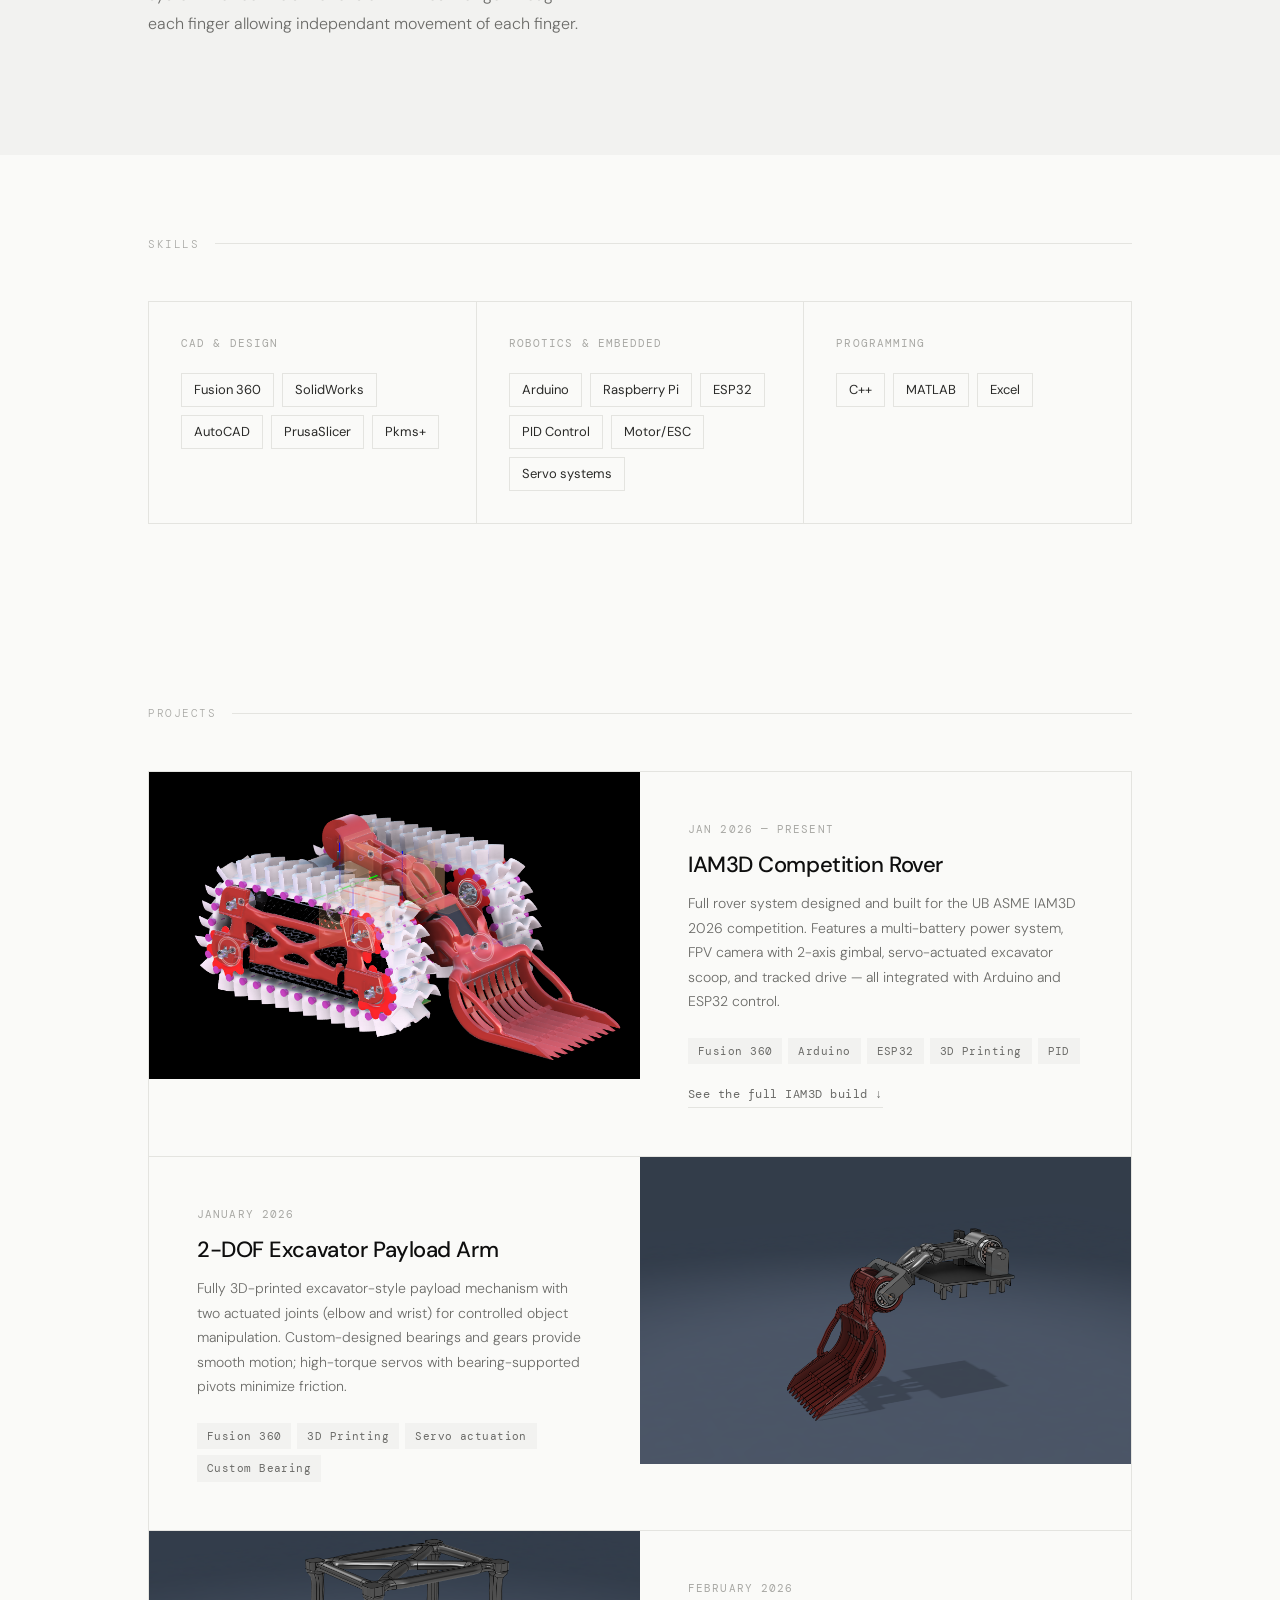
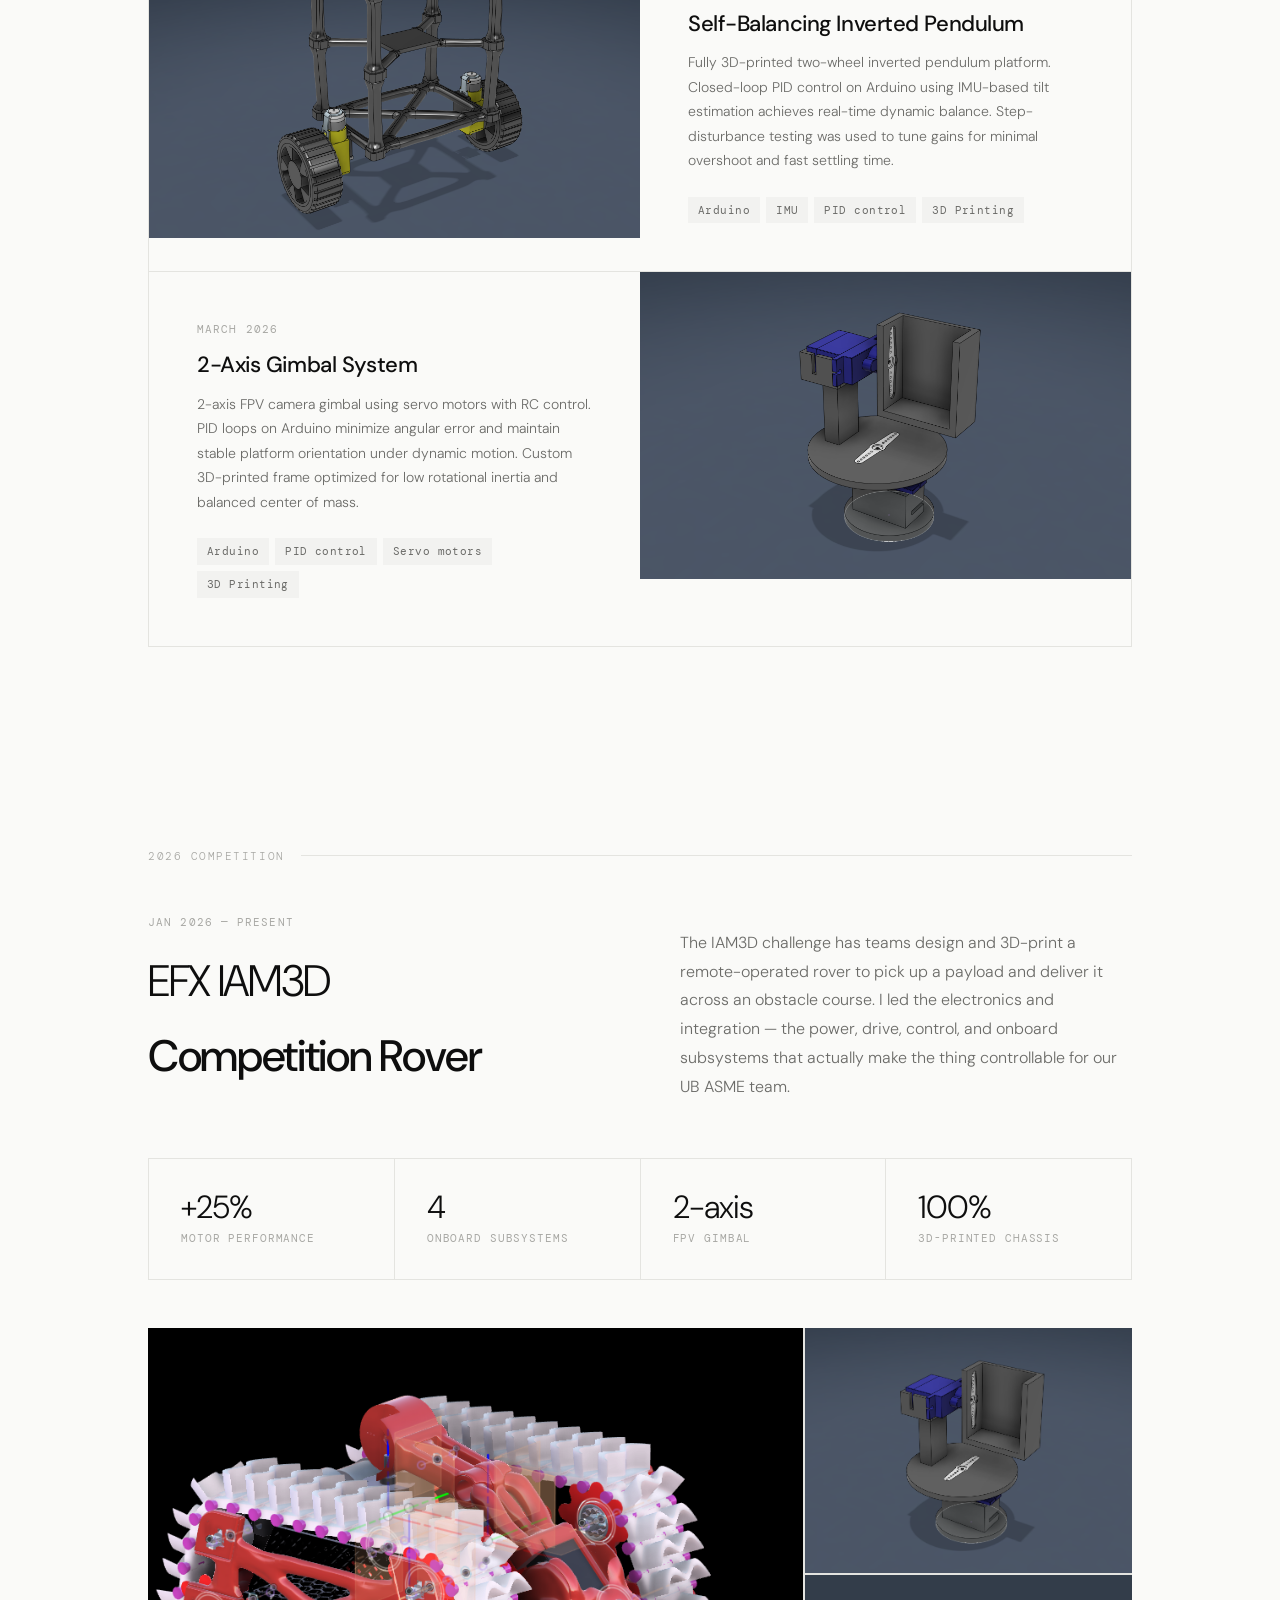
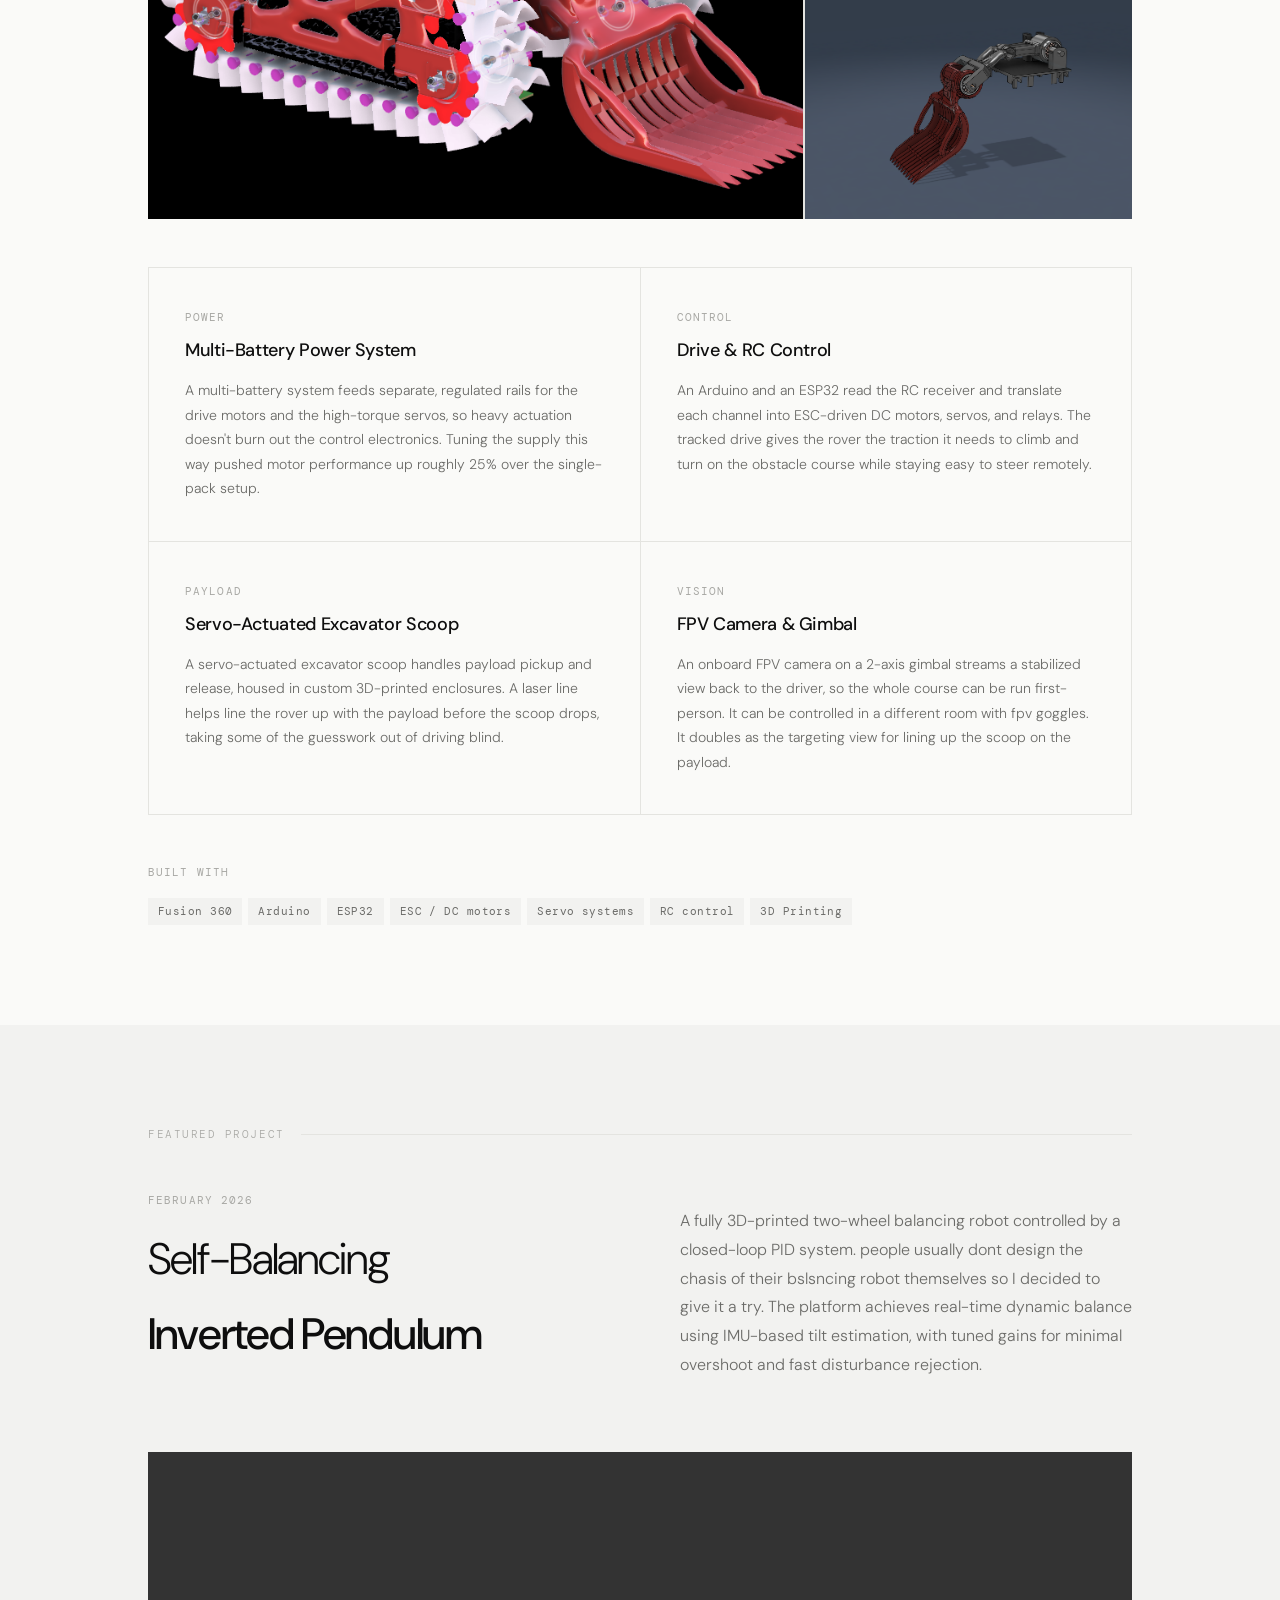
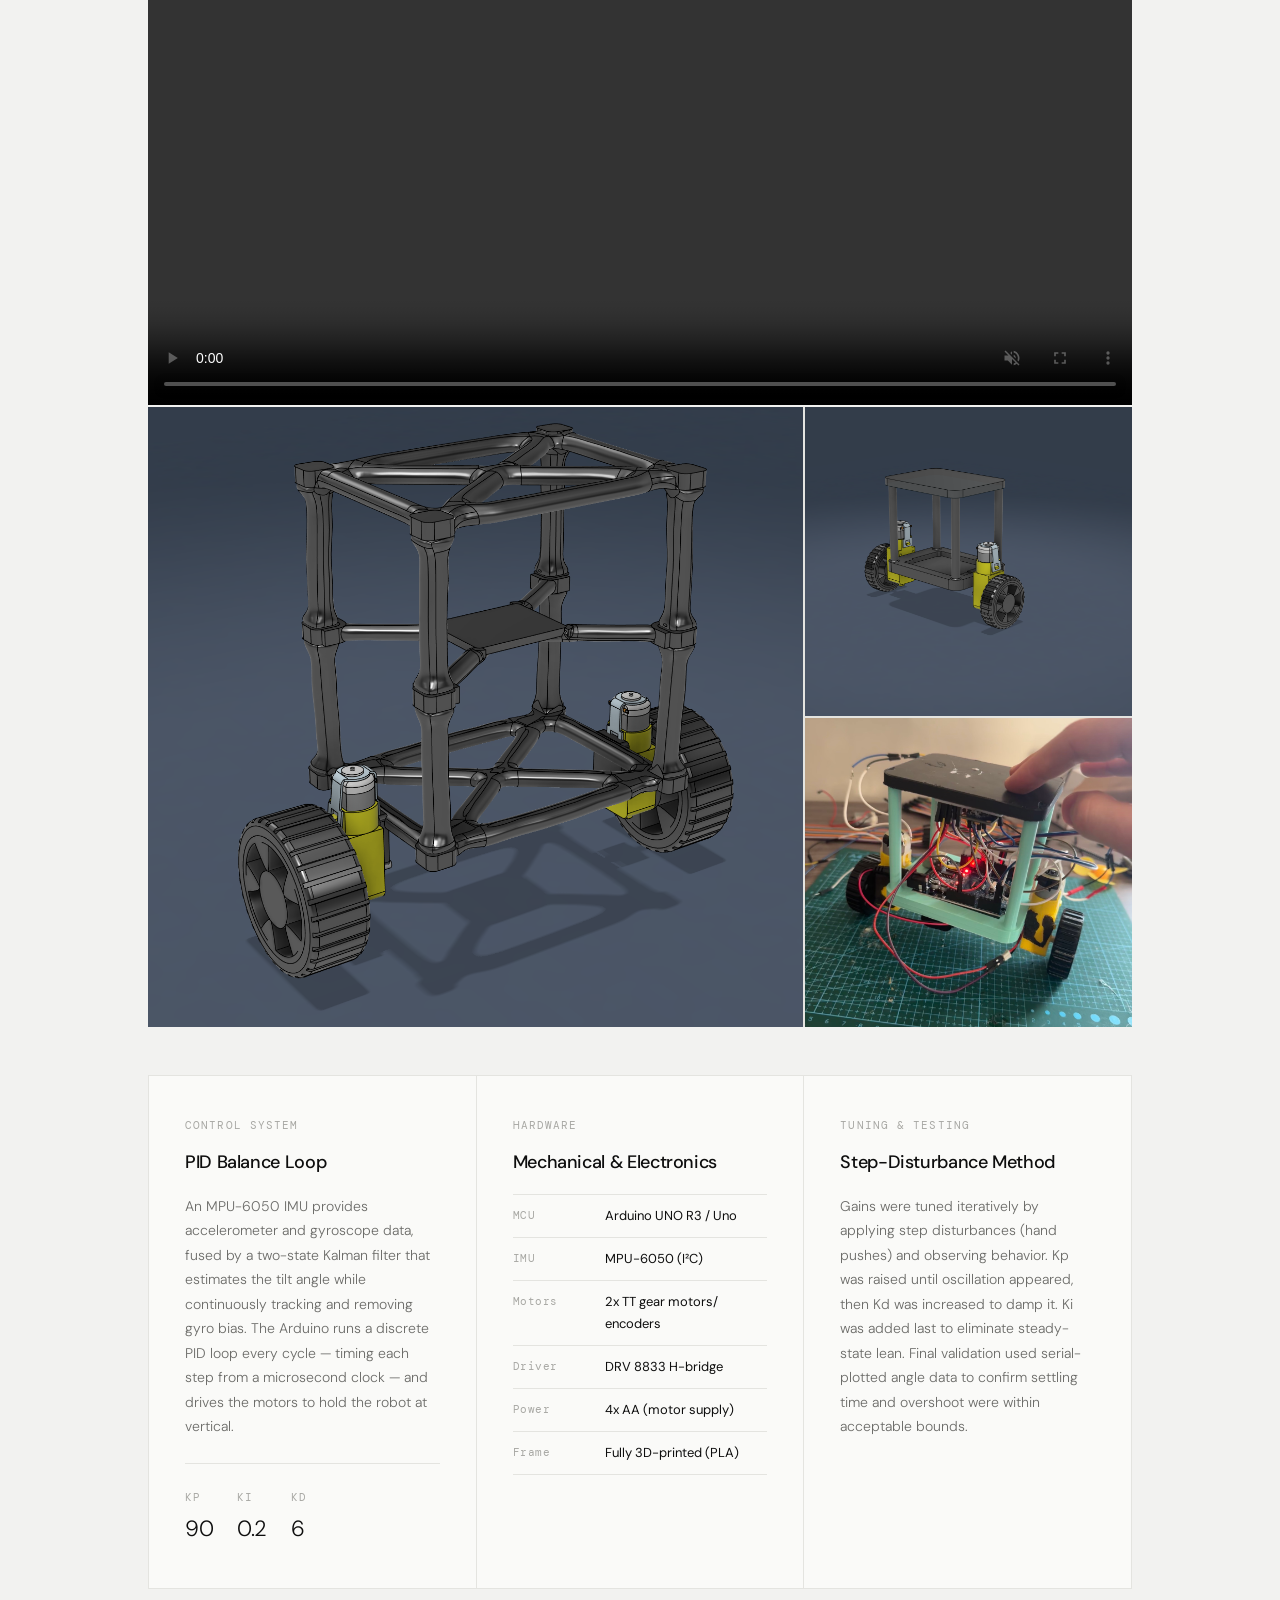
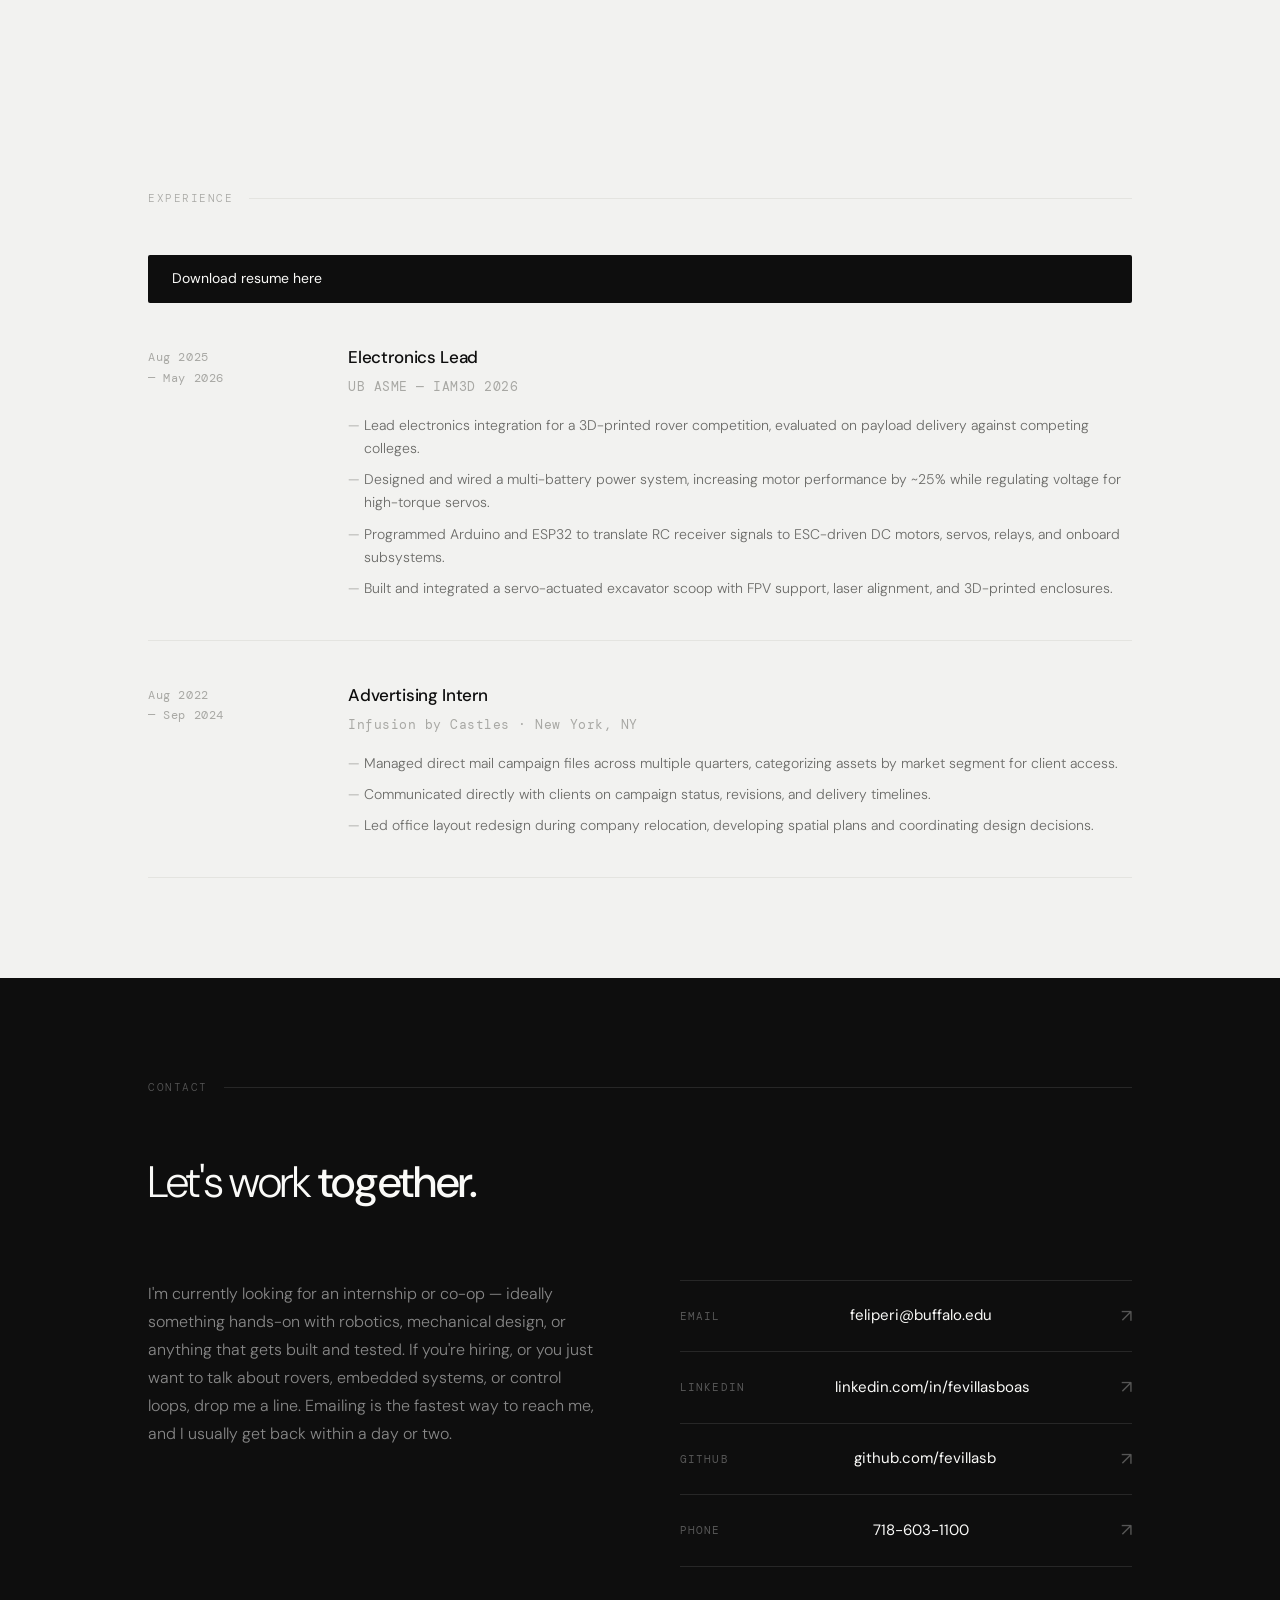
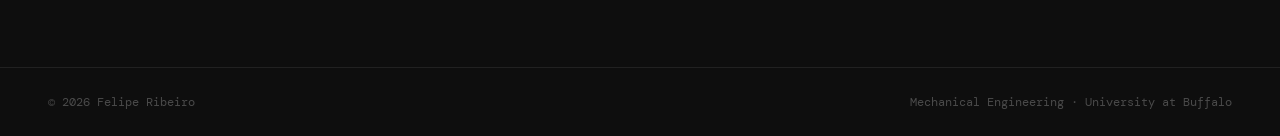
==== commit 5ca9471d: "Update index.html" ====
--- a/index.html
+++ b/index.html
@@ -74,7 +74,7 @@
           Raspberry Pi, to full mechanical fabrication. I enjoy the full cycle: concept, design, build, test, iterate.
         </p>
         <p>
-          Currently working on a prosthetic hand personal project, where im translateing servo actuation with a four bar linkage system that controls the tension in wires that go through each finger allowing independant movement of each finger.
+          Currently working on a prosthetic hand personal project, where im translating servo actuation with a four bar linkage system that controls the tension in wires that go through each finger allowing independant movement of each finger.
         </p>
       </div>
       <div class="about-details fade-up">
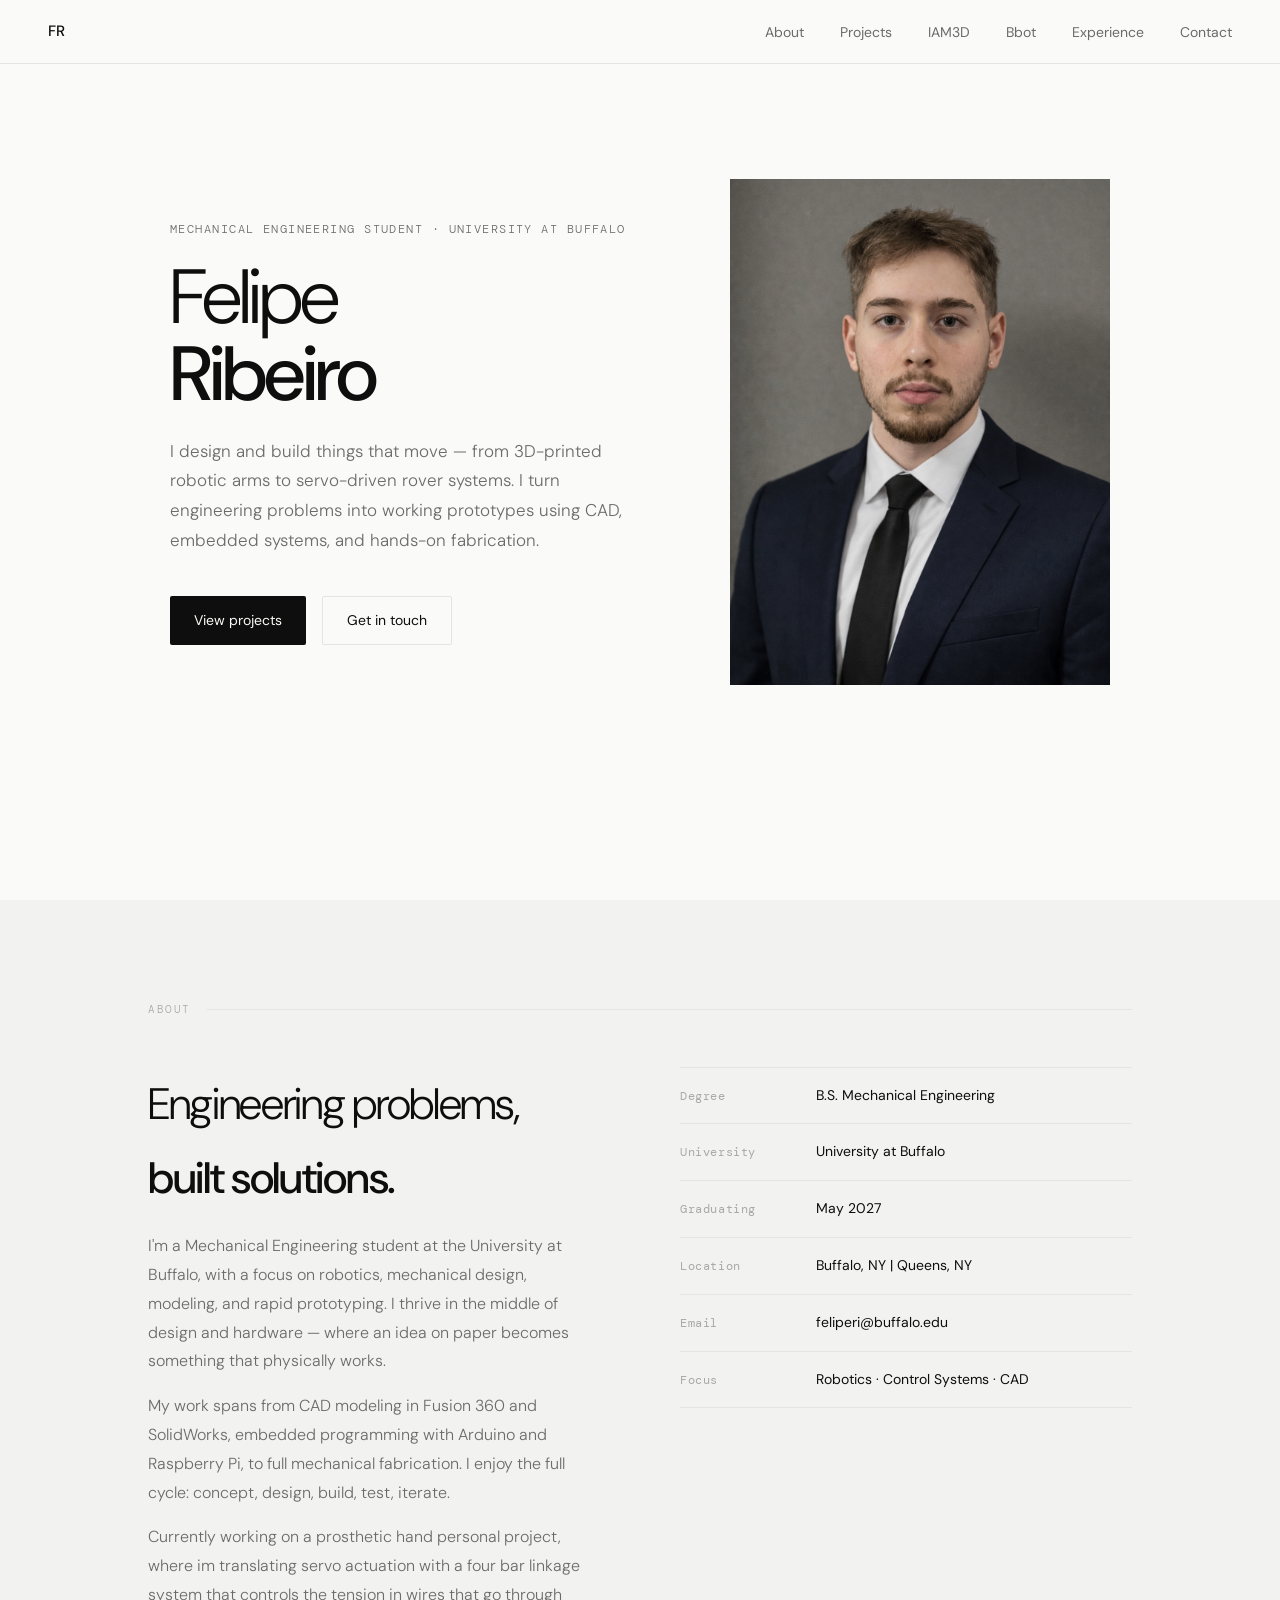
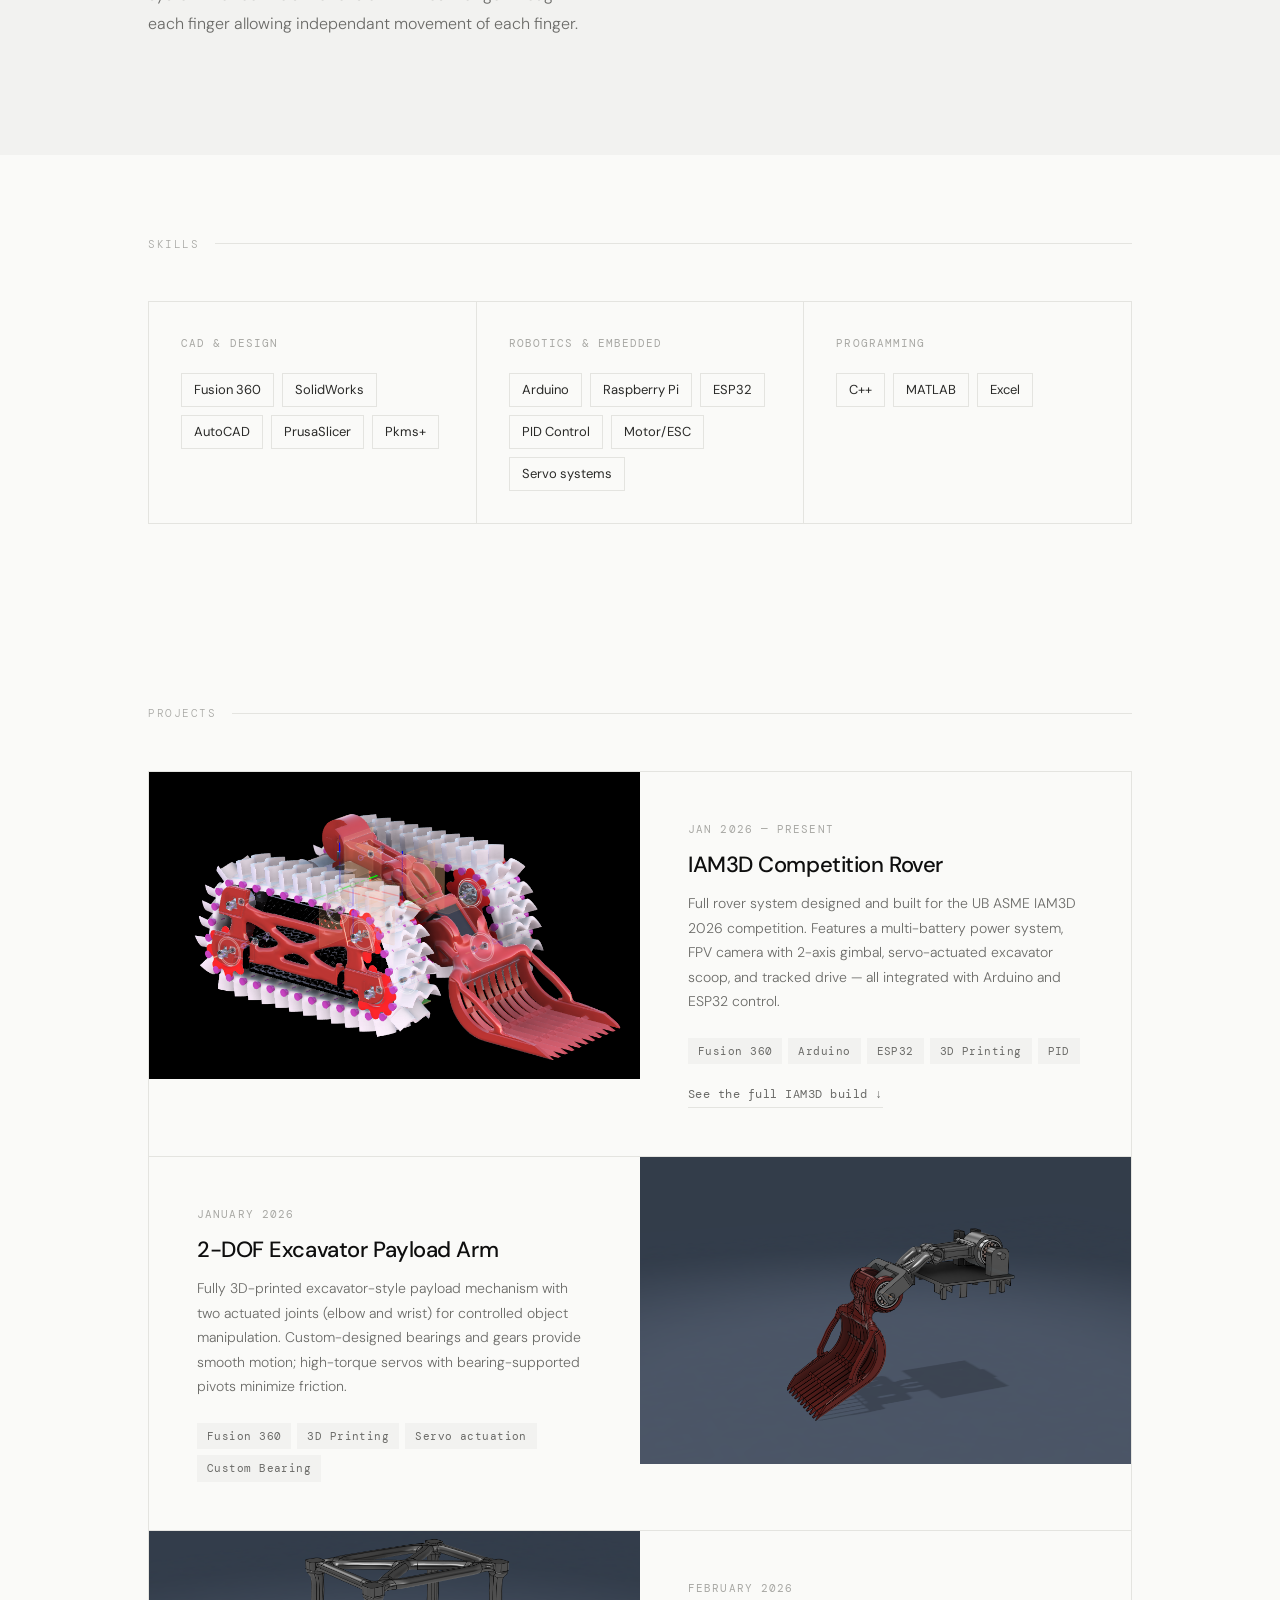
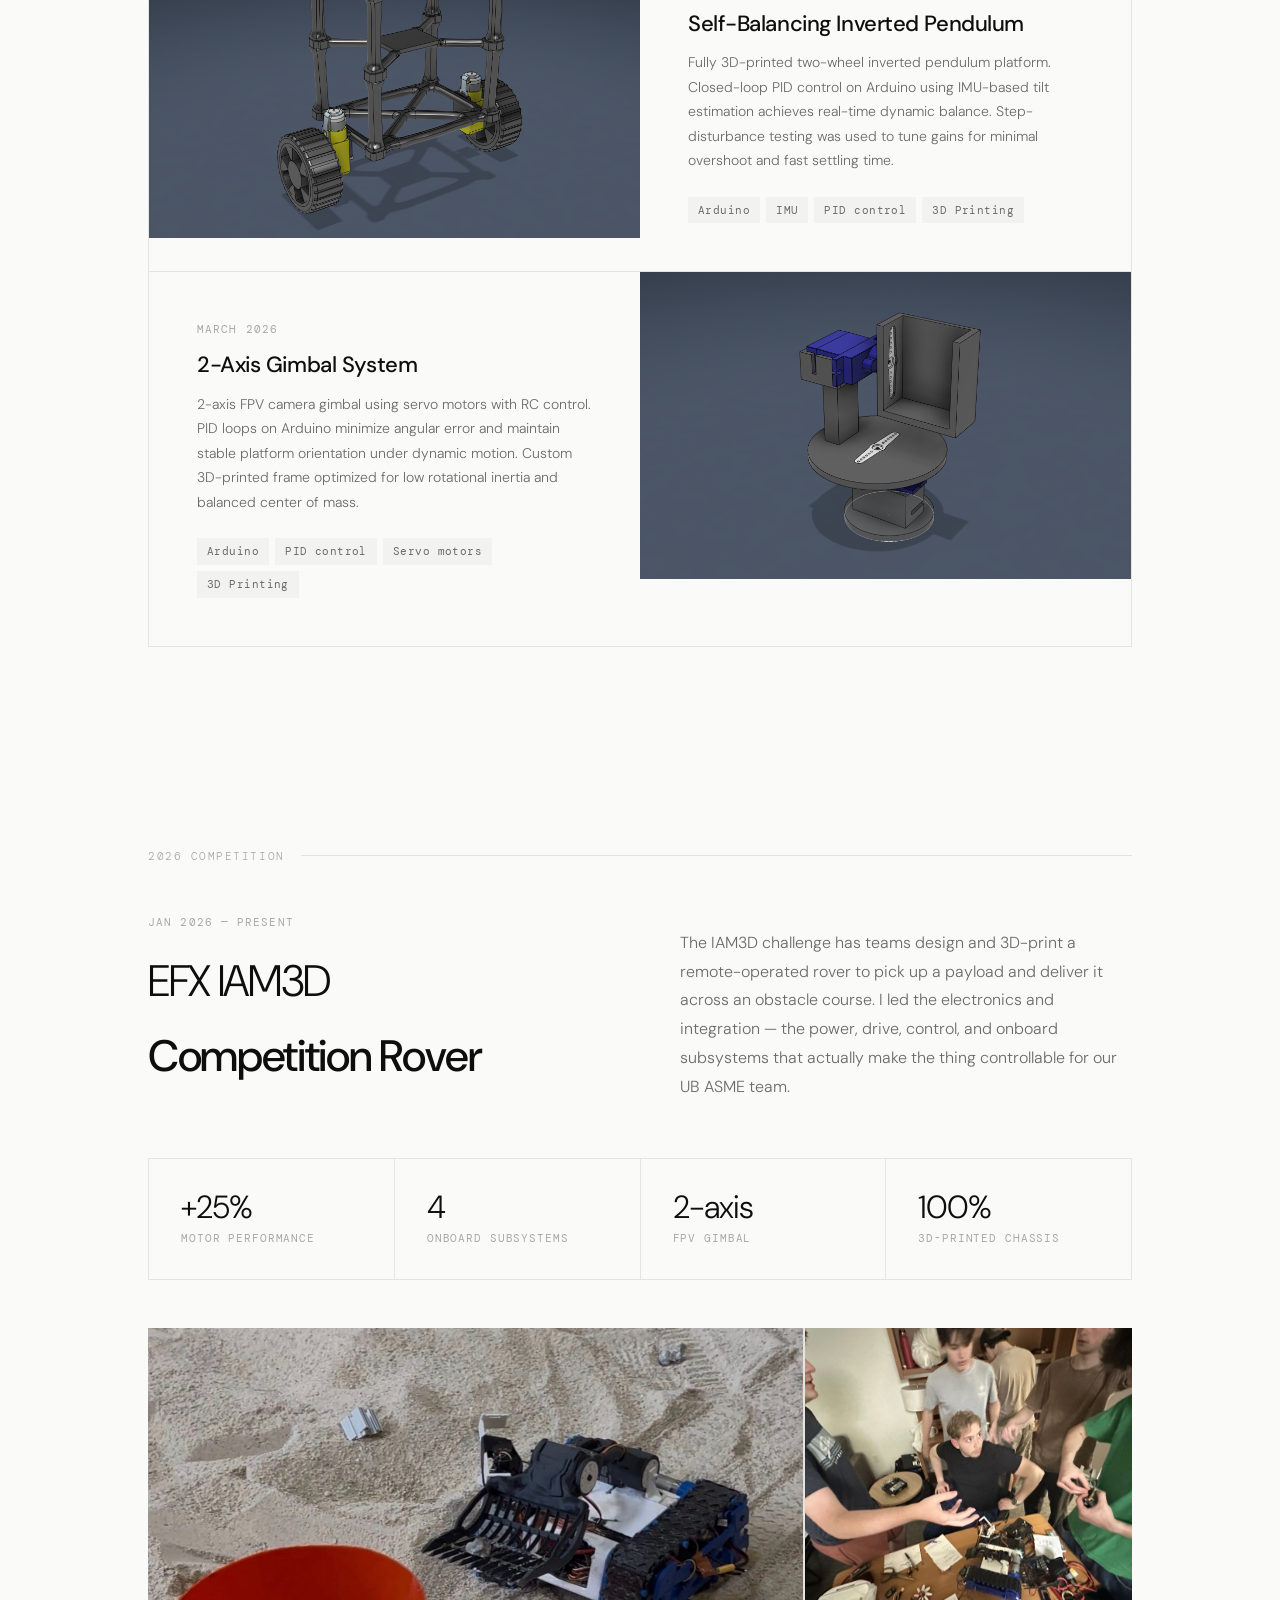
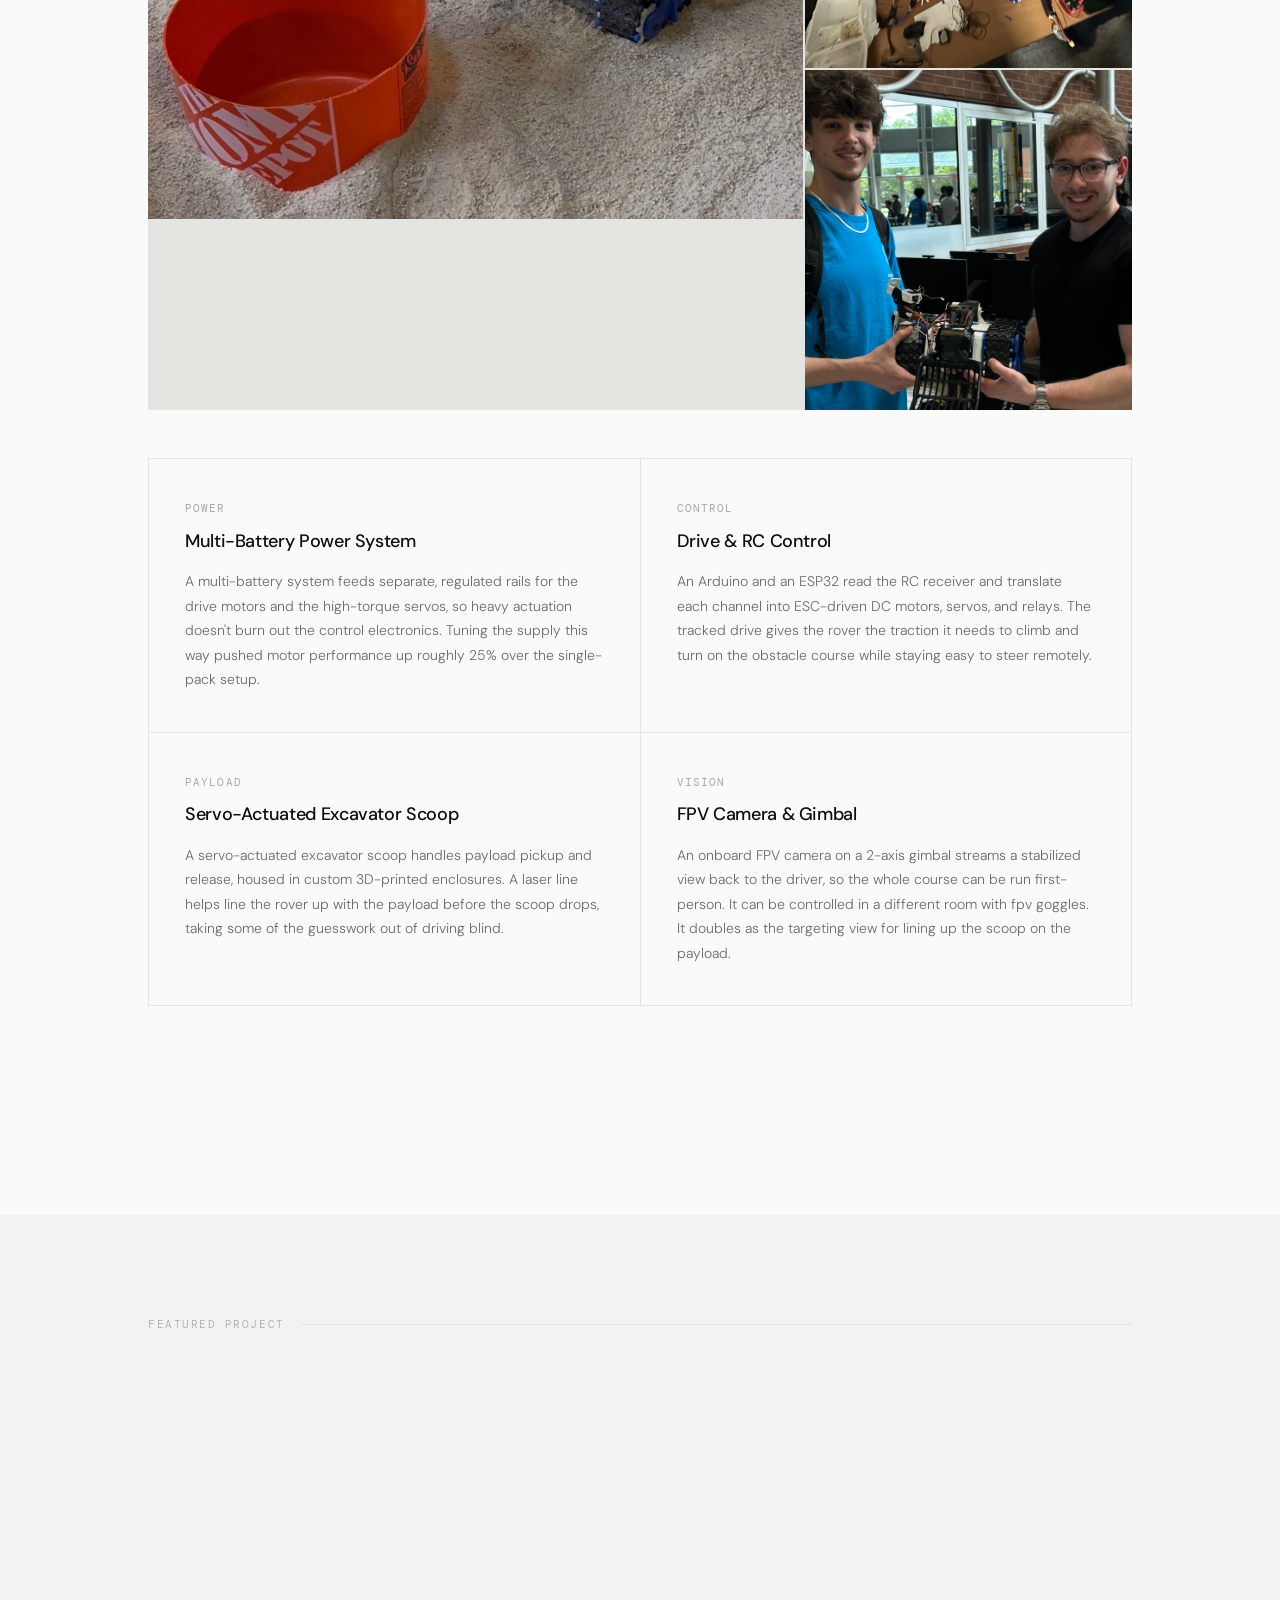
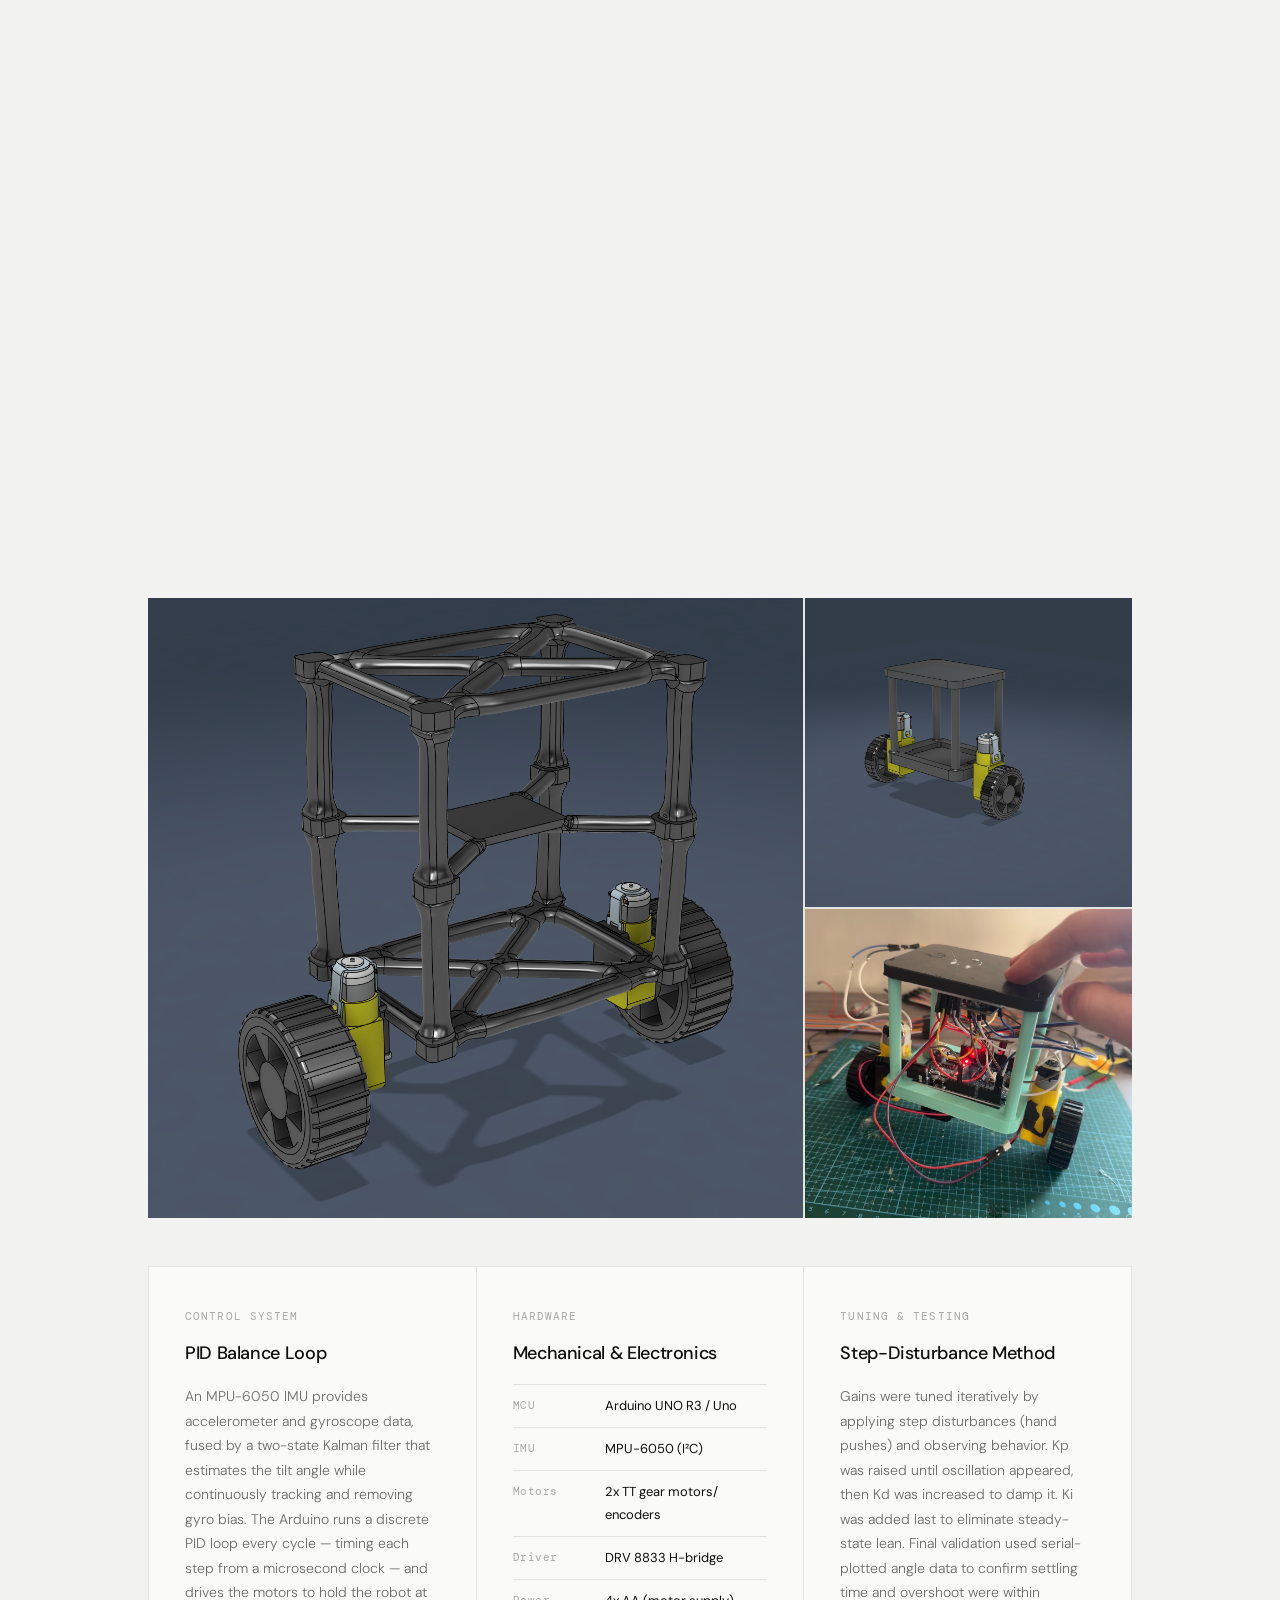
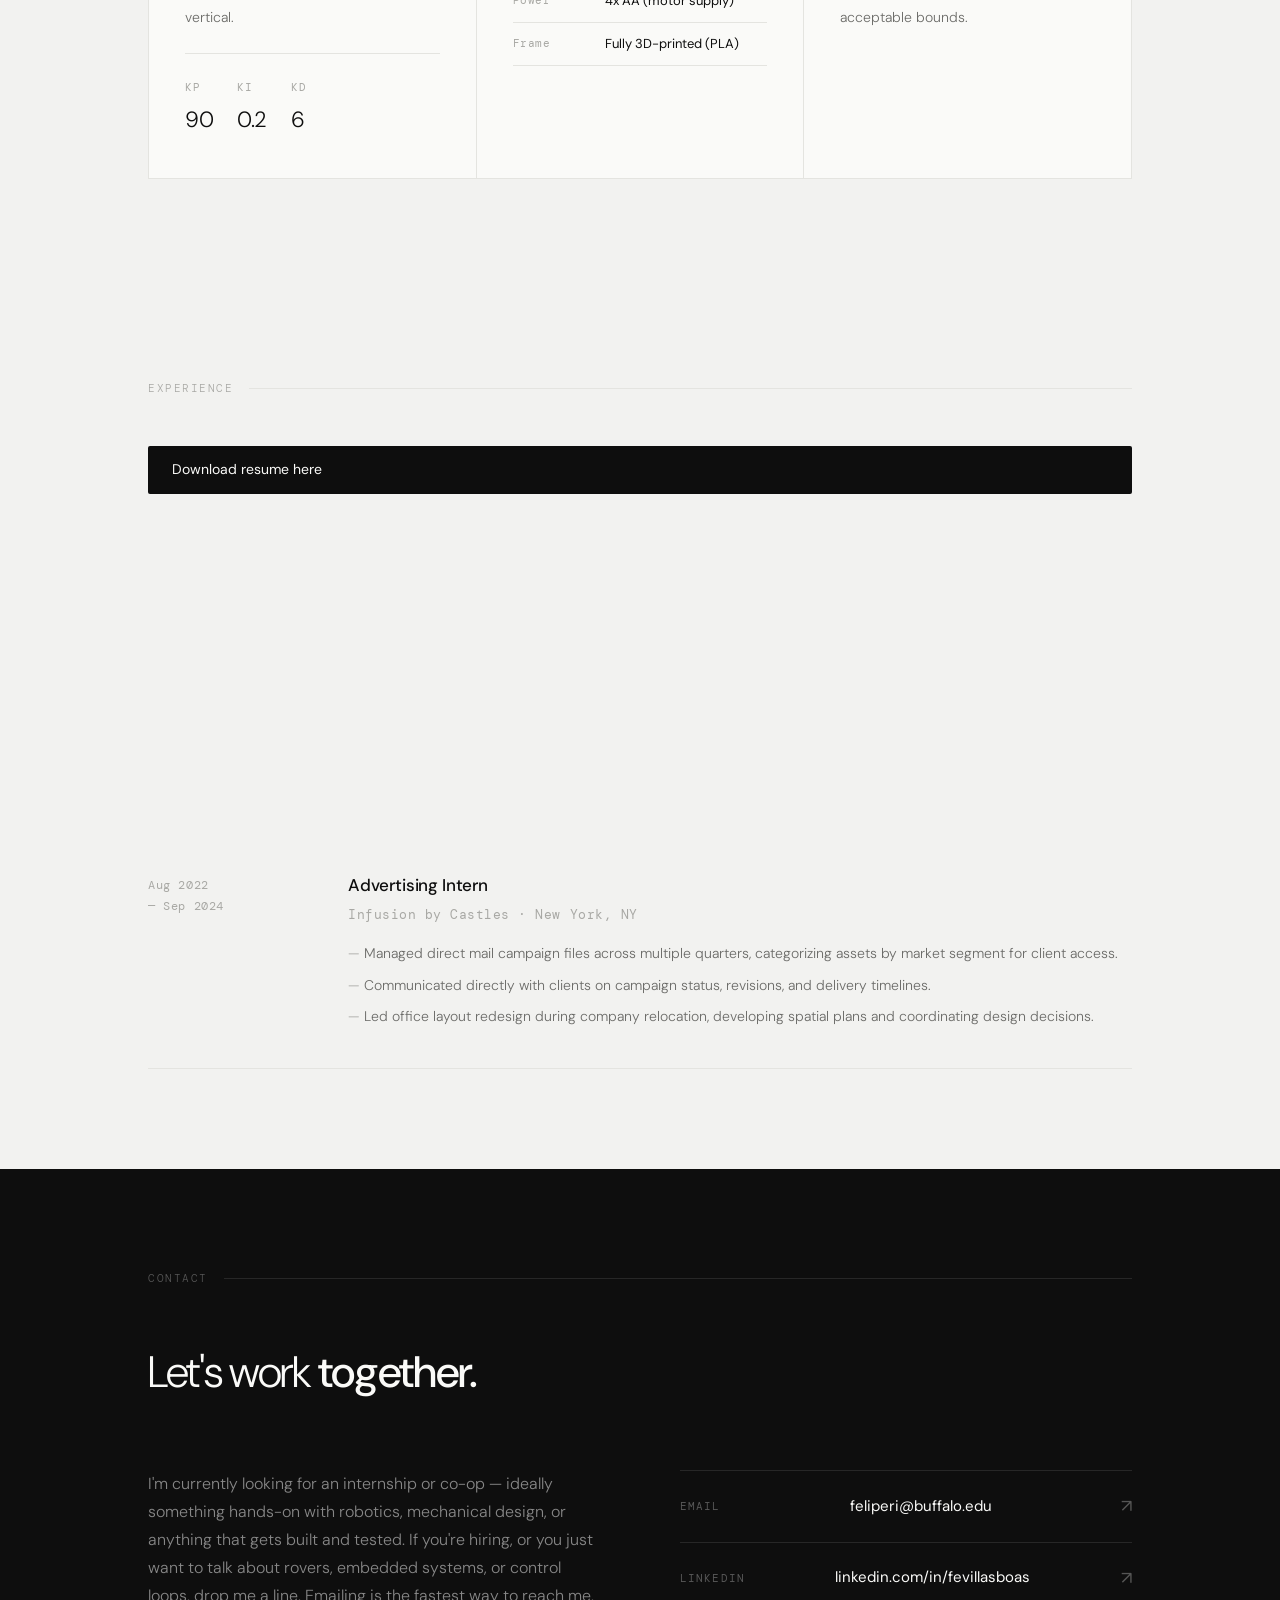
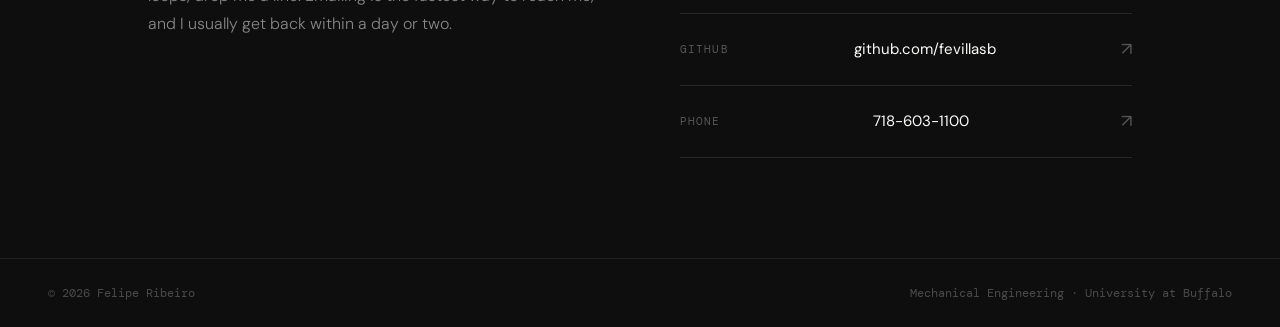
==== commit f9c97a04: "Update index.html" ====
--- a/index.html
+++ b/index.html
@@ -292,14 +292,14 @@
     <!-- IMAGE GALLERY — 📝 EDIT: swap these for dedicated rover photos in assets/ -->
     <div class="rover-gallery fade-up">
       <div class="rover-gallery-main">
-        <img src="assets/YA.png" alt="IAM3D competition rover — full build">
+        <img src="assets/ro1.jpeg" alt="IAM3D competition rover — full build">
       </div>
       <div class="rover-gallery-side">
         <div class="rover-gallery-thumb">
-          <img src="assets/newgimbal.png" alt="Rover 2-axis FPV gimbal">
+          <img src="assets/me1.jpeg" alt="Rover 2-axis FPV gimbal">
         </div>
         <div class="rover-gallery-thumb">
-          <img src="assets/Arm.png" alt="Rover excavator payload arm">
+          <img src="assets/me2.jpeg" alt="Rover excavator payload arm">
         </div>
       </div>
     </div>
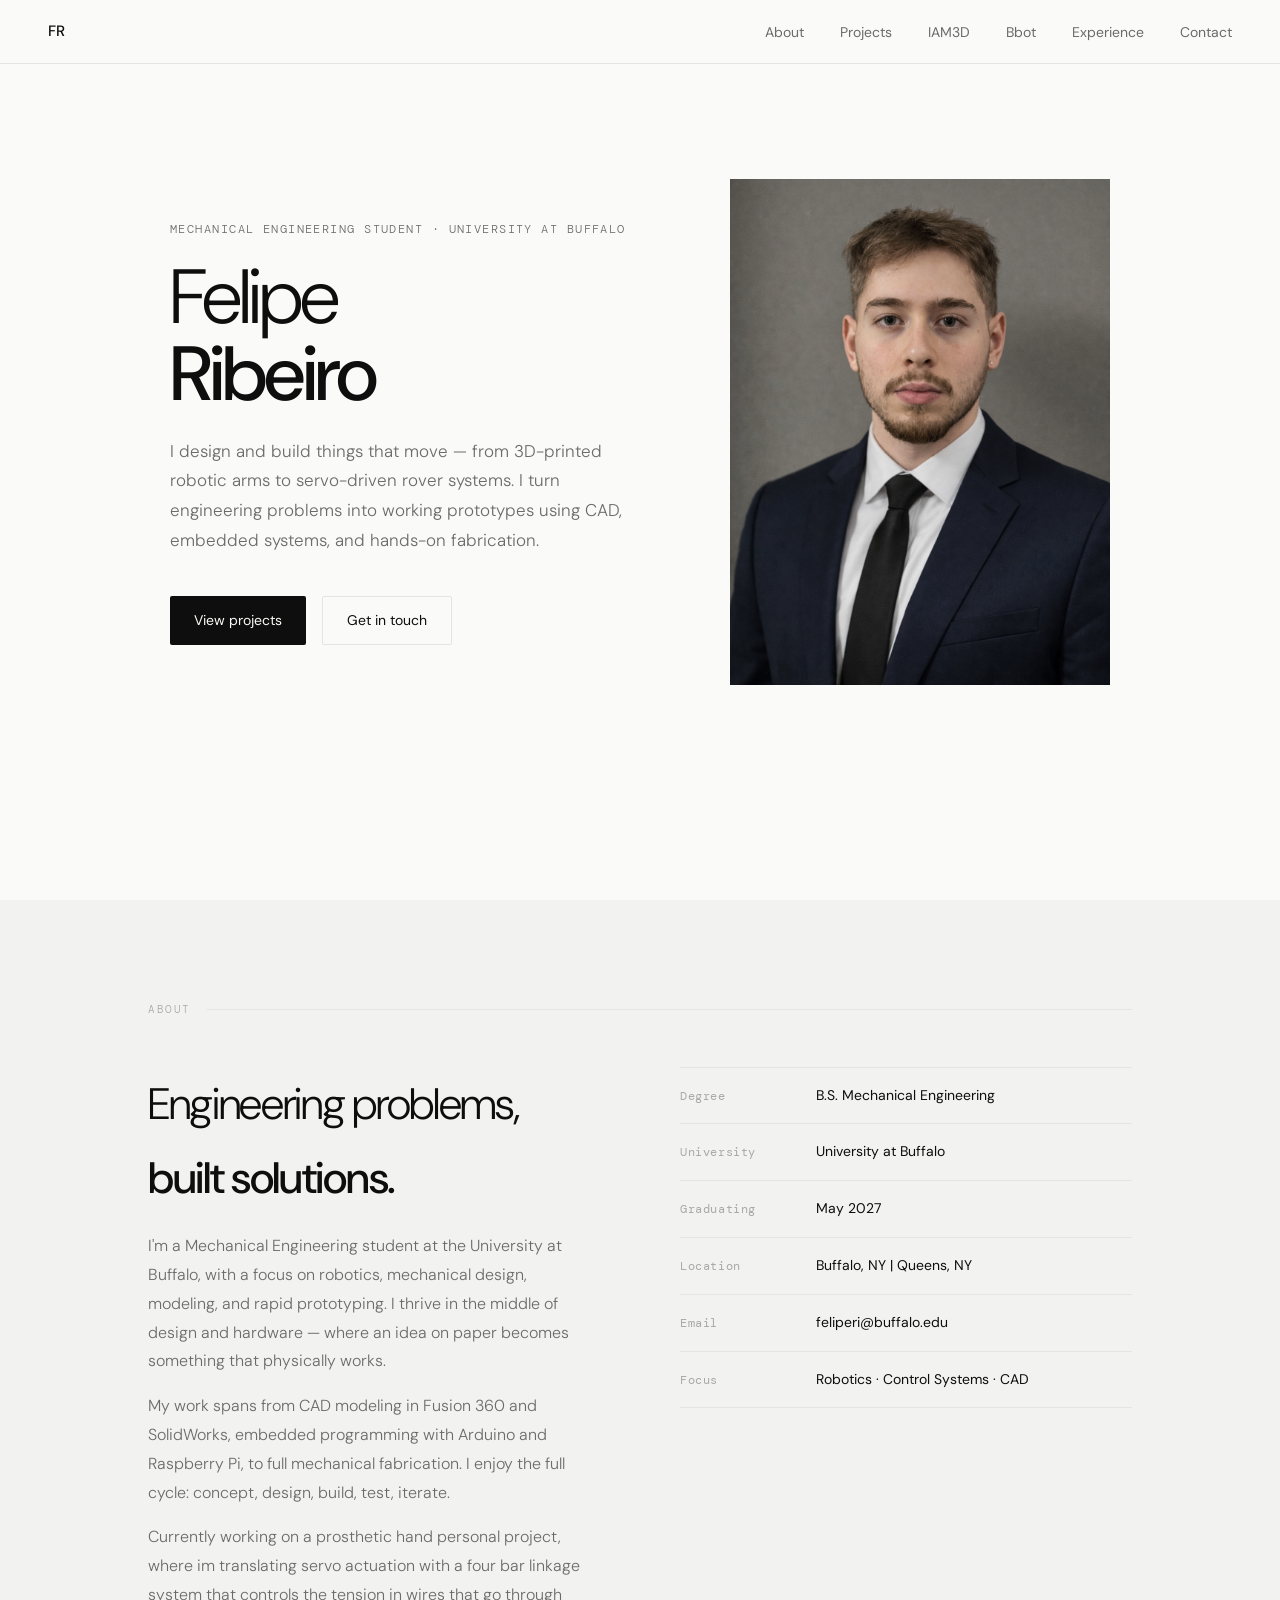
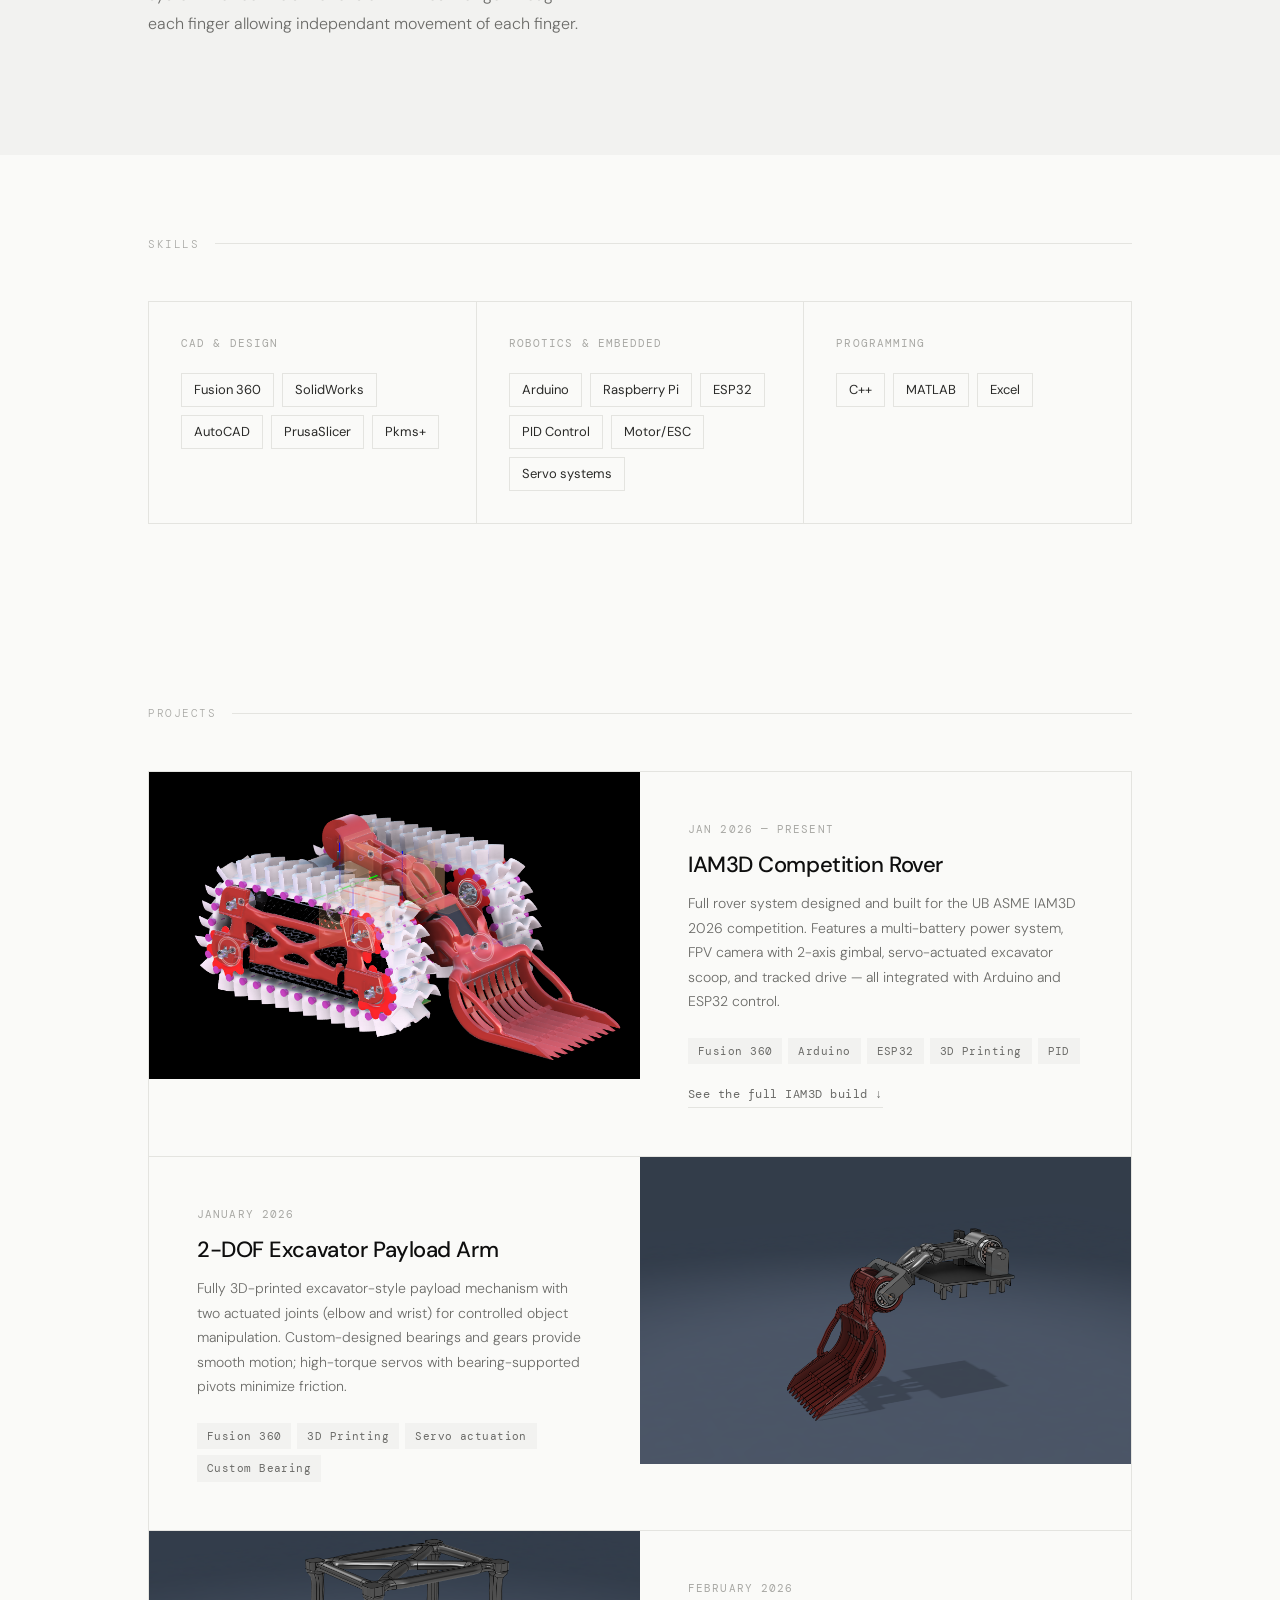
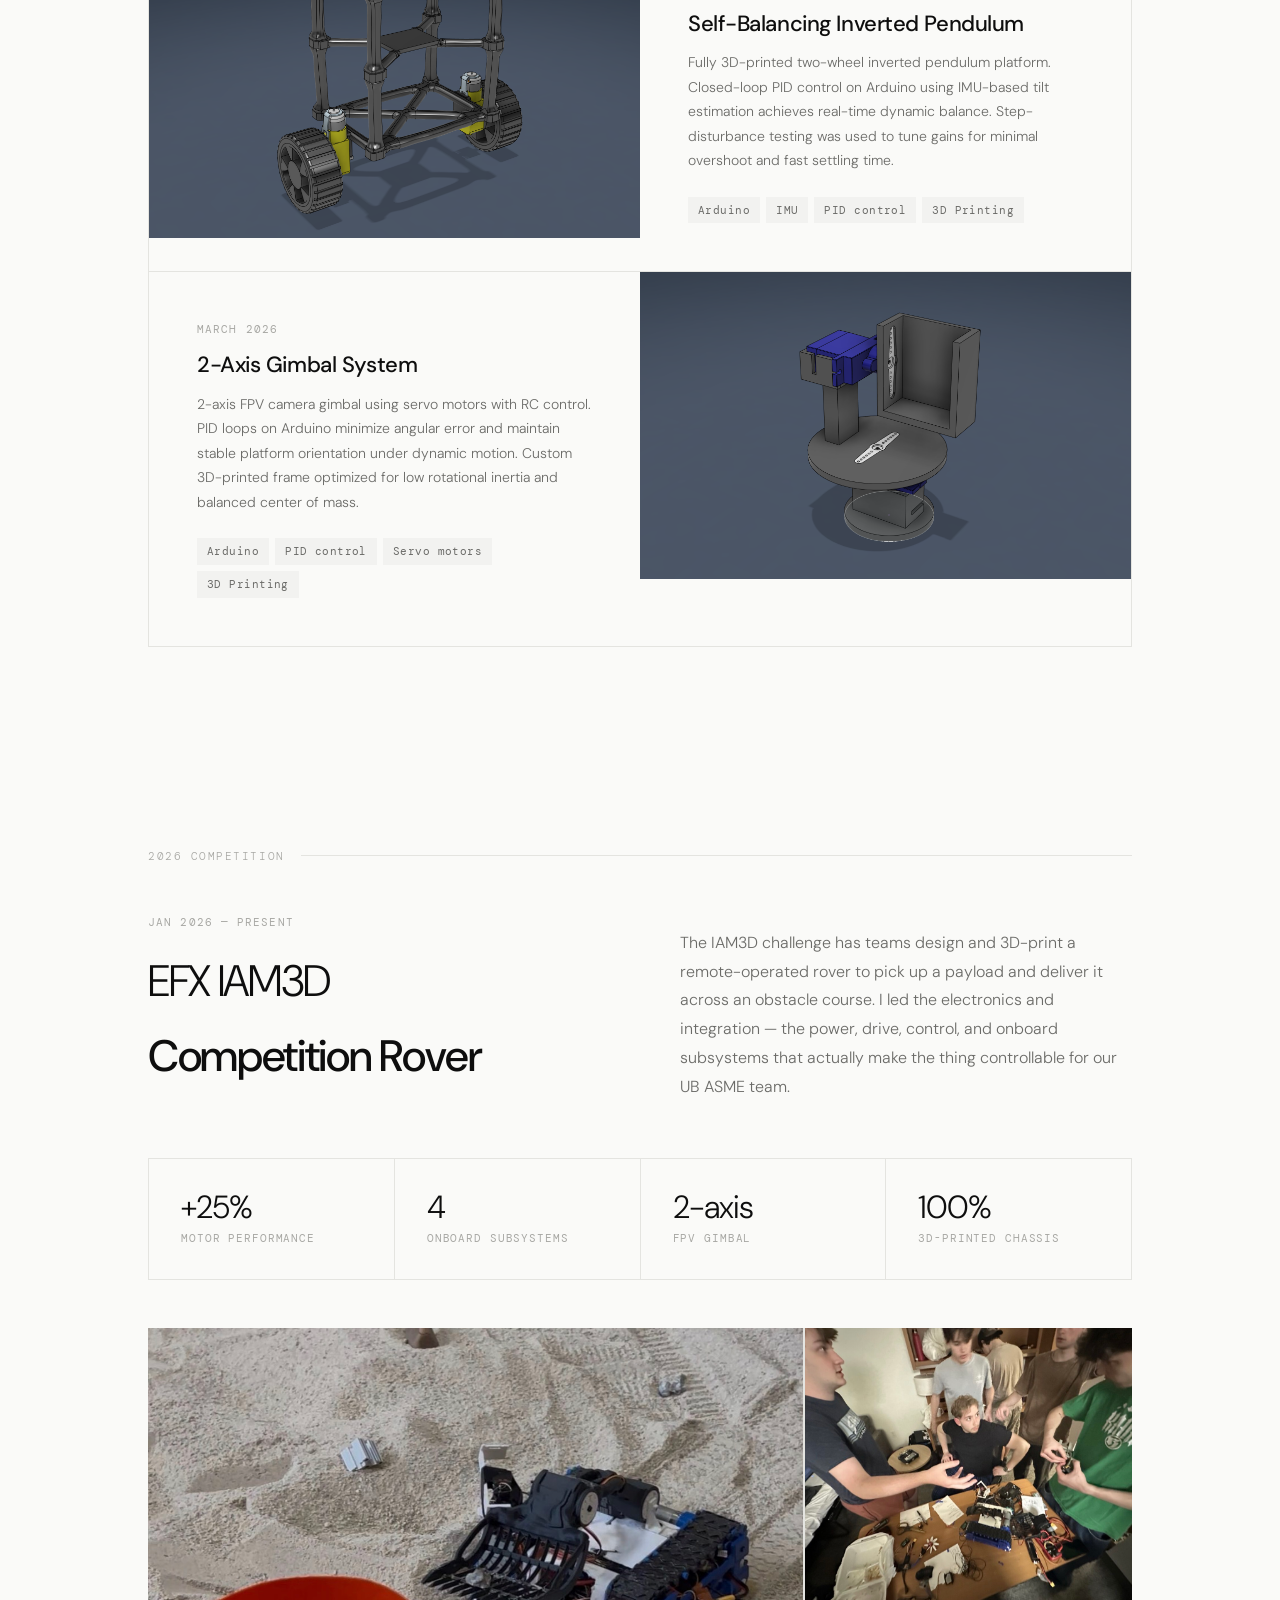
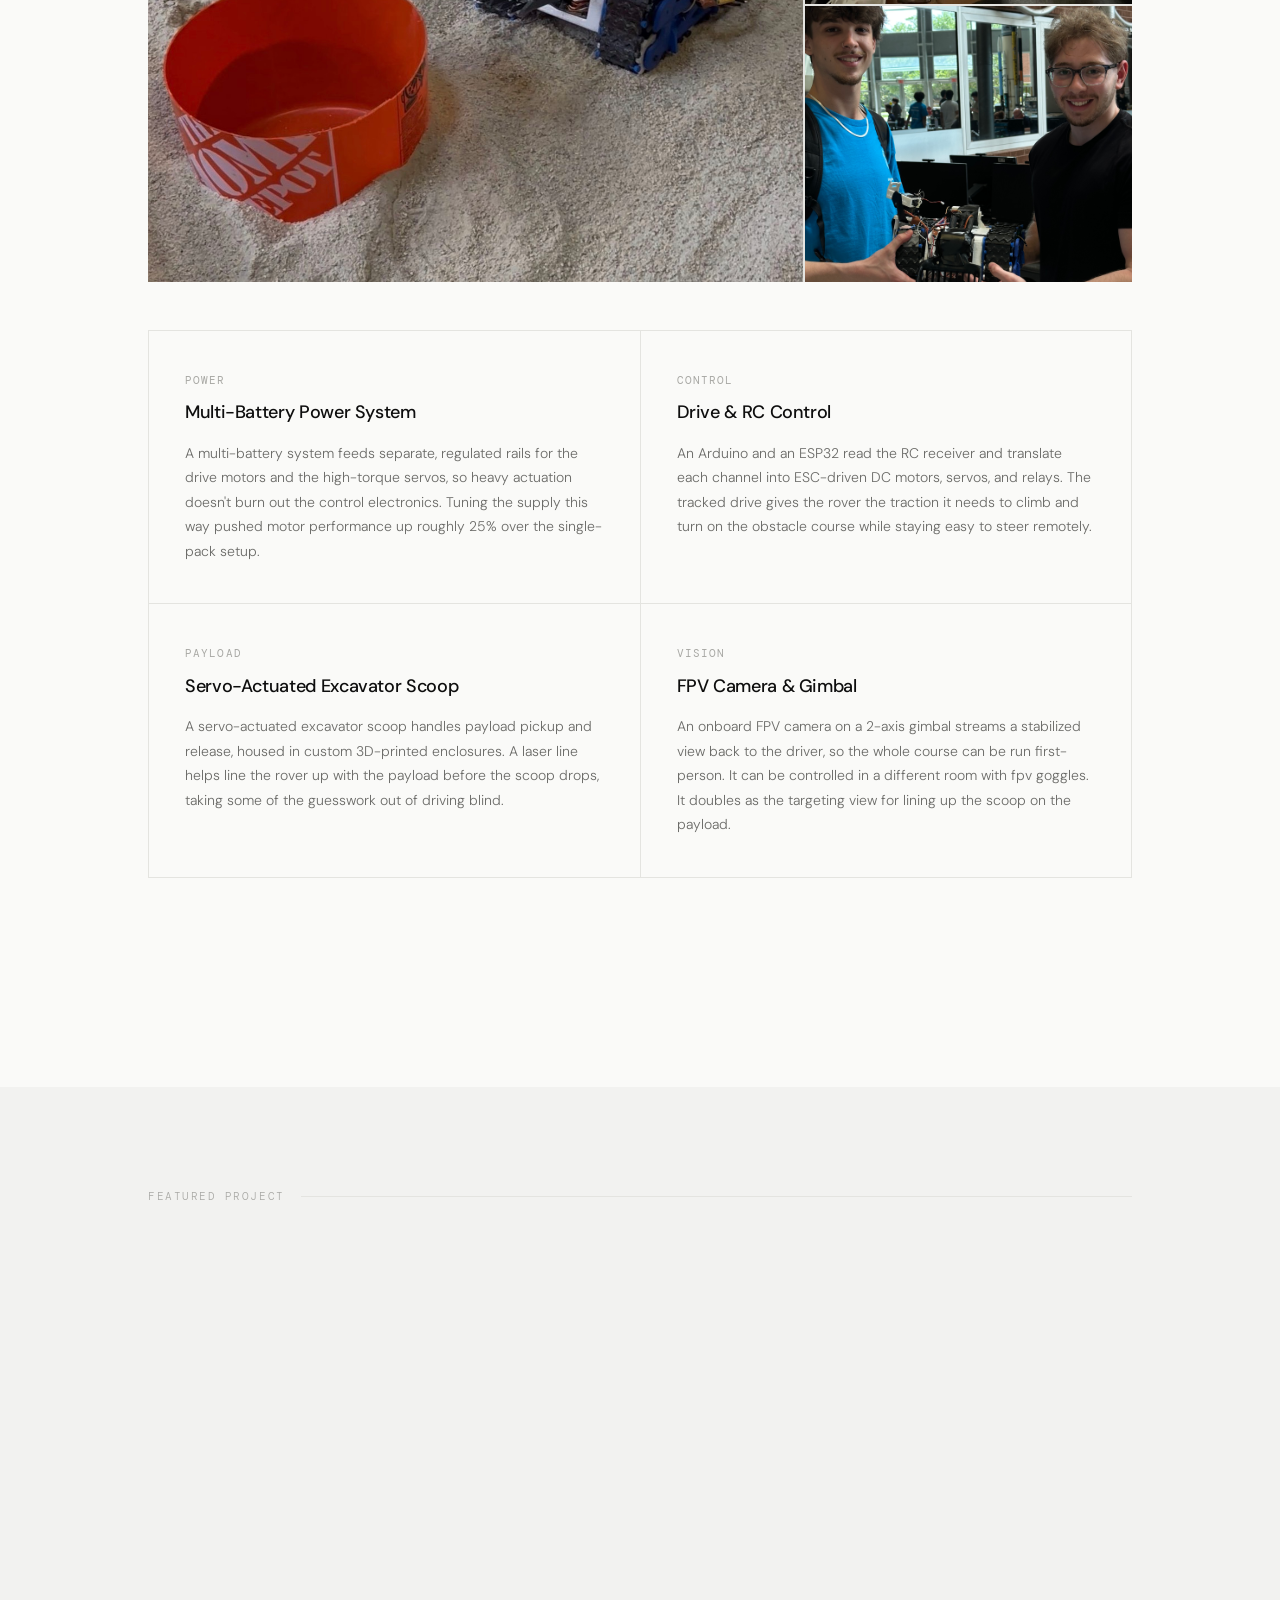
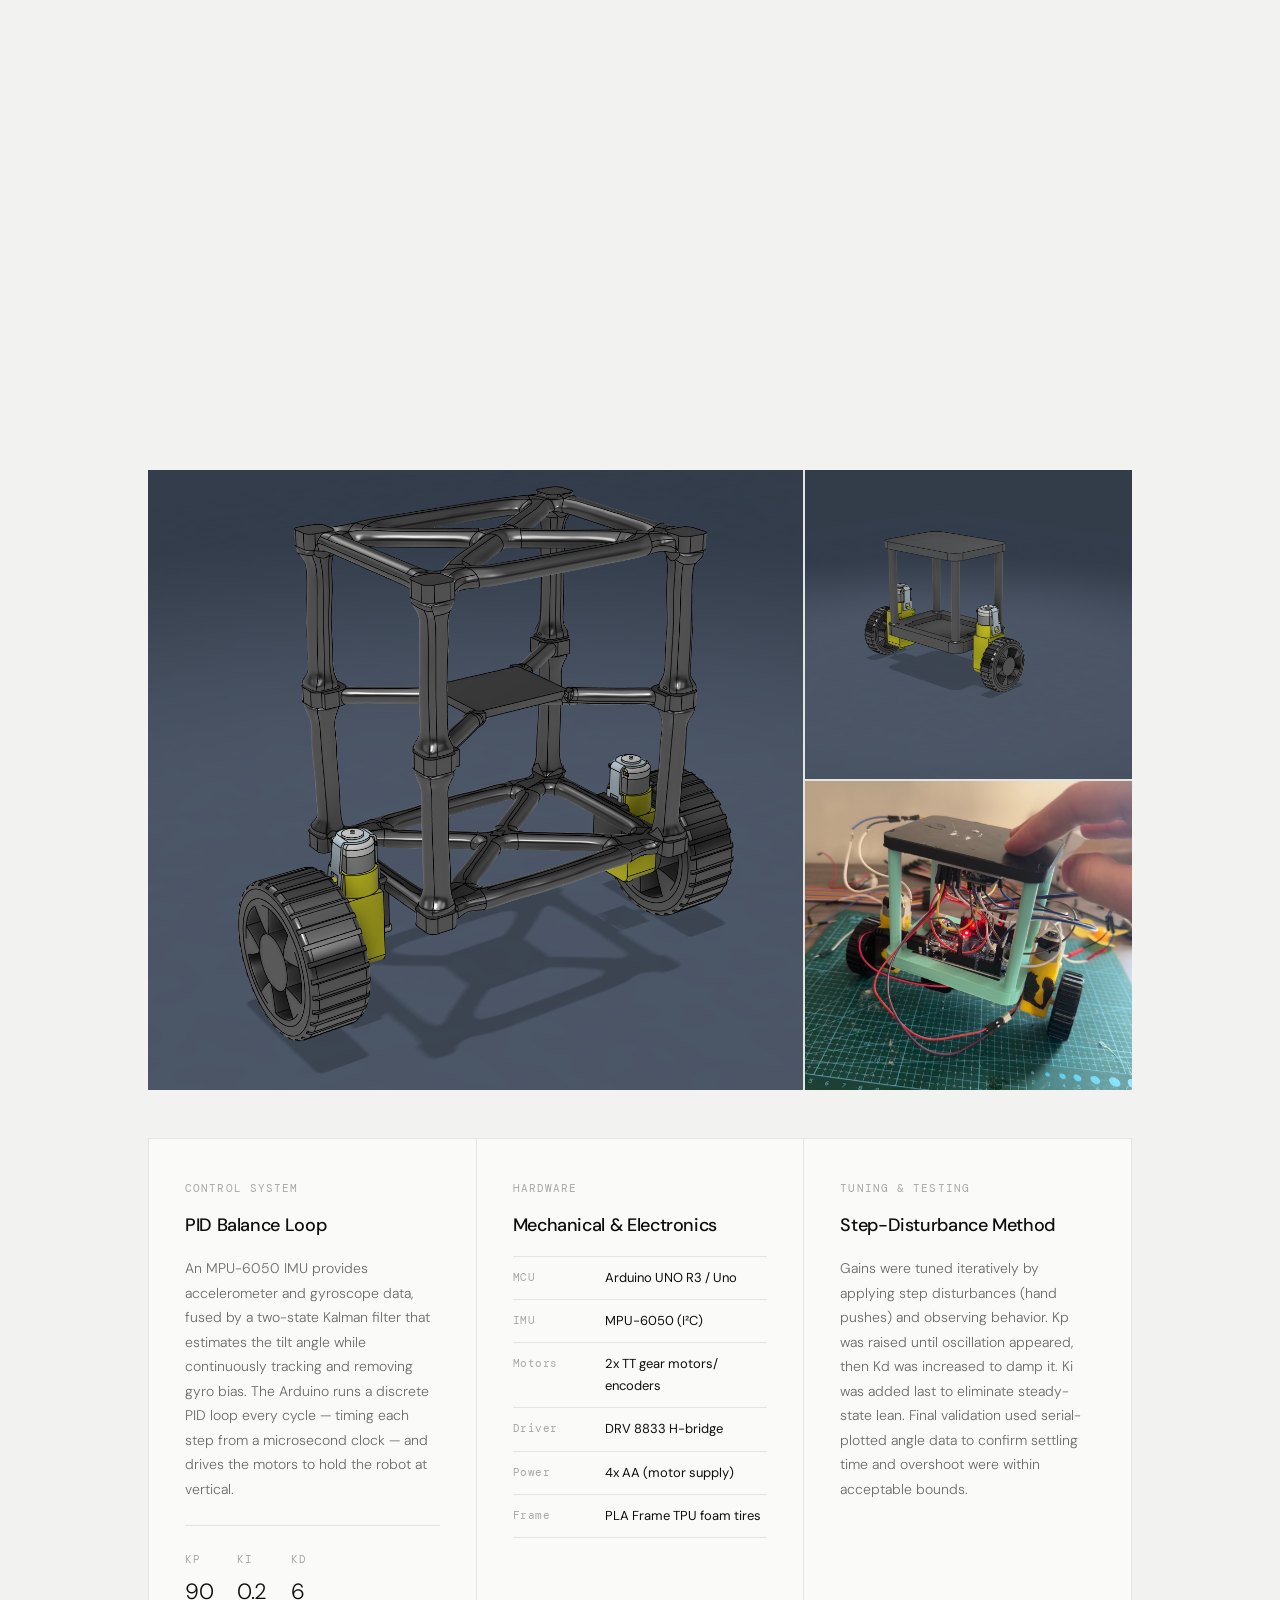
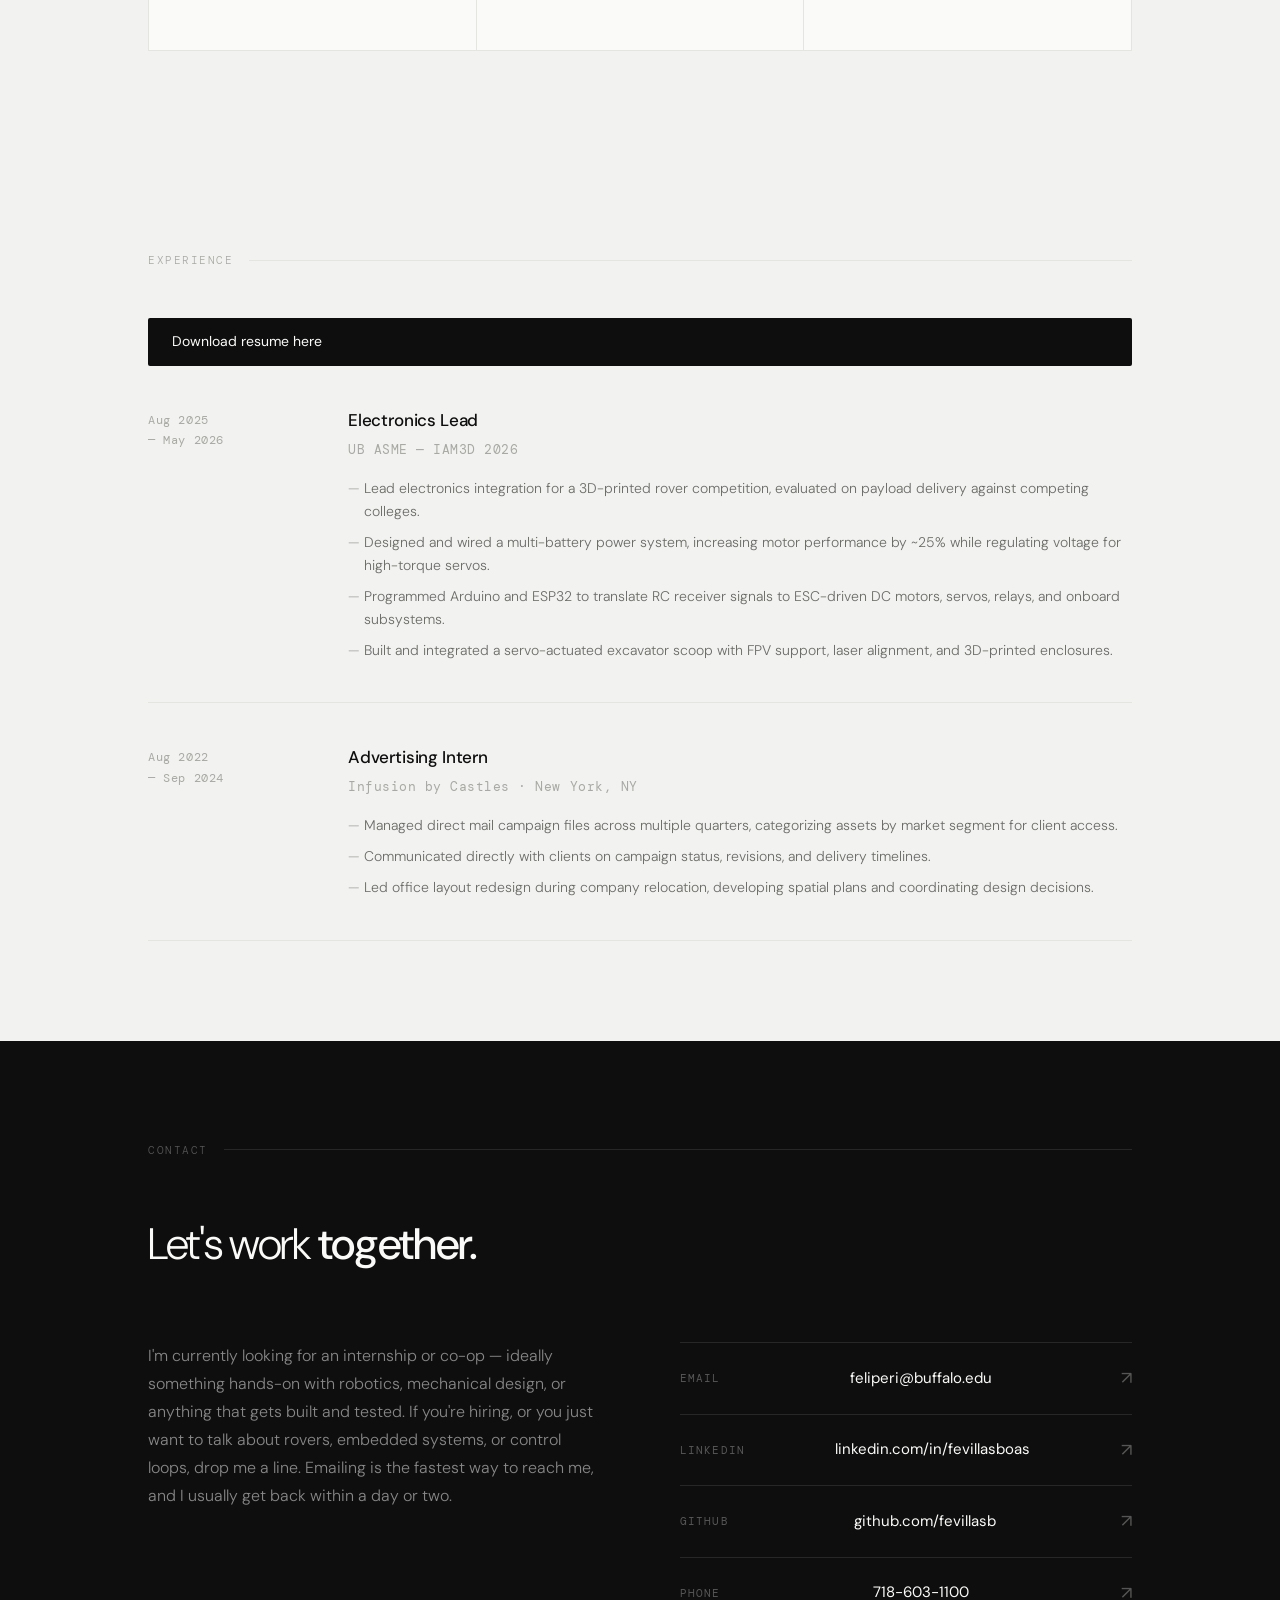
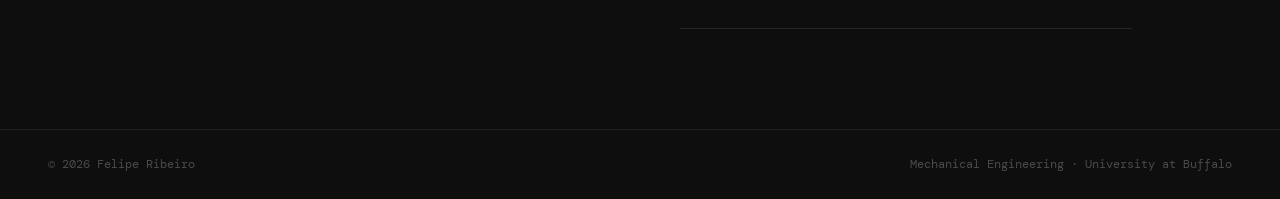
==== commit 41e38762: "Update index.html" ====
--- a/index.html
+++ b/index.html
@@ -428,7 +428,7 @@
           <li><span class="spec-key">Motors</span><span class="spec-val">2x TT gear motors/ encoders</span></li>
           <li><span class="spec-key">Driver</span><span class="spec-val">DRV 8833 H-bridge</span></li>
           <li><span class="spec-key">Power</span><span class="spec-val">4x AA (motor supply)</span></li>
-          <li><span class="spec-key">Frame</span><span class="spec-val">Fully 3D-printed (PLA)</span></li>
+          <li><span class="spec-key">Frame</span><span class="spec-val">PLA Frame TPU foam tires</span></li>
         </ul>
       </div>
 
--- a/style.css
+++ b/style.css
@@ -657,15 +657,17 @@
 .rover-gallery {
   display: grid;
   grid-template-columns: 2fr 1fr;
+  grid-template-rows: minmax(0, 1fr);
   gap: 2px;
   margin-bottom: 48px;
   background: var(--gray-200);
+  aspect-ratio: 16 / 9;
 }
 
 .rover-gallery-main {
   overflow: hidden;
   background: var(--gray-200);
-  aspect-ratio: 4/3;
+  min-height: 0;
 }
 .rover-gallery-main img {
   width: 100%;
@@ -680,10 +682,12 @@
   display: flex;
   flex-direction: column;
   gap: 2px;
+  min-height: 0;
 }
 
 .rover-gallery-thumb {
   flex: 1;
+  min-height: 0;
   overflow: hidden;
   background: var(--gray-200);
 }
@@ -748,7 +752,8 @@
 @media (max-width: 860px) {
   .rover-header { grid-template-columns: 1fr; gap: 24px; }
   .rover-stats { grid-template-columns: repeat(2, 1fr); }
-  .rover-gallery { grid-template-columns: 1fr; }
+  .rover-gallery { grid-template-columns: 1fr; grid-template-rows: auto; aspect-ratio: auto; }
+  .rover-gallery-main { aspect-ratio: 16/10; }
   .rover-gallery-side { flex-direction: row; }
   .rover-gallery-thumb { aspect-ratio: 4/3; }
   .rover-systems { grid-template-columns: 1fr; }
